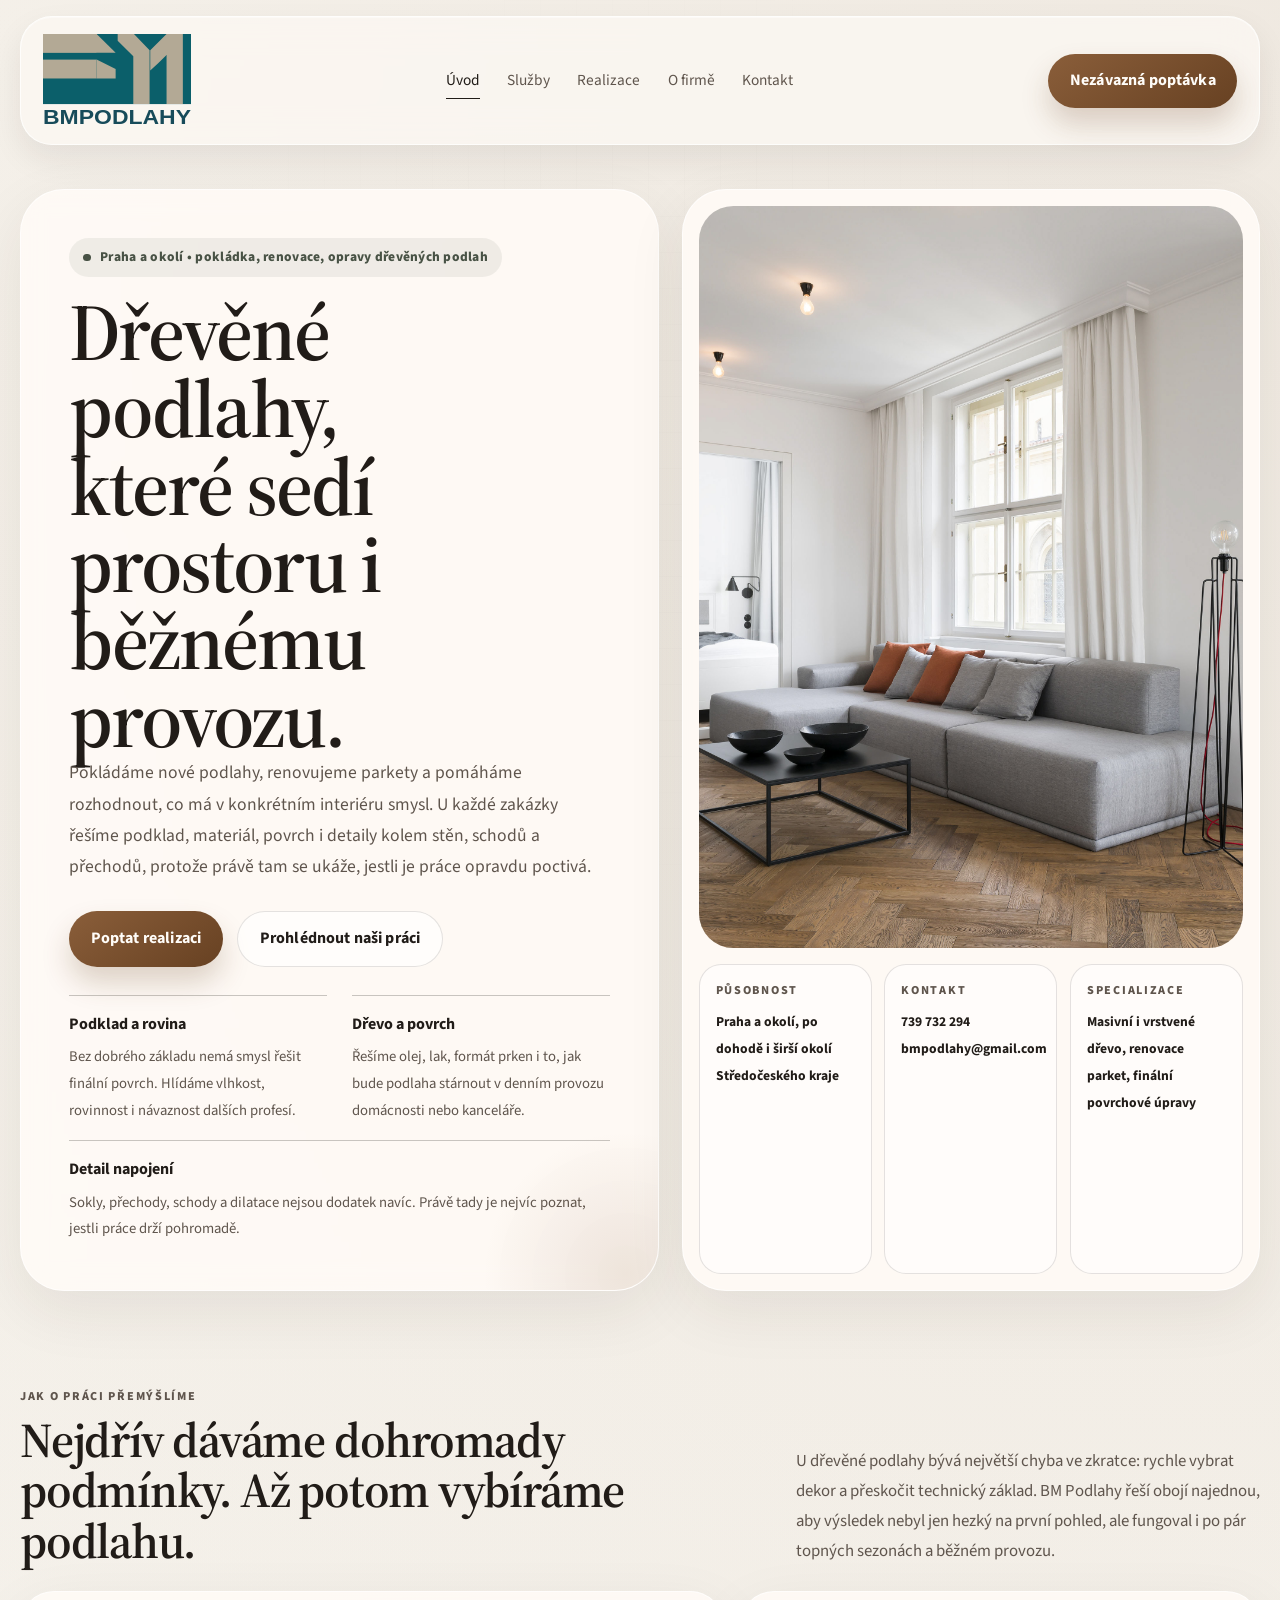
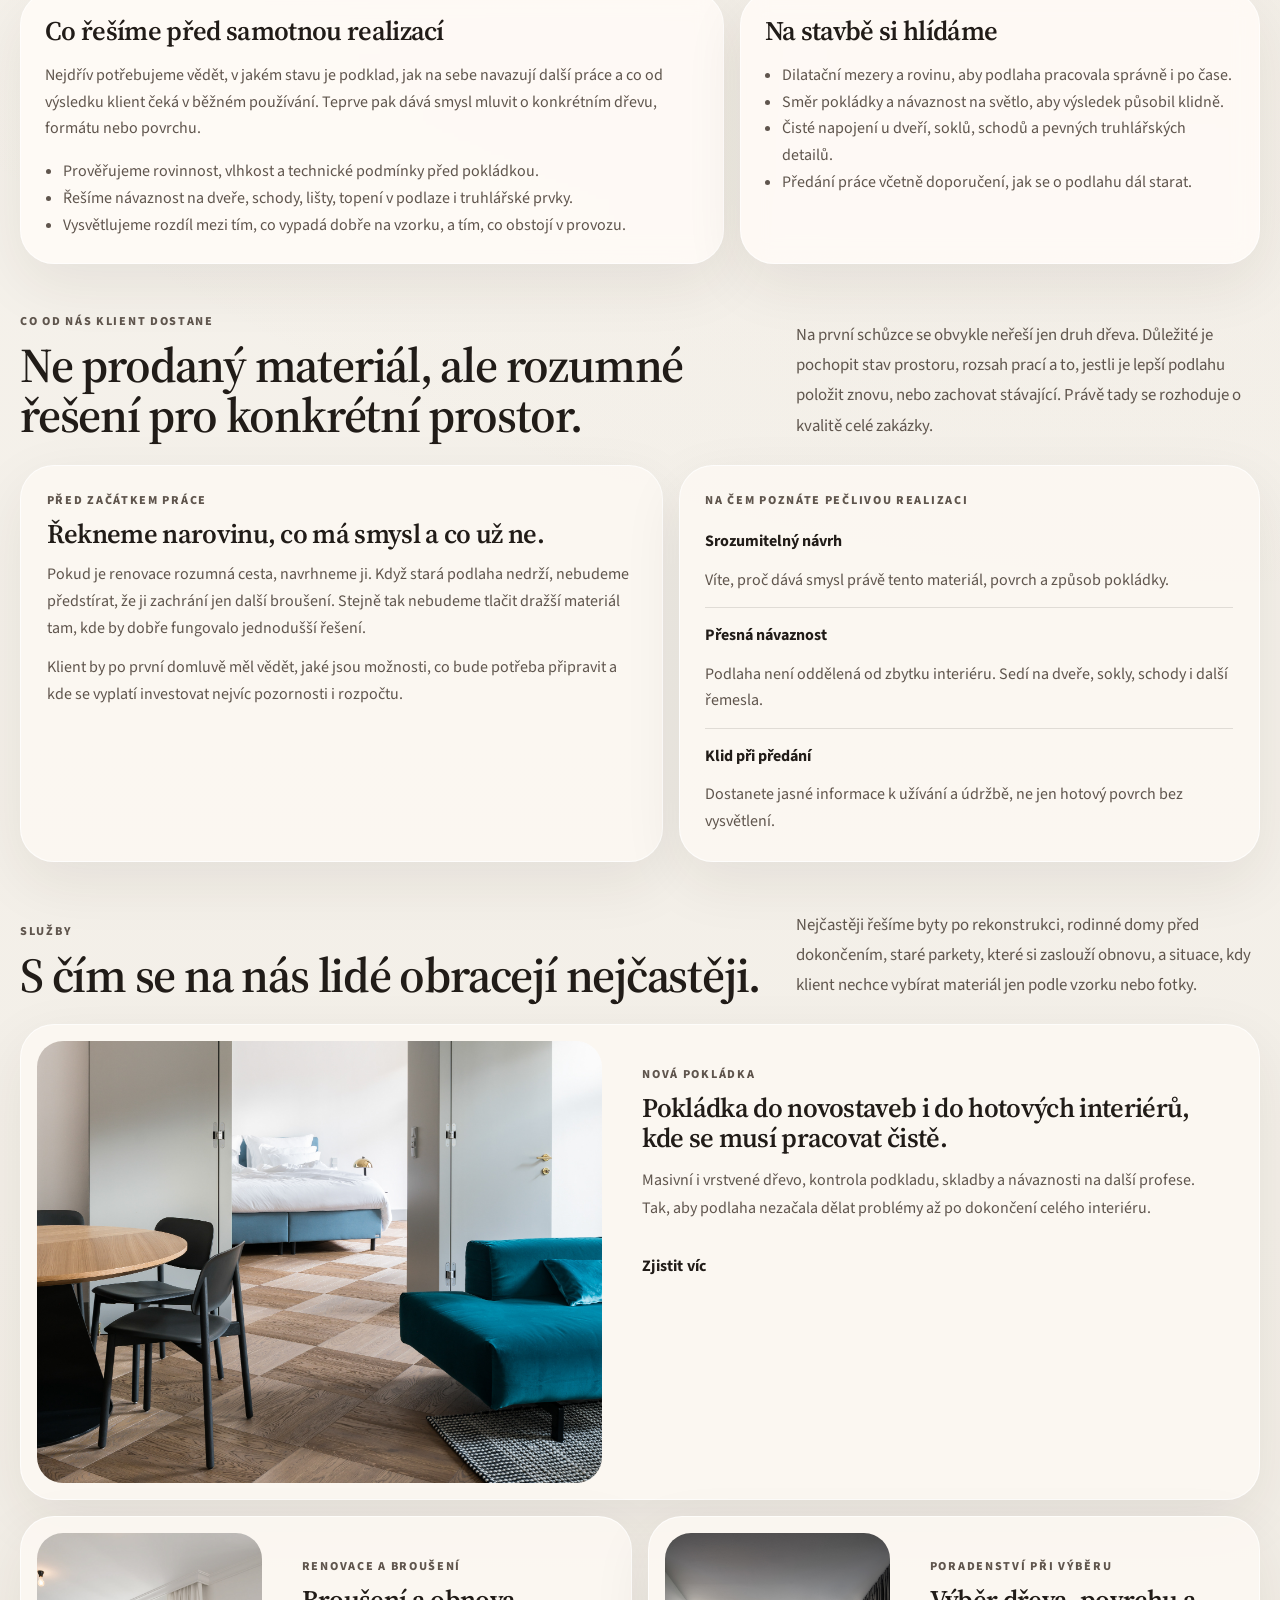
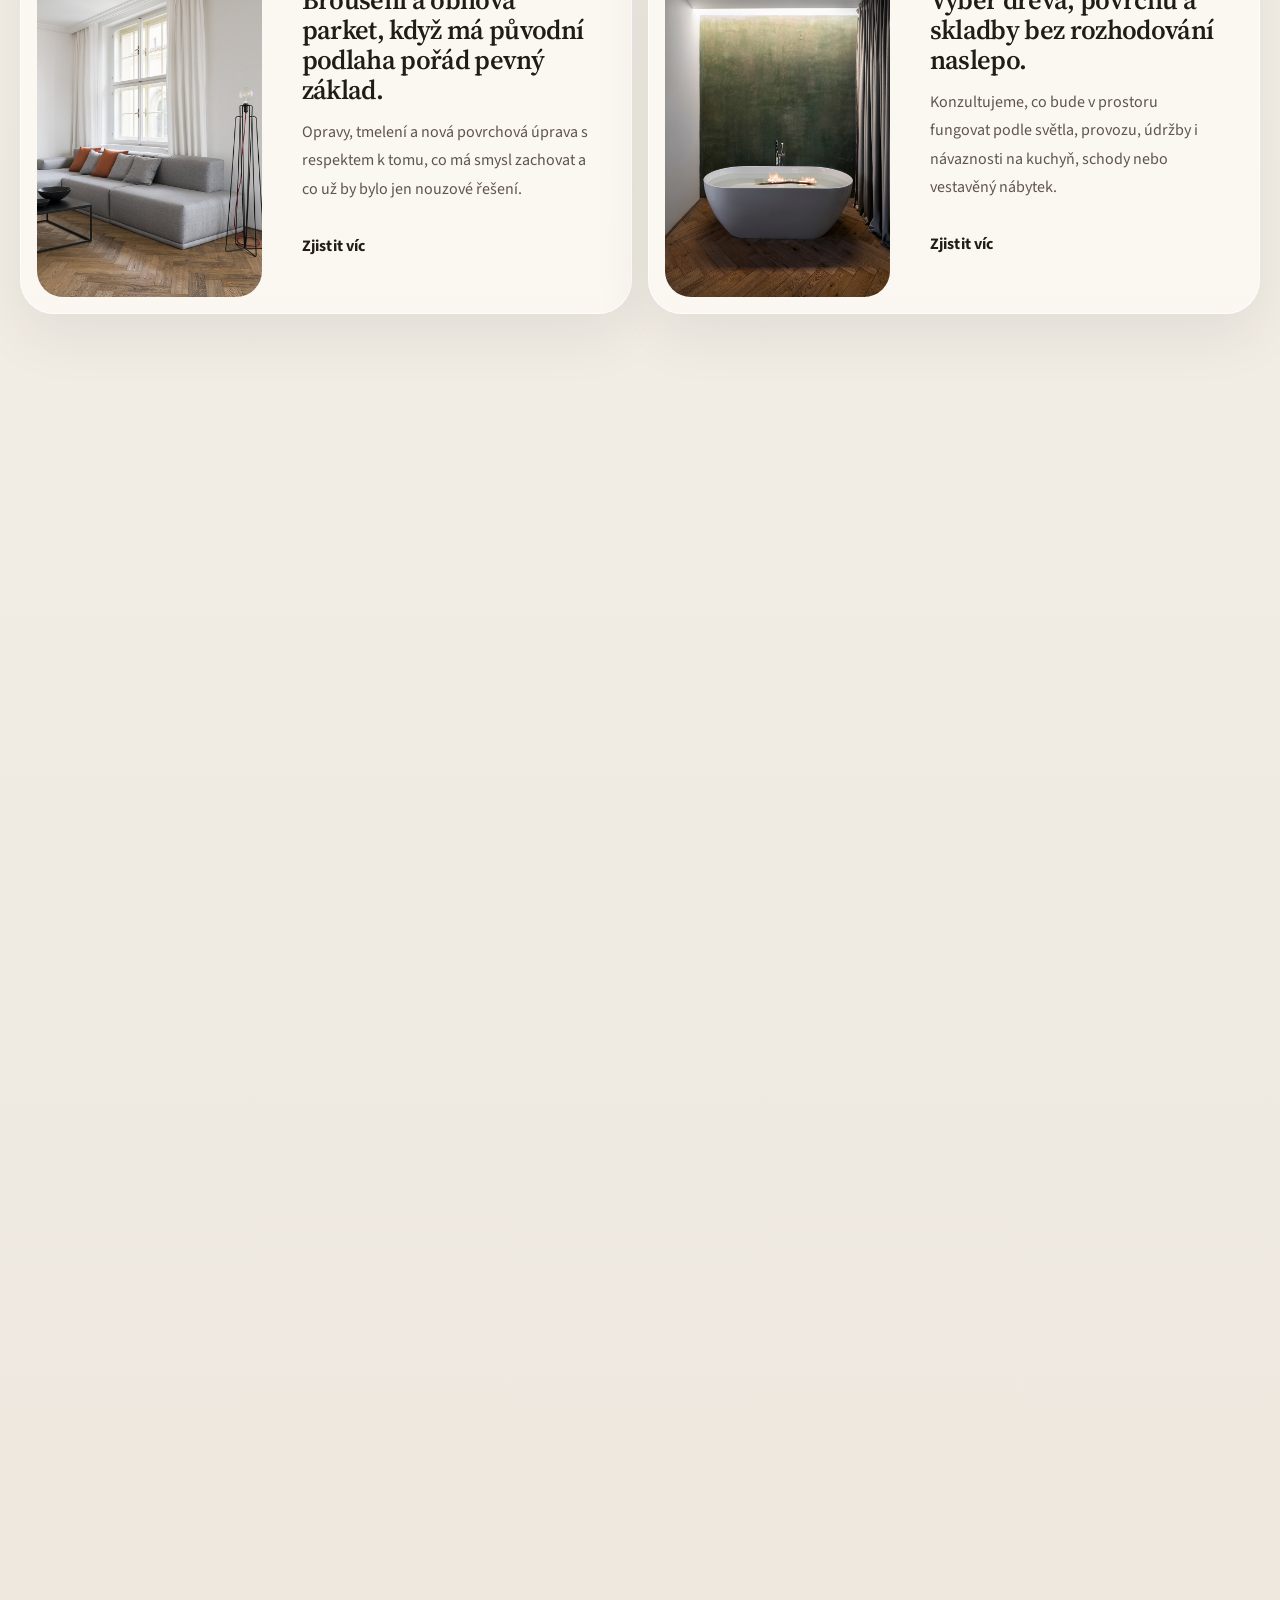
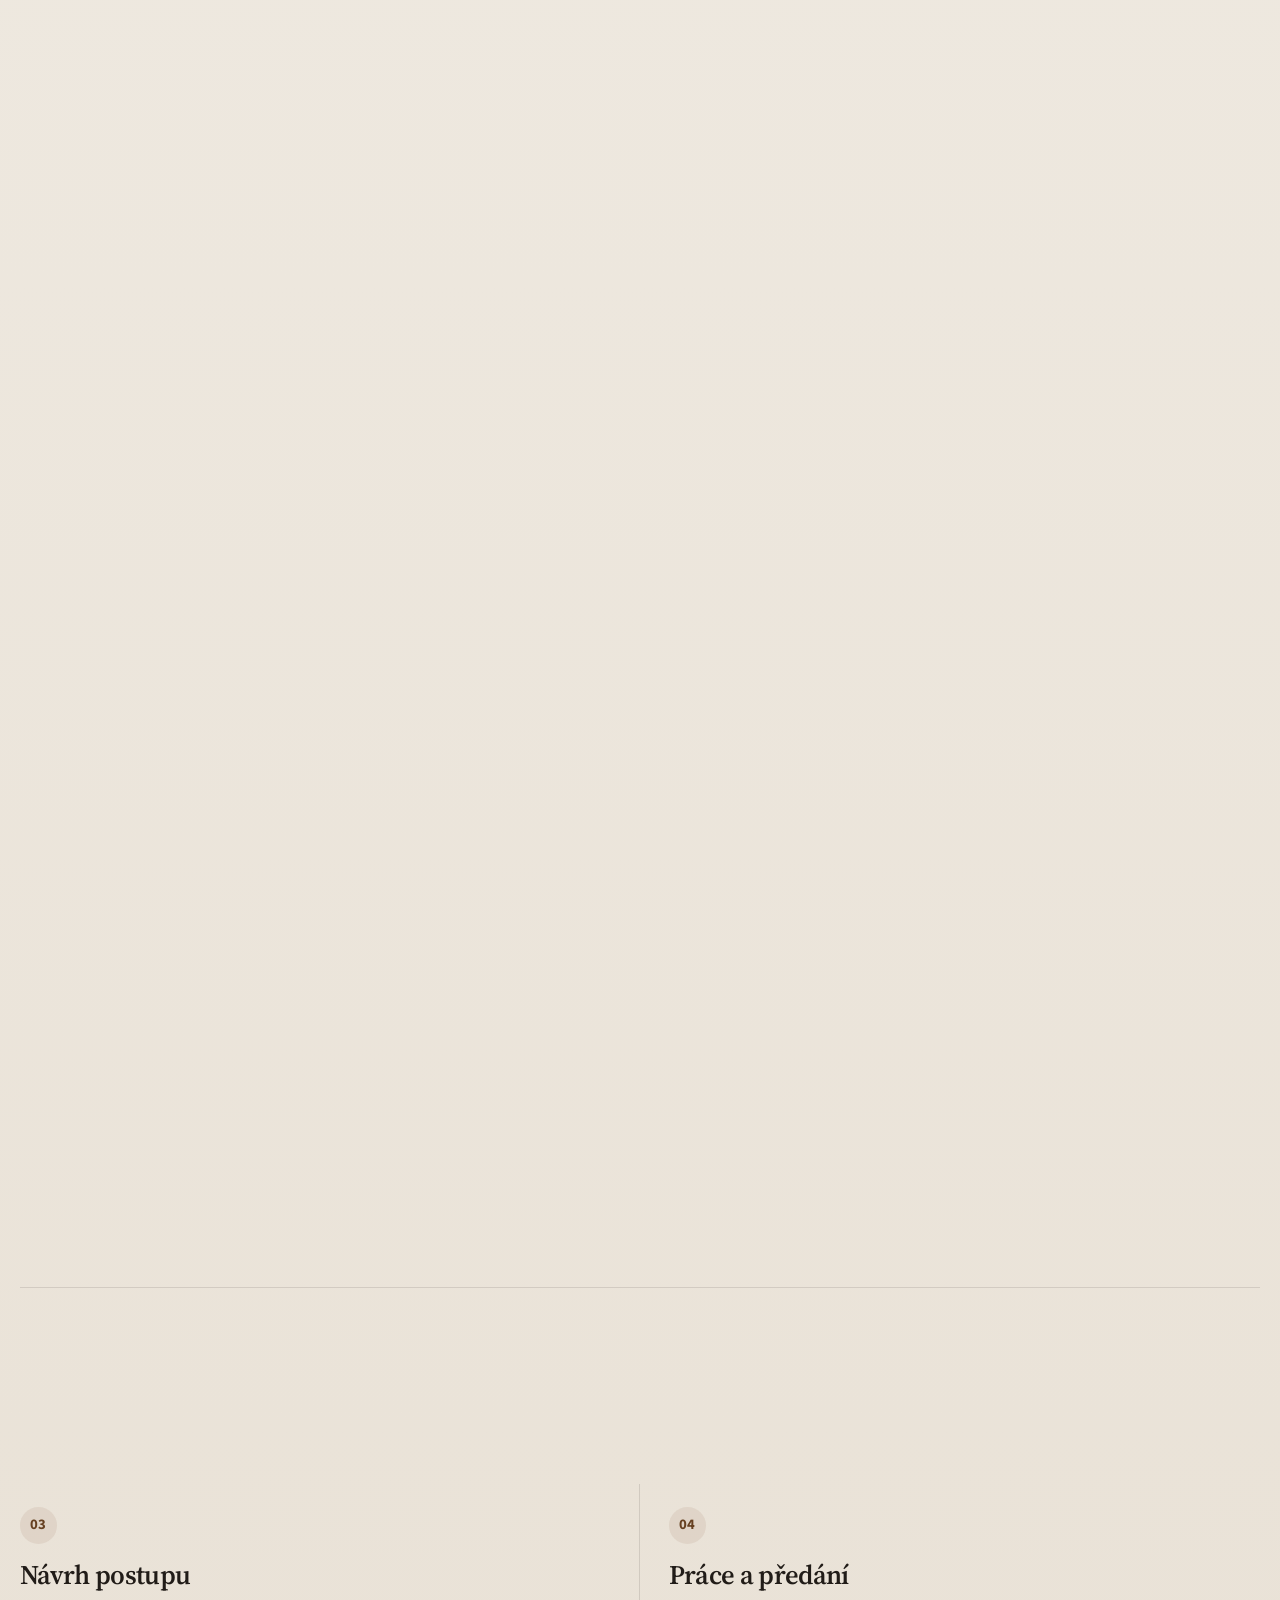
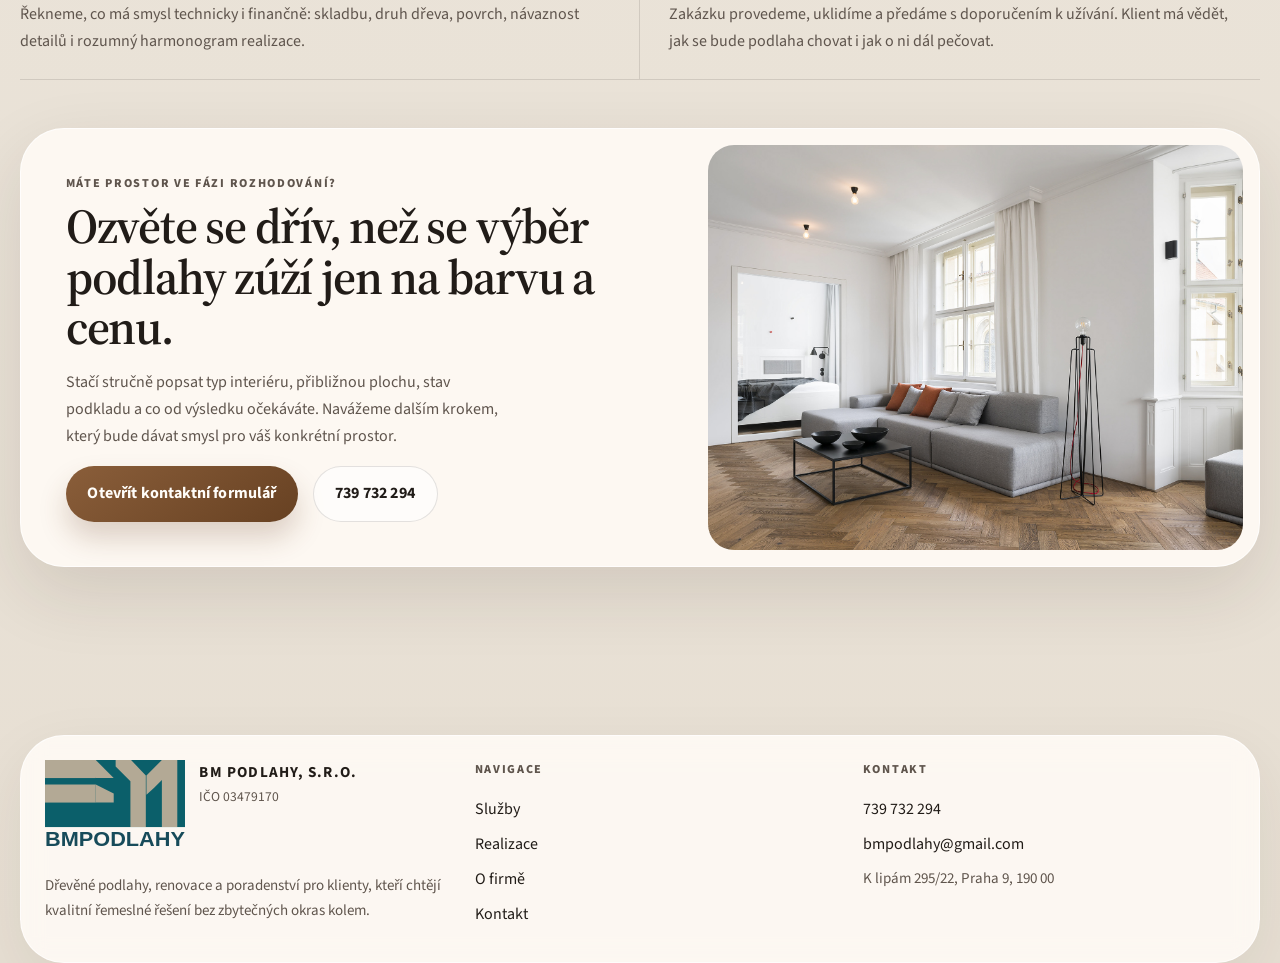
==== index.html @ aa2203f4 "Refine mobile homepage header layout" ====
<!DOCTYPE html>
<html lang="cs">
<head>
  <meta charset="UTF-8">
  <meta name="viewport" content="width=device-width, initial-scale=1.0">
  <title>BM Podlahy, s.r.o. | Dřevěné podlahy, pokládka a renovace v Praze</title>
  <meta name="description" content="BM Podlahy, s.r.o. zajišťují pokládku dřevěných podlah, renovace, broušení i poradenství při výběru materiálu pro byty, domy a komerční interiéry v Praze a okolí.">
  <link rel="preconnect" href="https://fonts.googleapis.com">
  <link rel="preconnect" href="https://fonts.gstatic.com" crossorigin>
  <link href="https://fonts.googleapis.com/css2?family=Source+Sans+3:wght@400;500;600;700;800&amp;family=Source+Serif+4:opsz,wght@8..60,400;8..60,500;8..60,600;8..60,700&amp;display=swap" rel="stylesheet">
  <link rel="stylesheet" href="styles.css">
</head>
<body data-page="home">
  <a class="skip-link" href="#main">Přeskočit na obsah</a>

  <header class="site-header">
    <div class="shell">
      <nav class="nav" aria-label="Hlavní navigace">
        <a class="brand" href="index.html" aria-label="BM Podlahy, domovská stránka">
          <span class="brand-mark"><img src="assets/bm-podlahy-logo.svg" alt=""></span>
          <span class="brand-copy">
            <strong>BM Podlahy</strong>
            <span>Poctivá práce se dřevem a detailem</span>
          </span>
        </a>

        <div class="nav-quick-actions" aria-label="Rychlé akce">
          <a class="button" href="kontakt.html">Poptat realizaci</a>
          <a class="button-secondary" href="realizace.html">Naše práce</a>
        </div>

        <div class="nav-links" id="site-menu">
          <a href="index.html" data-page="home">Úvod</a>
          <a href="sluzby.html" data-page="sluzby">Služby</a>
          <a href="realizace.html" data-page="realizace">Realizace</a>
          <a href="o-firme.html" data-page="o-firme">O firmě</a>
          <a href="kontakt.html" data-page="kontakt">Kontakt</a>
        </div>

        <div class="nav-tools">
          <button class="nav-toggle" type="button" aria-expanded="false" aria-controls="site-menu" aria-label="Otevřít navigaci">
            <svg viewBox="0 0 24 24" fill="none" aria-hidden="true">
              <path d="M4 7H20M4 12H20M4 17H20" stroke="currentColor" stroke-width="1.8" stroke-linecap="round"/>
            </svg>
          </button>
          <a class="button" href="kontakt.html">Nezávazná poptávka</a>
        </div>
      </nav>
    </div>
  </header>

  <main class="page" id="main">
    <section class="hero">
      <div class="shell hero-grid">
        <section class="hero-copy reveal">
          <div>
            <span class="eyebrow">Praha a okolí • pokládka, renovace, opravy dřevěných podlah</span>
            <!-- Snadná výměna hlavního textu značky -->
            <h1>Dřevěné podlahy, které sedí prostoru i běžnému provozu.</h1>
            <p class="lede">
              Pokládáme nové podlahy, renovujeme parkety a pomáháme rozhodnout, co má v konkrétním interiéru smysl. U každé zakázky řešíme podklad, materiál, povrch i detaily kolem stěn, schodů a přechodů, protože právě tam se ukáže, jestli je práce opravdu poctivá.
            </p>
          </div>

          <div class="hero-actions">
            <a class="button" href="kontakt.html">Poptat realizaci</a>
            <a class="button-secondary" href="realizace.html">Prohlédnout naši práci</a>
          </div>

          <div class="hero-facts">
            <div class="fact">
              <strong>Podklad a rovina</strong>
              <span>Bez dobrého základu nemá smysl řešit finální povrch. Hlídáme vlhkost, rovinnost i návaznost dalších profesí.</span>
            </div>
            <div class="fact">
              <strong>Dřevo a povrch</strong>
              <span>Řešíme olej, lak, formát prken i to, jak bude podlaha stárnout v denním provozu domácnosti nebo kanceláře.</span>
            </div>
            <div class="fact">
              <strong>Detail napojení</strong>
              <span>Sokly, přechody, schody a dilatace nejsou dodatek navíc. Právě tady je nejvíc poznat, jestli práce drží pohromadě.</span>
            </div>
          </div>
        </section>

        <aside class="hero-media reveal" aria-label="Ukázka interiéru s dřevěnou podlahou">
          <div class="media-frame">
            <!-- Vyměňte za skutečnou fotografii dominantní realizace -->
            <img src="assets/hero-interier.jpg" alt="Hlavní fotografie realizace dřevěné podlahy BM Podlahy">

          </div>
          <div class="hero-meta">
            <div class="meta-card">
              <small>Působnost</small>
              <strong>Praha a okolí, po dohodě i širší okolí Středočeského kraje</strong>
            </div>
            <div class="meta-card">
              <small>Kontakt</small>
              <strong><a href="tel:+420739732294">739 732 294</a><br><a href="mailto:bmpodlahy@gmail.com">bmpodlahy@gmail.com</a></strong>
            </div>
            <div class="meta-card">
              <small>Specializace</small>
              <strong>Masivní i vrstvené dřevo, renovace parket, finální povrchové úpravy</strong>
            </div>
          </div>
        </aside>
      </div>
    </section>

    <section class="section">
      <div class="shell">
        <div class="section-header reveal">
          <div>
            <span class="section-label">Jak o práci přemýšlíme</span>
            <h2>Nejdřív dáváme dohromady podmínky. Až potom vybíráme podlahu.</h2>
          </div>
          <p class="section-intro">
            U dřevěné podlahy bývá největší chyba ve zkratce: rychle vybrat dekor a přeskočit technický základ. BM Podlahy řeší obojí najednou, aby výsledek nebyl jen hezký na první pohled, ale fungoval i po pár topných sezonách a běžném provozu.
          </p>
        </div>

        <div class="intro-grid">
          <article class="surface-card reveal">
            <h3>Co řešíme před samotnou realizací</h3>
            <p class="body-copy">
              Nejdřív potřebujeme vědět, v jakém stavu je podklad, jak na sebe navazují další práce a co od výsledku klient čeká v běžném používání. Teprve pak dává smysl mluvit o konkrétním dřevu, formátu nebo povrchu.
            </p>
            <ul>
              <li>Prověřujeme rovinnost, vlhkost a technické podmínky před pokládkou.</li>
              <li>Řešíme návaznost na dveře, schody, lišty, topení v podlaze i truhlářské prvky.</li>
              <li>Vysvětlujeme rozdíl mezi tím, co vypadá dobře na vzorku, a tím, co obstojí v provozu.</li>
            </ul>
          </article>

          <aside class="list-panel reveal">
            <h3>Na stavbě si hlídáme</h3>
            <ul>
              <li>Dilatační mezery a rovinu, aby podlaha pracovala správně i po čase.</li>
              <li>Směr pokládky a návaznost na světlo, aby výsledek působil klidně.</li>
              <li>Čisté napojení u dveří, soklů, schodů a pevných truhlářských detailů.</li>
              <li>Předání práce včetně doporučení, jak se o podlahu dál starat.</li>
            </ul>
          </aside>
        </div>
      </div>
    </section>

    <section class="section">
      <div class="shell">
        <div class="section-header reveal">
          <div>
            <span class="section-label">Co od nás klient dostane</span>
            <h2>Ne prodaný materiál, ale rozumné řešení pro konkrétní prostor.</h2>
          </div>
          <p class="section-intro">
            Na první schůzce se obvykle neřeší jen druh dřeva. Důležité je pochopit stav prostoru, rozsah prací a to, jestli je lepší podlahu položit znovu, nebo zachovat stávající. Právě tady se rozhoduje o kvalitě celé zakázky.
          </p>
        </div>

        <div class="detail-grid">
          <article class="detail-panel reveal">
            <span class="section-label">Před začátkem práce</span>
            <h3>Řekneme narovinu, co má smysl a co už ne.</h3>
            <p>
              Pokud je renovace rozumná cesta, navrhneme ji. Když stará podlaha nedrží, nebudeme předstírat, že ji zachrání jen další broušení. Stejně tak nebudeme tlačit dražší materiál tam, kde by dobře fungovalo jednodušší řešení.
            </p>
            <p>
              Klient by po první domluvě měl vědět, jaké jsou možnosti, co bude potřeba připravit a kde se vyplatí investovat nejvíc pozornosti i rozpočtu.
            </p>
          </article>
          <aside class="detail-panel reveal">
            <span class="section-label">Na čem poznáte pečlivou realizaci</span>
            <div class="detail-list">
              <div class="detail-item">
                <strong>Srozumitelný návrh</strong>
                <p>Víte, proč dává smysl právě tento materiál, povrch a způsob pokládky.</p>
              </div>
              <div class="detail-item">
                <strong>Přesná návaznost</strong>
                <p>Podlaha není oddělená od zbytku interiéru. Sedí na dveře, sokly, schody i další řemesla.</p>
              </div>
              <div class="detail-item">
                <strong>Klid při předání</strong>
                <p>Dostanete jasné informace k užívání a údržbě, ne jen hotový povrch bez vysvětlení.</p>
              </div>
            </div>
          </aside>
        </div>
      </div>
    </section>

    <section class="section">
      <div class="shell">
        <div class="section-header reveal">
          <div>
            <span class="section-label">Služby</span>
            <h2>S čím se na nás lidé obracejí nejčastěji.</h2>
          </div>
          <p class="section-intro">
            Nejčastěji řešíme byty po rekonstrukci, rodinné domy před dokončením, staré parkety, které si zaslouží obnovu, a situace, kdy klient nechce vybírat materiál jen podle vzorku nebo fotky.
          </p>
        </div>

        <div class="services-overview">
          <article class="service-preview featured reveal">
            <div class="gallery-photo">
              <!-- Vyměňte za fotografii pokládky nové podlahy -->
              <img src="assets/realizace-dobrichovice-1.jpg" alt="Fotografie realizace dřevěné podlahy BM Podlahy">
            </div>
            <div class="project-copy">
              <span class="detail-label">Nová pokládka</span>
              <h3>Pokládka do novostaveb i do hotových interiérů, kde se musí pracovat čistě.</h3>
              <p>Masivní i vrstvené dřevo, kontrola podkladu, skladby a návaznosti na další profese. Tak, aby podlaha nezačala dělat problémy až po dokončení celého interiéru.</p>
              <a class="button-text" href="sluzby.html">Zjistit víc</a>
            </div>
          </article>

          <article class="service-preview reveal">
            <div class="gallery-photo">
              <!-- Vyměňte za fotografii broušení nebo renovace -->
              <img src="assets/realizace-vinohrady-2.jpg" alt="Fotografie detailu renovované dřevěné podlahy BM Podlahy">
            </div>
            <div class="project-copy">
              <span class="detail-label">Renovace a broušení</span>
              <h3>Broušení a obnova parket, když má původní podlaha pořád pevný základ.</h3>
              <p>Opravy, tmelení a nová povrchová úprava s respektem k tomu, co má smysl zachovat a co už by bylo jen nouzové řešení.</p>
              <a class="button-text" href="sluzby.html">Zjistit víc</a>
            </div>
          </article>

          <article class="service-preview reveal">
            <div class="gallery-photo">
              <!-- Vyměňte za fotografii vzorků nebo konzultace -->
              <img src="assets/realizace-karlin-1.jpg" alt="Fotografie interiéru s dřevěnou podlahou BM Podlahy">
            </div>
            <div class="project-copy">
              <span class="detail-label">Poradenství při výběru</span>
              <h3>Výběr dřeva, povrchu a skladby bez rozhodování naslepo.</h3>
              <p>Konzultujeme, co bude v prostoru fungovat podle světla, provozu, údržby i návaznosti na kuchyň, schody nebo vestavěný nábytek.</p>
              <a class="button-text" href="sluzby.html">Zjistit víc</a>
            </div>
          </article>

          <article class="service-preview reveal">
            <div class="gallery-photo">
              <!-- Vyměňte za fotografii komerčního nebo většího interiéru -->
              <img src="assets/realizace-kancelar-1.jpg" alt="Fotografie realizace dřevěné podlahy v interiéru BM Podlahy">
            </div>
            <div class="project-copy">
              <span class="detail-label">Byty, domy i komerční interiéry</span>
              <h3>Jiný postup pro byt po rekonstrukci, jiný pro dům a jiný pro komerční prostor.</h3>
              <p>Upravujeme doporučení i harmonogram podle toho, jestli jde o zabydlený byt, větší rodinný dům nebo interiér s vyšší zátěží.</p>
              <a class="button-text" href="sluzby.html">Zjistit víc</a>
            </div>
          </article>
        </div>
      </div>
    </section>

    <section class="section">
      <div class="shell">
        <div class="section-header reveal">
          <div>
            <span class="section-label">Vybrané realizace</span>
            <h2>Zakázky, na kterých je vidět rozdíl v přípravě i detailu.</h2>
          </div>
          <p class="section-intro">
            Každá realizace vznikala v jiných podmínkách. Jinou logiku má městský byt po rekonstrukci, jinou otevřený rodinný dům a jinou prostor s vyšším provozem. Právě proto mají ukázky na webu své pevné místo.
          </p>
        </div>

        <div class="project-grid">
          <article class="project-panel reveal">
            <a class="card-link-media" href="hastalska.html" aria-label="Otevřít detail realizace Haštalská">
              <div class="project-photo">
                <img src="assets/hastalska/hastalska-02.jpg" alt="Fotografie realizace BM Podlahy Haštalská">
              </div>
            </a>
            <div class="project-copy">
              <span class="detail-label">Rekonstrukce městského bytu</span>
              <h3><a class="project-title-link" href="hastalska.html">Rekonstrukce Haštalská</a></h3>
              <p>Kompletní rekonstrukce interiéru s dubovou podlahou do stromečku a s čistým napojením mezi obytnou částí, chodbou, ložnicí i koupelnou.</p>
              <div class="project-meta">
                <span class="tag">Kompletní rekonstrukce</span>
                <span class="tag">Městský byt</span>
              </div>
              <a class="button-text" href="hastalska.html">Otevřít detail realizace</a>
            </div>
          </article>

          <article class="project-panel reveal">
            <a class="card-link-media" href="orechovka.html" aria-label="Otevřít detail realizace Ořechovka">
              <div class="project-photo">
                <img src="assets/orechovka/orechovka-05.jpg" alt="Fotografie interiéru realizace BM Podlahy Ořechovka">
              </div>
            </a>
            <div class="project-copy">
              <span class="detail-label">Klidný bytový interiér</span>
              <h3><a class="project-title-link" href="orechovka.html">Interiér Ořechovka</a></h3>
              <p>Realizace dřevěné podlahy v interiéru, kde bylo důležité udržet čistý výraz prostoru, přirozený tón dřeva a přesné návaznosti na ostatní prvky.</p>
              <div class="project-meta">
                <span class="tag">Interiér</span>
                <span class="tag">Dřevěná podlaha</span>
              </div>
              <a class="button-text" href="orechovka.html">Otevřít detail realizace</a>
            </div>
          </article>

          <article class="project-panel reveal">
            <a class="card-link-media" href="dlouha.html" aria-label="Otevřít detail realizace Dlouhá">
              <div class="project-photo">
                <img src="assets/dlouha/dlouha-22.jpg" alt="Fotografie interiéru realizace BM Podlahy Dlouhá">
              </div>
            </a>
            <div class="project-copy">
              <span class="detail-label">Rekonstrukce interiéru</span>
              <h3><a class="project-title-link" href="dlouha.html">Rekonstrukce Dlouhá</a></h3>
              <p>Ukázka realizace, kde bylo potřeba sladit novou podlahu s charakterem prostoru a vyřešit detail tak, aby celek působil klidně a přirozeně.</p>
              <div class="project-meta">
                <span class="tag">Rekonstrukce</span>
                <span class="tag">Detail provedení</span>
              </div>
              <a class="button-text" href="dlouha.html">Otevřít detail realizace</a>
            </div>
          </article>
        </div>

        <p class="section-intro reveal" style="margin-top: 1.2rem;">
          Další projekty a detailnější fotografie najdete na stránce <a href="realizace.html"><strong>Realizace</strong></a>.
        </p>
      </div>
    </section>

    <section class="section">
      <div class="shell">
        <div class="section-header reveal">
          <div>
            <span class="section-label">Jak probíhá zakázka</span>
            <h2>Od prvního telefonu po předání bez zbytečných překvapení.</h2>
          </div>
          <p class="section-intro">
            Pořadí kroků je důležité. Když se přeskočí posouzení prostoru nebo příprava podkladu, problémy se většinou jen odsouvají. Tohle je běžný průběh zakázky, jak ho vedeme my.
          </p>
        </div>

        <div class="process-grid">
          <article class="process-step reveal">
            <strong>01</strong>
            <h3>Krátká domluva</h3>
            <p>Po telefonu nebo e-mailem si upřesníme, jestli jde o novou pokládku, renovaci nebo nejdřív o pomoc s výběrem řešení.</p>
          </article>
          <article class="process-step reveal">
            <strong>02</strong>
            <h3>Prohlídka nebo podklady</h3>
            <p>Zajímá nás stav podkladu, výšky, návaznost na další práce a celkový rozsah. Bez toho se nedá dobře doporučit materiál ani postup.</p>
          </article>
          <article class="process-step reveal">
            <strong>03</strong>
            <h3>Návrh postupu</h3>
            <p>Řekneme, co má smysl technicky i finančně: skladbu, druh dřeva, povrch, návaznost detailů i rozumný harmonogram realizace.</p>
          </article>
          <article class="process-step reveal">
            <strong>04</strong>
            <h3>Práce a předání</h3>
            <p>Zakázku provedeme, uklidíme a předáme s doporučením k užívání. Klient má vědět, jak se bude podlaha chovat i jak o ni dál pečovat.</p>
          </article>
        </div>
      </div>
    </section>

    <section class="cta-band">
      <div class="shell cta-shell reveal">
        <div class="cta-copy">
          <span class="section-label">Máte prostor ve fázi rozhodování?</span>
          <h2>Ozvěte se dřív, než se výběr podlahy zúží jen na barvu a cenu.</h2>
          <p>
            Stačí stručně popsat typ interiéru, přibližnou plochu, stav podkladu a co od výsledku očekáváte. Navážeme dalším krokem, který bude dávat smysl pro váš konkrétní prostor.
          </p>
          <div class="hero-actions">
            <a class="button" href="kontakt.html">Otevřít kontaktní formulář</a>
            <a class="button-secondary" href="tel:+420739732294">739 732 294</a>
          </div>
        </div>
        <div class="cta-photo">
          <!-- Vyměňte za fotografii detailu materiálu nebo hotové podlahy -->
          <img src="assets/realizace-vinohrady-2.jpg" alt="Fotografie detailu dřevěné podlahy BM Podlahy">
        </div>
      </div>
    </section>
  </main>

  <footer class="footer">
    <div class="shell">
      <div class="footer-panel reveal">
        <div class="footer-grid">
          <div>
            <a class="brand" href="index.html">
              <span class="brand-mark"><img src="assets/bm-podlahy-logo.svg" alt=""></span>
              <span class="brand-copy">
                <strong>BM Podlahy, s.r.o.</strong>
                <span>IČO 03479170</span>
              </span>
            </a>
            <p class="footer-copy">
              Dřevěné podlahy, renovace a poradenství pro klienty, kteří chtějí kvalitní řemeslné řešení bez zbytečných okras kolem.
            </p>
          </div>
          <div class="footer-links">
            <span class="section-label">Navigace</span>
            <a href="sluzby.html">Služby</a>
            <a href="realizace.html">Realizace</a>
            <a href="o-firme.html">O firmě</a>
            <a href="kontakt.html">Kontakt</a>
          </div>
          <div class="footer-links">
            <span class="section-label">Kontakt</span>
            <a href="tel:+420739732294">739 732 294</a>
            <a href="mailto:bmpodlahy@gmail.com">bmpodlahy@gmail.com</a>
            <span class="footer-copy">K lipám 295/22, Praha 9, 190 00</span>
          </div>
        </div>
      </div>
    </div>
  </footer>

  <script src="script.js"></script>
</body>
</html>
---- styles.css ----
:root {
  --bg: #f3efe8;
  --bg-deep: #e7dfd3;
  --surface: rgba(255, 251, 246, 0.88);
  --surface-strong: #fcf8f2;
  --surface-dark: #221d19;
  --ink: #211c18;
  --ink-soft: #5f554d;
  --line: rgba(33, 28, 24, 0.12);
  --line-strong: rgba(33, 28, 24, 0.24);
  --wood: #8a5e3a;
  --wood-deep: #674122;
  --moss: #485245;
  --sand: #d9c8b4;
  --white: #fffdf9;
  --shadow-soft: 0 20px 60px rgba(52, 36, 24, 0.08);
  --shadow-strong: 0 26px 70px rgba(52, 36, 24, 0.12);
  --radius-sm: 14px;
  --radius-md: 22px;
  --radius-lg: 34px;
  --radius-xl: 44px;
  --space-1: 0.5rem;
  --space-2: 0.75rem;
  --space-3: 1rem;
  --space-4: 1.5rem;
  --space-5: 2rem;
  --space-6: 3rem;
  --space-7: 4.5rem;
  --space-8: 6rem;
  --max-width: 1240px;
  --text-sm: 0.95rem;
  --text-base: 1rem;
  --text-md: 1.125rem;
  --text-lg: 1.25rem;
  --text-xl: clamp(1.75rem, 3.5vw, 2.8rem);
  --text-hero: clamp(3rem, 7vw, 6rem);
}

*,
*::before,
*::after {
  box-sizing: border-box;
}

html {
  scroll-behavior: smooth;
  overflow-x: hidden;
}

body {
  margin: 0;
  color: var(--ink);
  font-family: "Source Sans 3", sans-serif;
  font-size: var(--text-base);
  line-height: 1.68;
  background:
    radial-gradient(circle at top right, rgba(138, 94, 58, 0.08), transparent 30%),
    linear-gradient(180deg, #f8f5ef 0%, var(--bg) 38%, var(--bg-deep) 100%);
  -webkit-font-smoothing: antialiased;
  text-rendering: optimizeLegibility;
}

body::before {
  content: "";
  position: fixed;
  inset: 0;
  pointer-events: none;
  background:
    linear-gradient(rgba(33, 28, 24, 0.018) 1px, transparent 1px),
    linear-gradient(90deg, rgba(33, 28, 24, 0.018) 1px, transparent 1px);
  background-size: 36px 36px;
  mask-image: radial-gradient(circle at center, black 38%, transparent 82%);
  opacity: 0.45;
}

img {
  display: block;
  max-width: 100%;
}

a {
  color: inherit;
  text-decoration: none;
}

button,
input,
select,
textarea {
  font: inherit;
}

button {
  border: 0;
  background: none;
}

.skip-link {
  position: absolute;
  left: 1rem;
  top: -4rem;
  z-index: 100;
  padding: 0.85rem 1.1rem;
  border-radius: 999px;
  color: var(--white);
  background: var(--surface-dark);
}

.skip-link:focus {
  top: 1rem;
}

.shell {
  width: min(calc(100% - 2rem), var(--max-width));
  margin: 0 auto;
}

.site-header {
  position: sticky;
  top: 0;
  z-index: 30;
  padding: 1rem 0;
  transition: padding 0.3s ease;
}

.site-header.is-scrolled {
  padding: 0.55rem 0;
}

.nav {
  display: flex;
  align-items: center;
  justify-content: space-between;
  gap: 1.25rem;
  padding: 1.05rem 1.35rem;
  border: 1px solid rgba(255, 255, 255, 0.72);
  border-radius: 2rem;
  background: rgba(252, 248, 242, 0.78);
  backdrop-filter: blur(16px);
  box-shadow:
    0 14px 32px rgba(36, 28, 20, 0.08),
    inset 0 1px 0 rgba(255, 255, 255, 0.4);
}

.brand {
  display: inline-flex;
  align-items: center;
  gap: 0.9rem;
  min-width: 0;
}

.brand-mark {
  flex: 0 0 auto;
  width: clamp(112px, 14vw, 148px);
}

.brand-mark img {
  display: block;
  width: 100%;
  height: auto;
}

.brand-copy {
  min-width: 0;
}

.site-header .brand-copy {
  display: none;
}

.footer .brand {
  align-items: flex-start;
}

.footer .brand-mark {
  width: clamp(118px, 14vw, 140px);
}

.brand-copy strong,
.brand-copy span {
  display: block;
}

.brand-copy strong {
  font-size: 0.95rem;
  letter-spacing: 0.08em;
  text-transform: uppercase;
}

.brand-copy span {
  color: var(--ink-soft);
  font-size: 0.85rem;
}

.nav-links {
  display: flex;
  align-items: center;
  gap: 1.7rem;
}

.nav-links a {
  position: relative;
  color: var(--ink-soft);
  font-size: 0.96rem;
}

.nav-links a::after {
  content: "";
  position: absolute;
  left: 0;
  bottom: -0.35rem;
  width: 100%;
  height: 1px;
  background: var(--ink);
  transform: scaleX(0);
  transform-origin: left;
  transition: transform 0.25s ease;
}

.nav-links a:hover::after,
.nav-links a[aria-current="page"]::after {
  transform: scaleX(1);
}

.nav-links a[aria-current="page"] {
  color: var(--ink);
}

.nav-quick-actions {
  display: none;
}

.nav-tools {
  display: flex;
  align-items: center;
  gap: 0.85rem;
}

.nav-toggle {
  display: none;
  align-items: center;
  justify-content: center;
  width: 46px;
  height: 46px;
  border-radius: 50%;
  color: var(--ink);
  border: 1px solid var(--line);
  background: rgba(255, 255, 255, 0.52);
  cursor: pointer;
}

.nav-toggle svg {
  width: 22px;
  height: 22px;
}

.button,
.button-secondary,
.button-text {
  display: inline-flex;
  align-items: center;
  justify-content: center;
  gap: 0.65rem;
  min-height: 48px;
  padding: 0.85rem 1.35rem;
  border-radius: 999px;
  transition: transform 0.22s ease, background 0.22s ease, border-color 0.22s ease, box-shadow 0.22s ease;
}

.button {
  color: var(--white);
  font-weight: 700;
  letter-spacing: 0.01em;
  background: linear-gradient(145deg, var(--wood) 0%, var(--wood-deep) 100%);
  box-shadow: 0 16px 28px rgba(103, 65, 34, 0.22);
}

.button-secondary {
  color: var(--ink);
  font-weight: 700;
  letter-spacing: 0.01em;
  border: 1px solid var(--line);
  background: rgba(255, 255, 255, 0.58);
}

.button-text {
  padding-inline: 0;
  min-height: auto;
  color: var(--ink);
  font-weight: 700;
  letter-spacing: 0.01em;
}

.button:hover,
.button-secondary:hover,
.button-text:hover {
  transform: translateY(-2px);
}

.card-link-media {
  display: block;
  color: inherit;
}

.project-title-link,
.detail-backlink {
  color: inherit;
}

.project-title-link {
  text-decoration-thickness: 1px;
  text-underline-offset: 0.18em;
}

.detail-backlink {
  display: inline-flex;
  align-items: center;
  margin-bottom: 1rem;
  color: var(--ink-soft);
  font-weight: 700;
}

.detail-backlink:hover,
.project-title-link:hover {
  color: var(--wood-deep);
}

.page {
  padding-bottom: var(--space-8);
}

.hero {
  padding: 1.75rem 0 3rem;
}

.hero-grid {
  display: grid;
  grid-template-columns: minmax(0, 1.05fr) minmax(350px, 0.95fr);
  gap: 1.4rem;
  align-items: stretch;
}

.hero-copy,
.hero-media,
.surface-card,
.project-panel,
.quote-panel,
.contact-panel,
.footer-panel,
.list-panel,
.story-panel {
  border: 1px solid rgba(255, 255, 255, 0.7);
  background: var(--surface);
  backdrop-filter: blur(12px);
  box-shadow: var(--shadow-soft);
}

.hero-copy {
  position: relative;
  display: flex;
  flex-direction: column;
  justify-content: space-between;
  gap: 1.75rem;
  padding: clamp(1.8rem, 4vw, 3rem);
  border-radius: var(--radius-xl);
  overflow: hidden;
}

.hero-copy::after {
  content: "";
  position: absolute;
  right: -7rem;
  bottom: -8rem;
  width: 18rem;
  height: 18rem;
  border-radius: 50%;
  background: radial-gradient(circle, rgba(138, 94, 58, 0.14), transparent 70%);
}

.eyebrow {
  display: inline-flex;
  align-items: center;
  gap: 0.6rem;
  width: fit-content;
  padding: 0.5rem 0.9rem;
  border-radius: 999px;
  color: var(--moss);
  font-size: 0.84rem;
  font-weight: 800;
  letter-spacing: 0.02em;
  background: rgba(72, 82, 69, 0.08);
}

.eyebrow::before {
  content: "";
  width: 0.45rem;
  height: 0.45rem;
  border-radius: 50%;
  background: currentColor;
}

h1,
h2,
h3,
h4 {
  margin: 0;
  font-family: "Source Serif 4", serif;
  font-weight: 600;
  letter-spacing: -0.025em;
}

h1 {
  margin-top: 1rem;
  max-width: 11ch;
  font-size: clamp(2.9rem, 6.3vw, 5.4rem);
  line-height: 0.96;
}

h2 {
  font-size: clamp(2rem, 3.8vw, 3.6rem);
  line-height: 1.04;
}

h3 {
  font-size: clamp(1.35rem, 2.1vw, 1.9rem);
  line-height: 1.12;
}

.lede,
.section-intro,
.body-copy,
.card-copy,
.detail-copy,
.footer-copy {
  color: var(--ink-soft);
}

.lede {
  max-width: 60ch;
  margin: 0;
  font-size: 1.1rem;
  line-height: 1.78;
}

.hero-actions {
  display: flex;
  flex-wrap: wrap;
  gap: 0.9rem;
}

.hero-facts {
  display: grid;
  grid-template-columns: repeat(2, minmax(0, 1fr));
  gap: 1rem 1.6rem;
}

.fact {
  padding-top: 0.95rem;
  border-top: 1px solid var(--line-strong);
}

.fact strong {
  display: block;
  margin-bottom: 0.35rem;
  font-size: 1rem;
}

.fact:nth-child(3) {
  grid-column: span 2;
}

.fact span {
  color: var(--ink-soft);
  font-size: 0.92rem;
  line-height: 1.6;
}

.hero-media {
  display: grid;
  gap: 1rem;
  padding: 1rem;
  border-radius: var(--radius-xl);
}

.media-frame {
  position: relative;
  min-height: 600px;
  overflow: hidden;
  border-radius: calc(var(--radius-xl) - 0.6rem);
}

.media-frame img,
.gallery-photo img,
.project-photo img,
.story-photo img,
.cta-photo img {
  width: 100%;
  height: 100%;
  object-fit: cover;
}

.hero-note {
  position: absolute;
  left: 1rem;
  right: 1rem;
  bottom: 1rem;
  padding: 1rem 1.15rem;
  border-radius: 1.25rem;
  color: var(--white);
  background: rgba(30, 24, 20, 0.72);
  backdrop-filter: blur(10px);
}

.hero-note strong {
  display: block;
  margin-bottom: 0.35rem;
  font-size: 1rem;
}

.hero-note span {
  display: block;
  color: rgba(255, 255, 255, 0.82);
  font-size: 0.94rem;
  line-height: 1.55;
}

.hero-meta {
  display: grid;
  grid-template-columns: repeat(3, minmax(0, 1fr));
  gap: 0.8rem;
}

.meta-card {
  padding: 1rem;
  border-radius: var(--radius-md);
  background: rgba(255, 255, 255, 0.52);
  border: 1px solid var(--line);
}

.meta-card small,
.section-label,
.detail-label,
.kicker {
  display: block;
  margin-bottom: 0.45rem;
  color: var(--ink-soft);
  font-size: 0.76rem;
  font-weight: 800;
  letter-spacing: 0.14em;
  text-transform: uppercase;
}

.meta-card strong {
  font-size: 0.85rem;
  line-height: 1.4;
}

.section {
  padding: var(--space-6) 0 0;
}

.section-header {
  display: flex;
  align-items: end;
  justify-content: space-between;
  gap: 1.5rem;
  margin-bottom: 1.5rem;
}

.section-intro {
  max-width: 58ch;
  margin: 0;
  font-size: 1.05rem;
  line-height: 1.8;
}

.intro-grid,
.services-overview,
.process-grid,
.footer-grid,
.contact-grid,
.detail-grid,
.story-grid,
.stat-grid,
.gallery-grid,
.project-grid,
.service-sections {
  display: grid;
  gap: 1rem;
}

.intro-grid {
  grid-template-columns: minmax(0, 1.15fr) minmax(280px, 0.85fr);
}

.surface-card,
.list-panel,
.quote-panel,
.story-panel {
  padding: 1.5rem;
  border-radius: var(--radius-lg);
}

.surface-card h3,
.list-panel h3,
.quote-panel h3,
.story-panel h3 {
  margin-bottom: 0.85rem;
}

.surface-card p,
.surface-card li,
.list-panel p,
.list-panel li,
.quote-panel p,
.story-panel p,
.story-panel li,
.contact-panel p,
.project-copy p {
  color: var(--ink-soft);
}

.surface-card ul,
.story-panel ul,
.list-panel ul {
  margin: 1rem 0 0;
  padding-left: 1.1rem;
}

.quote-panel {
  display: flex;
  flex-direction: column;
  justify-content: space-between;
  background:
    linear-gradient(180deg, rgba(138, 94, 58, 0.08), rgba(138, 94, 58, 0.02)),
    var(--surface);
}

.quote-panel blockquote {
  margin: 0;
  font-family: "Source Serif 4", serif;
  font-size: clamp(1.45rem, 2.4vw, 2.1rem);
  line-height: 1.26;
}

.quote-panel cite {
  display: block;
  margin-top: 1rem;
  font-style: normal;
  color: var(--ink-soft);
}

.services-overview {
  grid-template-columns: repeat(2, minmax(0, 1fr));
}

.service-preview {
  display: grid;
  grid-template-columns: minmax(0, 0.8fr) minmax(0, 1.2fr);
  gap: 1rem;
  padding: 1rem;
  border-radius: var(--radius-lg);
  border: 1px solid rgba(255, 255, 255, 0.72);
  background: rgba(252, 248, 242, 0.9);
  box-shadow: var(--shadow-soft);
}

.service-preview.featured {
  grid-column: span 2;
  grid-template-columns: minmax(0, 0.95fr) minmax(0, 1.05fr);
}

.service-preview.featured .gallery-photo {
  min-height: 320px;
}

.service-preview .gallery-photo {
  min-height: 260px;
}

.gallery-photo,
.project-photo,
.story-photo,
.cta-photo {
  overflow: hidden;
  border-radius: calc(var(--radius-lg) - 0.5rem);
  background: #ddd2c6;
}

.project-grid {
  grid-template-columns: repeat(2, minmax(0, 1fr));
}

.project-panel {
  overflow: hidden;
  border-radius: var(--radius-lg);
}

.project-copy {
  padding: 1.5rem;
}

.project-copy p {
  margin: 0.8rem 0 1rem;
  line-height: 1.78;
}

.project-meta {
  display: flex;
  flex-wrap: wrap;
  gap: 0.6rem;
}

.tag {
  display: inline-flex;
  align-items: center;
  min-height: 32px;
  padding: 0.35rem 0.7rem;
  border-radius: 999px;
  color: var(--moss);
  font-size: 0.82rem;
  font-weight: 700;
  background: rgba(72, 82, 69, 0.08);
}

.project-photo {
  aspect-ratio: 1.08 / 1;
}

.process-grid {
  grid-template-columns: repeat(2, minmax(0, 1fr));
  gap: 0;
  border-top: 1px solid var(--line);
}

.process-step {
  padding: 1.45rem 1.2rem 1.5rem 0;
  border-radius: 0;
  border: 0;
  border-bottom: 1px solid var(--line);
  background: transparent;
  box-shadow: none;
}

.process-step:nth-child(odd) {
  padding-right: 1.8rem;
  border-right: 1px solid var(--line);
}

.process-step:nth-child(even) {
  padding-left: 1.8rem;
}

.process-step strong {
  display: inline-flex;
  align-items: center;
  justify-content: center;
  width: 2.3rem;
  height: 2.3rem;
  margin-bottom: 1rem;
  border-radius: 50%;
  color: var(--wood-deep);
  font-size: 0.92rem;
  background: rgba(138, 94, 58, 0.1);
}

.process-step p {
  margin: 0.7rem 0 0;
  color: var(--ink-soft);
}

.cta-band {
  margin-top: var(--space-6);
}

.cta-shell {
  display: grid;
  grid-template-columns: minmax(0, 1.1fr) minmax(280px, 0.9fr);
  gap: 1rem;
  padding: 1rem;
  border-radius: var(--radius-xl);
  border: 1px solid rgba(255, 255, 255, 0.72);
  background: var(--surface);
  box-shadow: var(--shadow-strong);
}

.cta-copy {
  padding: 1.8rem;
}

.cta-copy p {
  max-width: 56ch;
  color: var(--ink-soft);
}

.cta-photo {
  min-height: 100%;
}

.page-hero {
  padding: 1.6rem 0 2.2rem;
}

.page-hero-shell {
  display: grid;
  grid-template-columns: minmax(0, 1.1fr) minmax(260px, 0.9fr);
  gap: 1rem;
  padding: 1rem;
  border-radius: var(--radius-xl);
  border: 1px solid rgba(255, 255, 255, 0.7);
  background: var(--surface);
  box-shadow: var(--shadow-soft);
}

.page-hero-copy {
  padding: 1.7rem;
}

.page-hero-copy h1 {
  max-width: 12ch;
}

.page-hero-aside {
  display: grid;
  gap: 1rem;
}

.aside-note {
  padding: 1.25rem;
  border-radius: var(--radius-lg);
  background: rgba(255, 255, 255, 0.55);
  border: 1px solid var(--line);
}

.aside-note p {
  margin: 0.55rem 0 0;
  color: var(--ink-soft);
}

.detail-grid {
  grid-template-columns: minmax(0, 1.05fr) minmax(280px, 0.95fr);
}

.project-detail-hero .page-hero-copy h1 {
  max-width: 10ch;
}

.detail-panel {
  padding: 1.6rem;
  border-radius: var(--radius-lg);
  border: 1px solid rgba(255, 255, 255, 0.72);
  background: rgba(252, 248, 242, 0.88);
  box-shadow: var(--shadow-soft);
}

.detail-panel p {
  margin: 0.75rem 0 0;
  color: var(--ink-soft);
}

.detail-list {
  display: grid;
  gap: 0.85rem;
  margin-top: 1rem;
}

.detail-item {
  padding-top: 0.85rem;
  border-top: 1px solid var(--line);
}

.detail-item:first-child {
  padding-top: 0;
  border-top: 0;
}

.gallery-grid {
  grid-template-columns: repeat(12, minmax(0, 1fr));
}

.gallery-card {
  grid-column: span 6;
  overflow: hidden;
  border-radius: var(--radius-lg);
  border: 1px solid rgba(255, 255, 255, 0.72);
  background: rgba(252, 248, 242, 0.9);
  box-shadow: var(--shadow-soft);
}

.gallery-card.large {
  grid-column: span 7;
}

.gallery-card.small {
  grid-column: span 5;
}

.gallery-card .gallery-photo {
  aspect-ratio: 1.25 / 1;
}

.gallery-card .project-copy {
  padding-top: 1.2rem;
}

.service-sections {
  grid-template-columns: 1fr;
}

.service-block {
  display: grid;
  grid-template-columns: minmax(0, 1.05fr) minmax(280px, 0.95fr);
  gap: 1rem;
  padding: 1rem;
  border-radius: var(--radius-xl);
  border: 1px solid rgba(255, 255, 255, 0.72);
  background: rgba(252, 248, 242, 0.88);
  box-shadow: var(--shadow-soft);
}

.service-block:nth-child(even) {
  grid-template-columns: minmax(280px, 0.95fr) minmax(0, 1.05fr);
}

.service-block:nth-child(even) .service-copy {
  order: 2;
}

.service-block:nth-child(even) .service-photo {
  order: 1;
}

.service-copy {
  padding: 1.4rem;
}

.service-copy p {
  color: var(--ink-soft);
}

.service-block .service-photo {
  display: block;
}

.service-block .gallery-photo {
  min-height: 320px;
}

.mobile-project-galleries {
  display: none;
}

.mobile-project-gallery-list {
  display: grid;
  gap: 1rem;
}

.mobile-project-gallery-group {
  padding: 1rem;
  border-radius: var(--radius-lg);
  border: 1px solid rgba(255, 255, 255, 0.72);
  background: rgba(252, 248, 242, 0.9);
  box-shadow: var(--shadow-soft);
}

.mobile-project-gallery-group h3 {
  margin-bottom: 0.35rem;
}

.mobile-project-gallery-group p {
  margin: 0 0 0.9rem;
  color: var(--ink-soft);
}

.mobile-project-gallery-grid {
  display: grid;
  grid-template-columns: repeat(2, minmax(0, 1fr));
  gap: 0.6rem;
}

.mobile-project-gallery-grid .gallery-lightbox-trigger {
  display: block;
  width: 100%;
  min-height: 8.5rem;
  height: auto;
  aspect-ratio: 1 / 1;
  border-radius: calc(var(--radius-md) - 0.35rem);
  overflow: hidden;
  background: #ddd2c6;
}

.mobile-project-gallery-grid .gallery-lightbox-trigger img {
  display: block;
  width: 100%;
  height: auto;
  min-height: 8.5rem;
  aspect-ratio: 1 / 1;
  object-fit: cover;
}

.hastalska-gallery {
  grid-column: 1 / -1;
  display: grid;
  gap: 0.9rem;
  padding: 0 1.4rem 1.4rem;
}

.project-gallery {
  display: grid;
  gap: 0.9rem;
}

.hastalska-hero-grid,
.hastalska-mosaic {
  display: grid;
  grid-template-columns: repeat(12, minmax(0, 1fr));
  gap: 0.9rem;
}

.hastalska-item {
  margin: 0;
}

.hastalska-item img {
  width: 100%;
  height: 100%;
  object-fit: cover;
  display: block;
}

.gallery-lightbox-trigger {
  width: 100%;
  height: 100%;
  padding: 0;
  border: 0;
  background: transparent;
  cursor: zoom-in;
}

.gallery-lightbox-trigger img {
  transition: transform 0.28s ease, filter 0.28s ease;
}

.gallery-lightbox-trigger:hover img {
  transform: scale(1.02);
  filter: saturate(1.02);
}

.lightbox {
  position: fixed;
  inset: 0;
  z-index: 80;
  display: grid;
  place-items: center;
  padding: 1.25rem;
}

.lightbox[hidden] {
  display: none;
}

.lightbox-backdrop {
  position: absolute;
  inset: 0;
  background: rgba(25, 22, 18, 0.82);
  backdrop-filter: blur(6px);
}

.lightbox-dialog {
  position: relative;
  z-index: 1;
  width: min(1100px, calc(100vw - 2rem));
  max-height: calc(100vh - 2rem);
  padding: 0.85rem 0.85rem 1rem;
  border-radius: 1.35rem;
  background: rgba(248, 243, 236, 0.98);
  box-shadow: 0 30px 60px rgba(20, 16, 12, 0.32);
}

.lightbox-image {
  display: block;
  width: 100%;
  max-height: calc(100vh - 7rem);
  object-fit: contain;
  border-radius: 1rem;
  background: #e5ddd2;
}

.lightbox-caption {
  margin: 0.8rem 0 0.1rem;
  color: var(--ink-soft);
  font-size: 0.96rem;
}

.lightbox-close {
  position: absolute;
  top: 0.45rem;
  right: 0.45rem;
  display: inline-flex;
  align-items: center;
  justify-content: center;
  width: 2.6rem;
  height: 2.6rem;
  padding: 0;
  border: 0;
  border-radius: 50%;
  color: var(--ink);
  font-size: 1.7rem;
  line-height: 1;
  background: rgba(255, 255, 255, 0.86);
  cursor: pointer;
}

.hastalska-hero-grid .hastalska-item.landscape {
  grid-column: span 5;
  aspect-ratio: 1.24 / 1;
}

.hastalska-hero-grid .hastalska-item.portrait {
  grid-column: span 2;
  aspect-ratio: 0.68 / 1;
}

.hastalska-mosaic .hastalska-item.landscape {
  grid-column: span 4;
  aspect-ratio: 1.14 / 1;
}

.hastalska-mosaic .hastalska-item.landscape.wide {
  grid-column: span 6;
  aspect-ratio: 1.48 / 1;
}

.hastalska-mosaic .hastalska-item.portrait {
  grid-column: span 4;
  aspect-ratio: 0.82 / 1;
}

.hastalska-mosaic .hastalska-item.portrait.narrow {
  grid-column: span 2;
  aspect-ratio: 0.68 / 1;
}

.service-points {
  display: grid;
  gap: 0.8rem;
  margin-top: 1rem;
}

.service-points div {
  padding-top: 0.8rem;
  border-top: 1px solid var(--line);
}

.service-points div:first-child {
  padding-top: 0;
  border-top: 0;
}

.service-photo {
  min-height: 100%;
}

.story-grid {
  grid-template-columns: minmax(0, 1fr) minmax(0, 1fr);
}

.story-photo {
  aspect-ratio: 1 / 1.05;
}

.stat-grid {
  grid-template-columns: repeat(3, minmax(0, 1fr));
}

.stat-card {
  padding: 1.35rem;
  border-radius: var(--radius-lg);
  border: 1px solid rgba(255, 255, 255, 0.72);
  background: rgba(252, 248, 242, 0.88);
  box-shadow: var(--shadow-soft);
}

.stat-card strong {
  display: block;
  font-size: clamp(1.8rem, 3vw, 2.6rem);
  line-height: 1;
}

.stat-card span {
  display: block;
  margin-top: 0.55rem;
  color: var(--ink-soft);
}

.contact-grid {
  grid-template-columns: minmax(0, 0.9fr) minmax(0, 1.1fr);
}

.contact-panel {
  padding: 1.5rem;
  border-radius: var(--radius-xl);
}

.contact-list {
  display: grid;
  gap: 0.85rem;
  margin-top: 1.2rem;
}

.contact-item {
  padding: 1rem 1.1rem;
  border-radius: var(--radius-md);
  background: rgba(255, 255, 255, 0.58);
  border: 1px solid var(--line);
}

.contact-item strong {
  display: block;
  margin-top: 0.25rem;
  font-size: 1rem;
}

.contact-form {
  display: grid;
  gap: 1rem;
  padding: 1.7rem;
  border-radius: var(--radius-xl);
  color: var(--white);
  background:
    linear-gradient(160deg, rgba(33, 28, 24, 0.98), rgba(47, 39, 31, 0.96)),
    var(--surface-dark);
  box-shadow: var(--shadow-strong);
}

.contact-form p {
  margin: 0;
  color: rgba(255, 255, 255, 0.76);
}

.field-grid {
  display: grid;
  grid-template-columns: repeat(2, minmax(0, 1fr));
  gap: 0.9rem;
}

.field {
  display: grid;
  gap: 0.45rem;
}

.field label {
  font-size: 0.92rem;
  color: rgba(255, 255, 255, 0.88);
}

.field input,
.field select,
.field textarea {
  width: 100%;
  padding: 0.95rem 1rem;
  border: 1px solid rgba(255, 255, 255, 0.15);
  border-radius: 1rem;
  color: var(--white);
  background: rgba(255, 255, 255, 0.07);
  transition: border-color 0.2s ease, background 0.2s ease;
}

.field input::placeholder,
.field textarea::placeholder {
  color: rgba(255, 255, 255, 0.42);
}

.field input:focus,
.field select:focus,
.field textarea:focus {
  outline: none;
  border-color: rgba(217, 200, 180, 0.7);
  background: rgba(255, 255, 255, 0.1);
}

.field textarea {
  min-height: 160px;
  resize: vertical;
}

.form-note,
.form-message {
  font-size: 0.9rem;
  line-height: 1.6;
}

.form-note {
  color: rgba(255, 255, 255, 0.64);
}

.form-message {
  display: none;
  padding: 0.9rem 1rem;
  border-radius: 1rem;
  color: rgba(255, 255, 255, 0.9);
  background: rgba(217, 200, 180, 0.14);
  border: 1px solid rgba(217, 200, 180, 0.2);
}

.form-message.visible {
  display: block;
}

.footer {
  padding-top: var(--space-7);
}

.footer-panel {
  padding: 1.5rem;
  border-radius: var(--radius-xl);
}

.footer-grid {
  grid-template-columns: minmax(0, 1fr) minmax(0, 0.9fr) minmax(0, 0.9fr);
  align-items: start;
}

.footer-copy {
  font-size: 0.94rem;
}

.footer-links {
  display: grid;
  gap: 0.5rem;
}

.reveal {
  opacity: 0;
  transform: translateY(28px);
  transition: opacity 0.65s ease, transform 0.65s ease;
}

@media (max-width: 900px) {
  .reveal {
    opacity: 1;
    transform: none;
    transition: none;
  }

  .nav {
    padding: 0.9rem 1rem;
    gap: 0.75rem;
    border-radius: 1.75rem;
  }

  .nav-links {
    flex-wrap: wrap;
    gap: 1rem;
    justify-content: center;
  }

  .hero {
    padding: 1.25rem 0 2.5rem;
  }

  .hero-grid,
  .intro-grid {
    grid-template-columns: 1fr;
  }

  .hero-meta,
  .hero-facts,
  .stat-grid,
  .project-grid,
  .field-grid {
    grid-template-columns: repeat(2, minmax(0, 1fr));
    gap: 0.8rem;
  }

  .footer-grid,
  .contact-grid,
  .detail-grid,
  .story-grid,
  .service-sections {
    grid-template-columns: 1fr;
  }

  .hero-copy {
    padding: 1.5rem;
  }

  .hero-media {
    padding: 0.9rem;
  }

  .media-frame {
    min-height: 420px;
  }

  .hero-note {
    left: 0.9rem;
    right: 0.9rem;
    bottom: 0.9rem;
    padding: 0.9rem 1rem;
  }

  .hero-note strong {
    font-size: 0.95rem;
  }

  .hero-note span,
  .meta-card strong,
  .feature-copy,
  .field label,
  .nav-links a {
    font-size: 0.92rem;
  }

  .section-header {
    flex-direction: column;
    align-items: flex-start;
    gap: 0.9rem;
  }

  .footer-grid {
    gap: 1rem;
  }
}

@media (max-width: 640px) {
  .nav {
    padding: 0.85rem 0.95rem;
  }

  .brand-mark {
    width: 108px;
  }

  .brand-copy strong {
    font-size: 0.9rem;
  }

  .brand-copy span,
  .footer-copy,
  .section-intro,
  .lede,
  .hero-note span {
    font-size: 0.95rem;
  }

  .hero {
    padding: 1rem 0 2rem;
  }

  .hero-copy {
    padding: 1.2rem;
  }

  .hero-meta,
  .hero-facts,
  .stat-grid,
  .project-grid,
  .field-grid {
    grid-template-columns: repeat(2, minmax(0, 1fr));
    gap: 0.7rem;
  }

  .footer-grid,
  .contact-grid,
  .detail-grid,
  .story-grid,
  .service-sections {
    grid-template-columns: 1fr;
  }

  .media-frame {
    min-height: 320px;
  }

  .hero-note {
    left: 0.75rem;
    right: 0.75rem;
    bottom: 0.75rem;
    padding: 0.85rem 0.95rem;
  }

  .meta-card {
    padding: 0.9rem;
  }

  .hero-actions {
    gap: 0.65rem;
  }

  .contact-form {
    padding: 1.2rem;
  }

  .contact-panel,
  .surface-card,
  .list-panel,
  .quote-panel,
  .story-panel,
  .footer-panel {
    padding: 1.2rem;
  }

  .field input,
  .field select,
  .field textarea {
    padding: 0.85rem 0.95rem;
  }
}

.reveal.is-visible {
  opacity: 1;
  transform: translateY(0);
}

@media (prefers-reduced-motion: reduce) {
  html {
    scroll-behavior: auto;
  }

  .reveal {
    opacity: 1;
    transform: none;
    transition: none;
  }

  .button,
  .button-secondary,
  .button-text,
  .gallery-lightbox-trigger img,
  .nav-links a::after,
  .site-header {
    transition: none;
  }
}

@media (max-width: 1100px) {
  .hero-grid,
  .cta-shell,
  .page-hero-shell,
  .detail-grid,
  .contact-grid,
  .story-grid,
  .service-block,
  .service-block:nth-child(even),
  .intro-grid,
  .services-overview,
  .project-grid,
  .process-grid,
  .footer-grid {
    grid-template-columns: 1fr;
  }

  .service-block:nth-child(even) .service-copy,
  .service-block:nth-child(even) .service-photo {
    order: initial;
  }

  .hero-facts,
  .hero-meta,
  .stat-grid {
    grid-template-columns: repeat(2, minmax(0, 1fr));
  }

  .gallery-card,
  .gallery-card.large,
  .gallery-card.small,
  .service-preview.featured {
    grid-column: span 12;
  }

  .hastalska-hero-grid,
  .hastalska-mosaic {
    grid-template-columns: repeat(6, minmax(0, 1fr));
  }

  .hastalska-hero-grid .hastalska-item.landscape,
  .hastalska-hero-grid .hastalska-item.portrait,
  .hastalska-mosaic .hastalska-item.landscape,
  .hastalska-mosaic .hastalska-item.landscape.wide,
  .hastalska-mosaic .hastalska-item.portrait,
  .hastalska-mosaic .hastalska-item.portrait.narrow {
    grid-column: span 3;
  }
}

@media (max-width: 780px) {
  .shell {
    width: min(calc(100% - 1rem), var(--max-width));
  }

  .nav {
    position: relative;
    display: grid;
    grid-template-columns: auto minmax(0, 1fr);
    align-items: start;
    border-radius: 1.45rem;
  }

  body[data-page="home"] .nav-quick-actions {
    display: grid;
    grid-column: 2;
    grid-row: 1;
    justify-self: end;
    width: min(100%, 10.75rem);
    gap: 0.45rem;
  }

  body[data-page="home"] .nav-quick-actions .button,
  body[data-page="home"] .nav-quick-actions .button-secondary {
    width: 100%;
    min-height: 2.8rem;
    padding: 0.72rem 0.9rem;
    font-size: 0.88rem;
    line-height: 1.15;
    text-align: center;
  }

  .nav-toggle {
    display: inline-flex;
  }

  .nav-links,
  .nav-tools .button {
    display: none;
  }

  .nav.is-open .nav-links {
    display: flex;
    flex-direction: column;
    align-items: flex-start;
    grid-column: 1 / -1;
    width: 100%;
    padding-top: 0.35rem;
    gap: 0.9rem;
  }

  .nav.is-open .nav-tools .button {
    display: inline-flex;
  }

  .nav-tools {
    grid-column: 1;
    grid-row: 2;
    width: auto;
    justify-content: flex-start;
  }

  body[data-page="home"] .hero-copy .hero-actions {
    display: none;
  }

  .hero,
  .page-hero {
    padding-top: 0.75rem;
  }

  .hero-copy,
  .hero-media,
  .surface-card,
  .list-panel,
  .quote-panel,
  .story-panel,
  .project-copy,
  .cta-copy,
  .page-hero-copy,
  .detail-panel,
  .contact-panel,
  .contact-form,
  .footer-panel,
  .service-copy {
    padding: 1.2rem;
  }

  .hero-copy,
  .hero-media,
  .page-hero-shell,
  .cta-shell,
  .service-block,
  .contact-form,
  .footer-panel {
    border-radius: 1.6rem;
  }

  .media-frame {
    min-height: 380px;
  }

  .hero-facts,
  .hero-meta,
  .field-grid,
  .stat-grid {
    grid-template-columns: 1fr;
  }

  .fact:nth-child(3) {
    grid-column: auto;
  }

  .service-preview {
    grid-template-columns: 1fr;
  }

  .process-grid {
    grid-template-columns: 1fr;
  }

  .process-step,
  .process-step:nth-child(odd),
  .process-step:nth-child(even) {
    padding: 1.15rem 0;
    border-right: 0;
  }

  .service-block .gallery-photo {
    min-height: 240px;
  }

  .hastalska-gallery {
    padding: 0 1.2rem 1.2rem;
  }

  .mobile-project-galleries {
    display: block;
  }

  .mobile-project-gallery-grid {
    grid-template-columns: 1fr;
    gap: 0.55rem;
  }

  .mobile-project-gallery-grid .gallery-lightbox-trigger,
  .mobile-project-gallery-grid .gallery-lightbox-trigger img {
    min-height: 12rem;
  }

  .hastalska-hero-grid,
  .hastalska-mosaic {
    grid-template-columns: 1fr;
    gap: 0.75rem;
  }

  .hastalska-hero-grid .hastalska-item.landscape,
  .hastalska-hero-grid .hastalska-item.portrait,
  .hastalska-mosaic .hastalska-item.landscape,
  .hastalska-mosaic .hastalska-item.landscape.wide,
  .hastalska-mosaic .hastalska-item.portrait,
  .hastalska-mosaic .hastalska-item.portrait.narrow {
    grid-column: span 1;
  }

  .project-gallery .hastalska-item {
    min-height: 14rem;
  }

  .lightbox {
    padding: 0.65rem;
  }

  .lightbox-dialog {
    width: calc(100vw - 1.3rem);
    padding: 0.65rem 0.65rem 0.85rem;
    border-radius: 1rem;
  }

  .lightbox-image {
    max-height: calc(100vh - 6rem);
  }

  .section-header {
    align-items: flex-start;
    flex-direction: column;
  }

  h1 {
    font-size: clamp(2.7rem, 16vw, 4.2rem);
  }
}
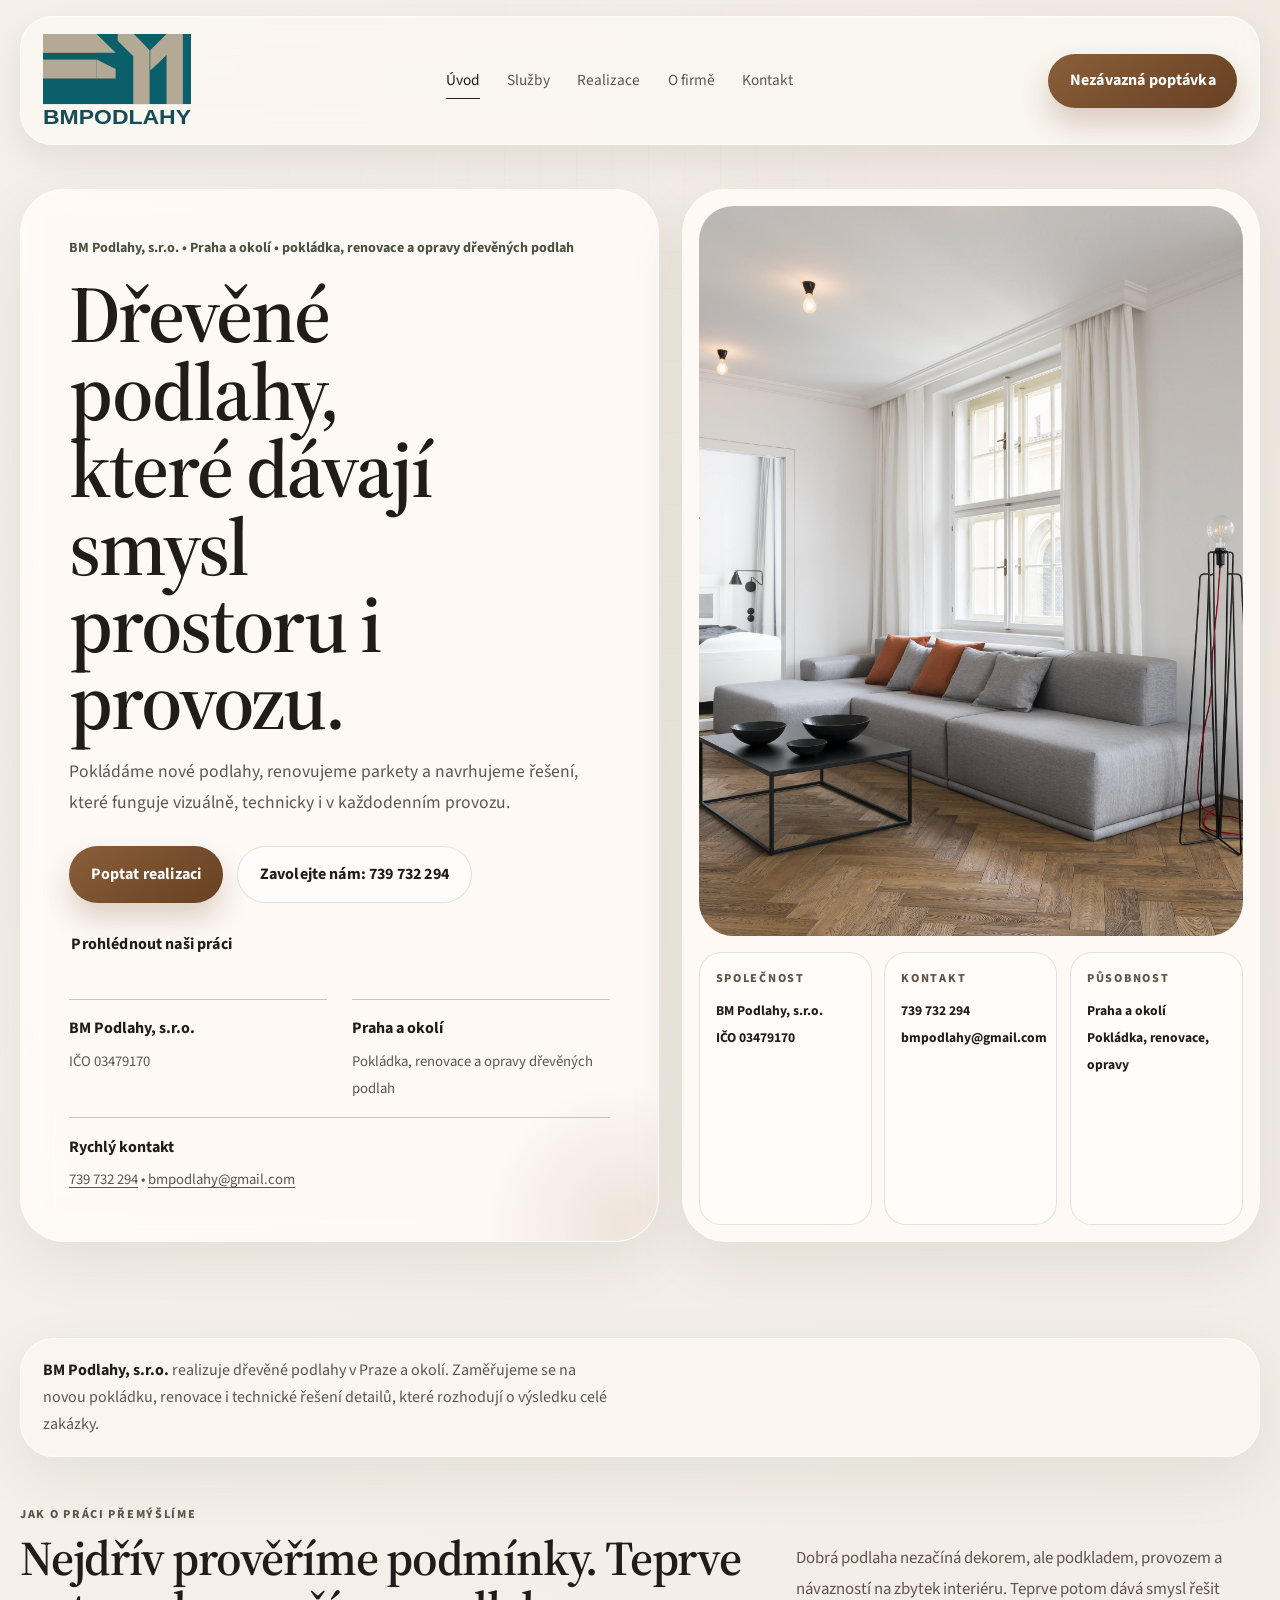
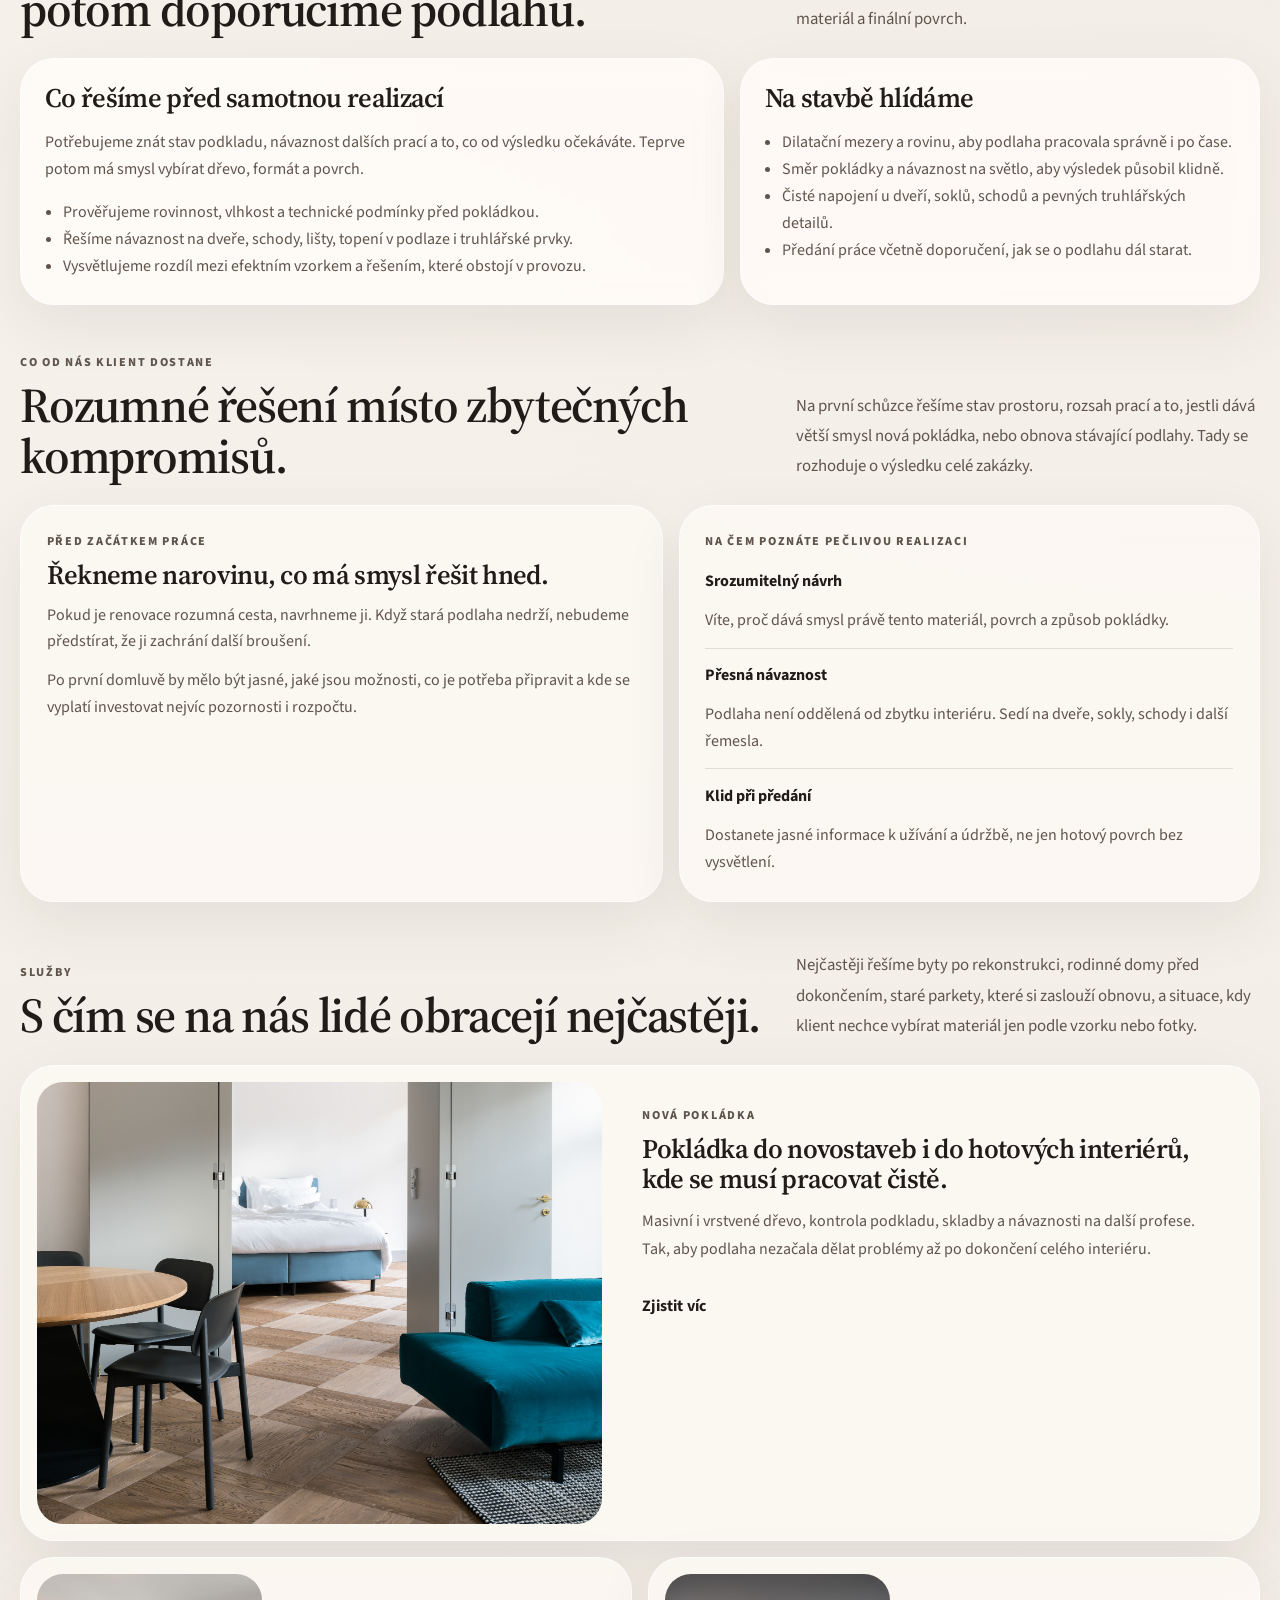
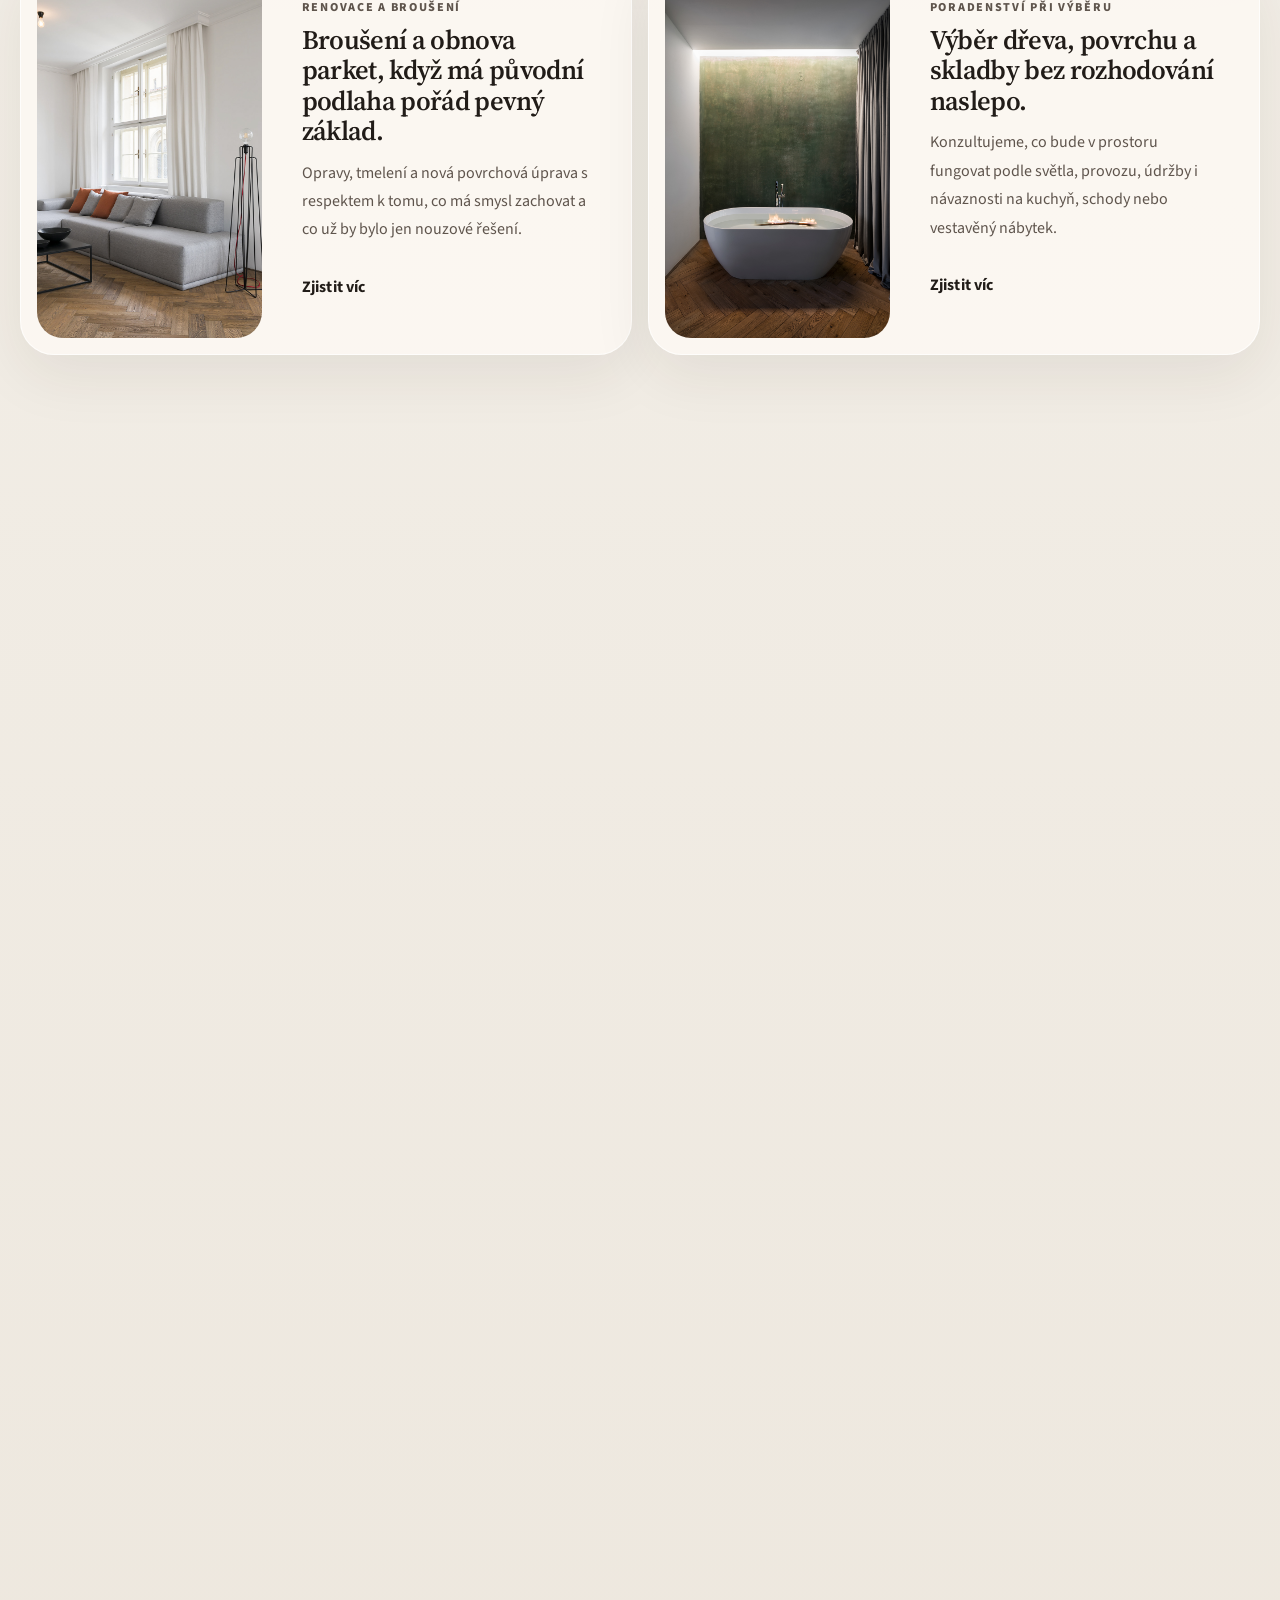
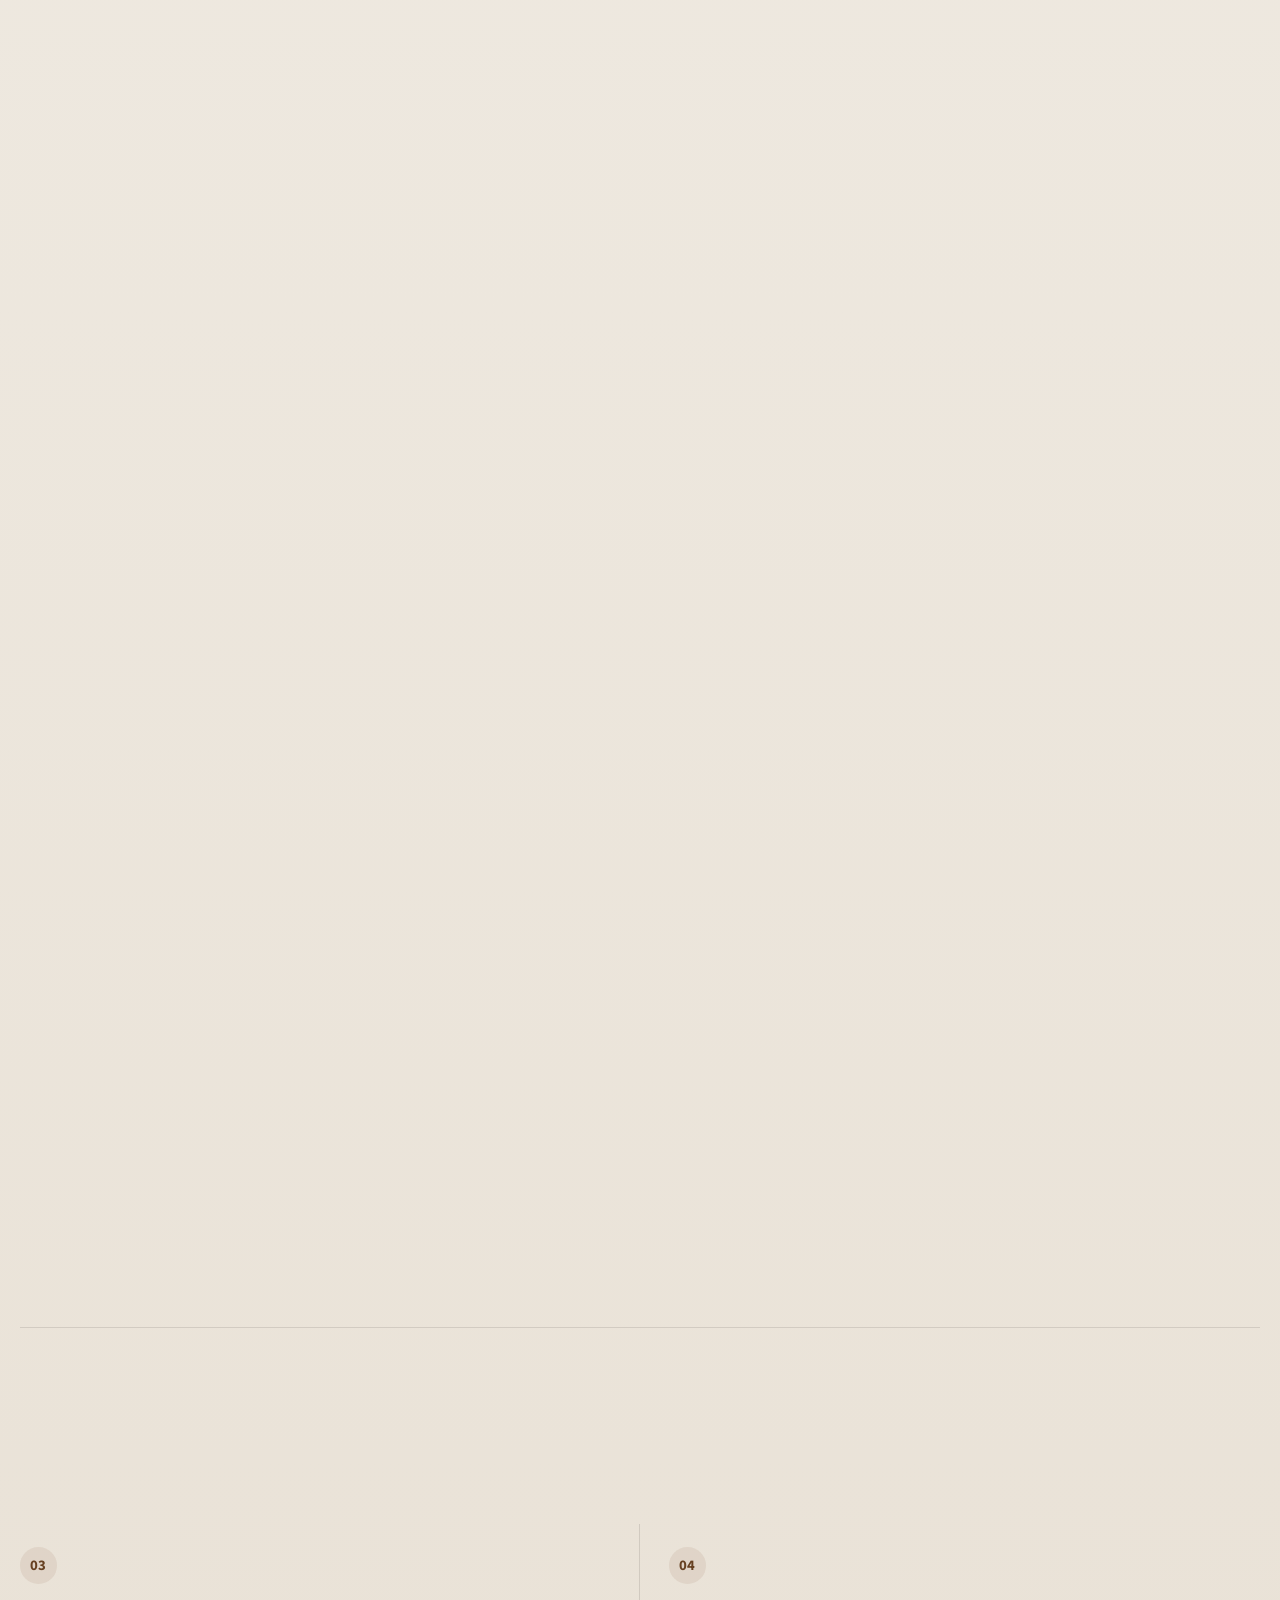
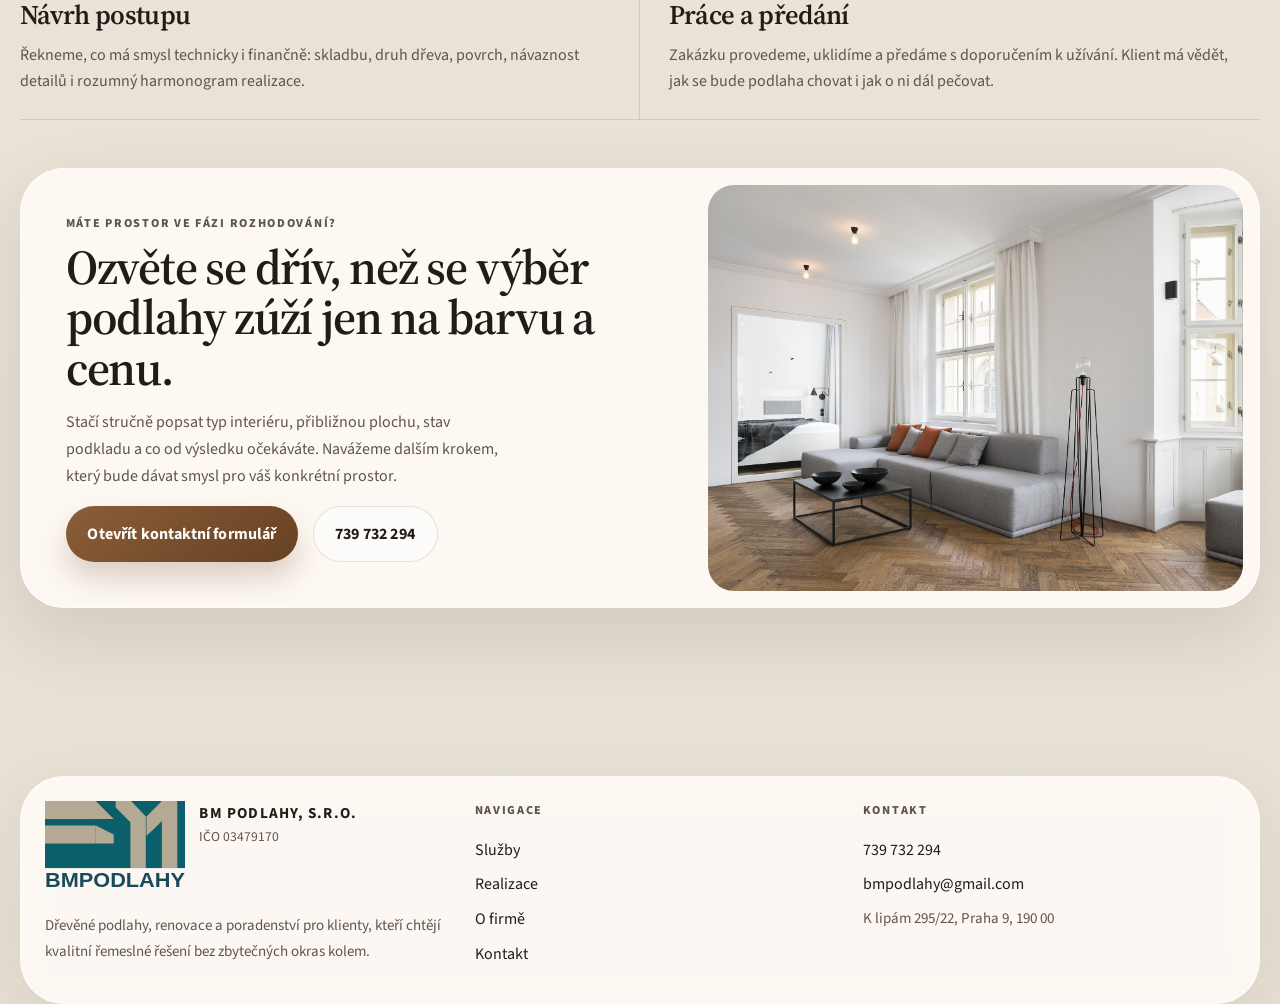
==== commit f93bdb3f: "Strengthen homepage trust signals" ====
--- a/index.html
+++ b/index.html
@@ -8,7 +8,7 @@
   <link rel="preconnect" href="https://fonts.googleapis.com">
   <link rel="preconnect" href="https://fonts.gstatic.com" crossorigin>
   <link href="https://fonts.googleapis.com/css2?family=Source+Sans+3:wght@400;500;600;700;800&amp;family=Source+Serif+4:opsz,wght@8..60,400;8..60,500;8..60,600;8..60,700&amp;display=swap" rel="stylesheet">
-  <link rel="stylesheet" href="styles.css">
+  <link rel="stylesheet" href="styles.css?v=20260423d">
 </head>
 <body data-page="home">
   <a class="skip-link" href="#main">Přeskočit na obsah</a>
@@ -24,11 +24,6 @@
           </span>
         </a>
 
-        <div class="nav-quick-actions" aria-label="Rychlé akce">
-          <a class="button" href="kontakt.html">Poptat realizaci</a>
-          <a class="button-secondary" href="realizace.html">Naše práce</a>
-        </div>
-
         <div class="nav-links" id="site-menu">
           <a href="index.html" data-page="home">Úvod</a>
           <a href="sluzby.html" data-page="sluzby">Služby</a>
@@ -53,32 +48,32 @@
     <section class="hero">
       <div class="shell hero-grid">
         <section class="hero-copy reveal">
-          <div>
-            <span class="eyebrow">Praha a okolí • pokládka, renovace, opravy dřevěných podlah</span>
-            <!-- Snadná výměna hlavního textu značky -->
-            <h1>Dřevěné podlahy, které sedí prostoru i běžnému provozu.</h1>
+          <div class="hero-intro">
+            <p class="trust-bar">BM Podlahy, s.r.o. • Praha a okolí • pokládka, renovace a opravy dřevěných podlah</p>
+            <h1>Dřevěné podlahy, které dávají smysl prostoru i provozu.</h1>
             <p class="lede">
-              Pokládáme nové podlahy, renovujeme parkety a pomáháme rozhodnout, co má v konkrétním interiéru smysl. U každé zakázky řešíme podklad, materiál, povrch i detaily kolem stěn, schodů a přechodů, protože právě tam se ukáže, jestli je práce opravdu poctivá.
+              Pokládáme nové podlahy, renovujeme parkety a navrhujeme řešení, které funguje vizuálně, technicky i v každodenním provozu.
             </p>
           </div>
 
           <div class="hero-actions">
             <a class="button" href="kontakt.html">Poptat realizaci</a>
-            <a class="button-secondary" href="realizace.html">Prohlédnout naši práci</a>
+            <a class="button-secondary hero-phone" href="tel:+420739732294" aria-label="Zavolejte nám na číslo 739 732 294">Zavolejte nám: 739 732 294</a>
+            <a class="button-text hero-link" href="realizace.html">Prohlédnout naši práci</a>
           </div>
 
           <div class="hero-facts">
             <div class="fact">
-              <strong>Podklad a rovina</strong>
-              <span>Bez dobrého základu nemá smysl řešit finální povrch. Hlídáme vlhkost, rovinnost i návaznost dalších profesí.</span>
+              <strong>BM Podlahy, s.r.o.</strong>
+              <span>IČO 03479170</span>
             </div>
             <div class="fact">
-              <strong>Dřevo a povrch</strong>
-              <span>Řešíme olej, lak, formát prken i to, jak bude podlaha stárnout v denním provozu domácnosti nebo kanceláře.</span>
+              <strong>Praha a okolí</strong>
+              <span>Pokládka, renovace a opravy dřevěných podlah</span>
             </div>
             <div class="fact">
-              <strong>Detail napojení</strong>
-              <span>Sokly, přechody, schody a dilatace nejsou dodatek navíc. Právě tady je nejvíc poznat, jestli práce drží pohromadě.</span>
+              <strong>Rychlý kontakt</strong>
+              <span><a href="tel:+420739732294">739 732 294</a> • <a href="mailto:bmpodlahy@gmail.com">bmpodlahy@gmail.com</a></span>
             </div>
           </div>
         </section>
@@ -91,31 +86,39 @@
           </div>
           <div class="hero-meta">
             <div class="meta-card">
-              <small>Působnost</small>
-              <strong>Praha a okolí, po dohodě i širší okolí Středočeského kraje</strong>
+              <small>Společnost</small>
+              <strong>BM Podlahy, s.r.o.<br>IČO 03479170</strong>
             </div>
             <div class="meta-card">
               <small>Kontakt</small>
               <strong><a href="tel:+420739732294">739 732 294</a><br><a href="mailto:bmpodlahy@gmail.com">bmpodlahy@gmail.com</a></strong>
             </div>
             <div class="meta-card">
-              <small>Specializace</small>
-              <strong>Masivní i vrstvené dřevo, renovace parket, finální povrchové úpravy</strong>
+              <small>Působnost</small>
+              <strong>Praha a okolí<br>Pokládka, renovace, opravy</strong>
             </div>
           </div>
         </aside>
       </div>
     </section>
 
+    <section class="section section-trust-intro">
+      <div class="shell">
+        <div class="trust-intro reveal">
+          <p><strong>BM Podlahy, s.r.o.</strong> realizuje dřevěné podlahy v Praze a okolí. Zaměřujeme se na novou pokládku, renovace i technické řešení detailů, které rozhodují o výsledku celé zakázky.</p>
+        </div>
+      </div>
+    </section>
+
     <section class="section">
       <div class="shell">
         <div class="section-header reveal">
           <div>
             <span class="section-label">Jak o práci přemýšlíme</span>
-            <h2>Nejdřív dáváme dohromady podmínky. Až potom vybíráme podlahu.</h2>
+            <h2>Nejdřív prověříme podmínky. Teprve potom doporučíme podlahu.</h2>
           </div>
           <p class="section-intro">
-            U dřevěné podlahy bývá největší chyba ve zkratce: rychle vybrat dekor a přeskočit technický základ. BM Podlahy řeší obojí najednou, aby výsledek nebyl jen hezký na první pohled, ale fungoval i po pár topných sezonách a běžném provozu.
+            Dobrá podlaha nezačíná dekorem, ale podkladem, provozem a návazností na zbytek interiéru. Teprve potom dává smysl řešit materiál a finální povrch.
           </p>
         </div>
 
@@ -123,17 +126,17 @@
           <article class="surface-card reveal">
             <h3>Co řešíme před samotnou realizací</h3>
             <p class="body-copy">
-              Nejdřív potřebujeme vědět, v jakém stavu je podklad, jak na sebe navazují další práce a co od výsledku klient čeká v běžném používání. Teprve pak dává smysl mluvit o konkrétním dřevu, formátu nebo povrchu.
+              Potřebujeme znát stav podkladu, návaznost dalších prací a to, co od výsledku očekáváte. Teprve potom má smysl vybírat dřevo, formát a povrch.
             </p>
             <ul>
               <li>Prověřujeme rovinnost, vlhkost a technické podmínky před pokládkou.</li>
               <li>Řešíme návaznost na dveře, schody, lišty, topení v podlaze i truhlářské prvky.</li>
-              <li>Vysvětlujeme rozdíl mezi tím, co vypadá dobře na vzorku, a tím, co obstojí v provozu.</li>
+              <li>Vysvětlujeme rozdíl mezi efektním vzorkem a řešením, které obstojí v provozu.</li>
             </ul>
           </article>
 
           <aside class="list-panel reveal">
-            <h3>Na stavbě si hlídáme</h3>
+            <h3>Na stavbě hlídáme</h3>
             <ul>
               <li>Dilatační mezery a rovinu, aby podlaha pracovala správně i po čase.</li>
               <li>Směr pokládky a návaznost na světlo, aby výsledek působil klidně.</li>
@@ -150,22 +153,22 @@
         <div class="section-header reveal">
           <div>
             <span class="section-label">Co od nás klient dostane</span>
-            <h2>Ne prodaný materiál, ale rozumné řešení pro konkrétní prostor.</h2>
+            <h2>Rozumné řešení místo zbytečných kompromisů.</h2>
           </div>
           <p class="section-intro">
-            Na první schůzce se obvykle neřeší jen druh dřeva. Důležité je pochopit stav prostoru, rozsah prací a to, jestli je lepší podlahu položit znovu, nebo zachovat stávající. Právě tady se rozhoduje o kvalitě celé zakázky.
+            Na první schůzce řešíme stav prostoru, rozsah prací a to, jestli dává větší smysl nová pokládka, nebo obnova stávající podlahy. Tady se rozhoduje o výsledku celé zakázky.
           </p>
         </div>
 
         <div class="detail-grid">
           <article class="detail-panel reveal">
             <span class="section-label">Před začátkem práce</span>
-            <h3>Řekneme narovinu, co má smysl a co už ne.</h3>
+            <h3>Řekneme narovinu, co má smysl řešit hned.</h3>
             <p>
-              Pokud je renovace rozumná cesta, navrhneme ji. Když stará podlaha nedrží, nebudeme předstírat, že ji zachrání jen další broušení. Stejně tak nebudeme tlačit dražší materiál tam, kde by dobře fungovalo jednodušší řešení.
+              Pokud je renovace rozumná cesta, navrhneme ji. Když stará podlaha nedrží, nebudeme předstírat, že ji zachrání další broušení.
             </p>
             <p>
-              Klient by po první domluvě měl vědět, jaké jsou možnosti, co bude potřeba připravit a kde se vyplatí investovat nejvíc pozornosti i rozpočtu.
+              Po první domluvě by mělo být jasné, jaké jsou možnosti, co je potřeba připravit a kde se vyplatí investovat nejvíc pozornosti i rozpočtu.
             </p>
           </article>
           <aside class="detail-panel reveal">
--- a/styles.css
+++ b/styles.css
@@ -226,10 +226,6 @@
   color: var(--ink);
 }
 
-.nav-quick-actions {
-  display: none;
-}
-
 .nav-tools {
   display: flex;
   align-items: center;
@@ -377,6 +373,22 @@
   background: radial-gradient(circle, rgba(138, 94, 58, 0.14), transparent 70%);
 }
 
+.hero-intro {
+  display: grid;
+  gap: 1rem;
+}
+
+.trust-bar {
+  display: inline-flex;
+  flex-wrap: wrap;
+  gap: 0.35rem;
+  margin: 0;
+  color: var(--moss);
+  font-size: 0.88rem;
+  font-weight: 700;
+  line-height: 1.5;
+}
+
 .eyebrow {
   display: inline-flex;
   align-items: center;
@@ -410,7 +422,7 @@
 }
 
 h1 {
-  margin-top: 1rem;
+  margin-top: 0;
   max-width: 11ch;
   font-size: clamp(2.9rem, 6.3vw, 5.4rem);
   line-height: 0.96;
@@ -448,6 +460,15 @@
   gap: 0.9rem;
 }
 
+.hero-phone {
+  white-space: nowrap;
+}
+
+.hero-link {
+  min-height: 48px;
+  padding-inline: 0.15rem;
+}
+
 .hero-facts {
   display: grid;
   grid-template-columns: repeat(2, minmax(0, 1fr));
@@ -473,6 +494,12 @@
   color: var(--ink-soft);
   font-size: 0.92rem;
   line-height: 1.6;
+}
+
+.fact span a {
+  text-decoration: underline;
+  text-decoration-thickness: 1px;
+  text-underline-offset: 0.18em;
 }
 
 .hero-media {
@@ -553,6 +580,29 @@
 .meta-card strong {
   font-size: 0.85rem;
   line-height: 1.4;
+}
+
+.section-trust-intro {
+  padding-top: 1rem;
+}
+
+.trust-intro {
+  padding: 1.15rem 1.4rem;
+  border: 1px solid rgba(255, 255, 255, 0.72);
+  border-radius: var(--radius-lg);
+  background: rgba(252, 248, 242, 0.72);
+  box-shadow: var(--shadow-soft);
+}
+
+.trust-intro p {
+  margin: 0;
+  max-width: 72ch;
+  color: var(--ink-soft);
+  font-size: 1rem;
+}
+
+.trust-intro strong {
+  color: var(--ink);
 }
 
 .section {
@@ -1385,6 +1435,10 @@
     padding: 1.5rem;
   }
 
+  .trust-bar {
+    font-size: 0.85rem;
+  }
+
   .hero-media {
     padding: 0.9rem;
   }
@@ -1450,6 +1504,10 @@
 
   .hero-copy {
     padding: 1.2rem;
+  }
+
+  .trust-bar {
+    font-size: 0.82rem;
   }
 
   .hero-meta,
@@ -1591,29 +1649,11 @@
 
   .nav {
     position: relative;
-    display: grid;
-    grid-template-columns: auto minmax(0, 1fr);
-    align-items: start;
+    display: flex;
+    align-items: center;
+    justify-content: space-between;
+    gap: 0.85rem;
     border-radius: 1.45rem;
-  }
-
-  body[data-page="home"] .nav-quick-actions {
-    display: grid;
-    grid-column: 2;
-    grid-row: 1;
-    justify-self: end;
-    width: min(100%, 10.75rem);
-    gap: 0.45rem;
-  }
-
-  body[data-page="home"] .nav-quick-actions .button,
-  body[data-page="home"] .nav-quick-actions .button-secondary {
-    width: 100%;
-    min-height: 2.8rem;
-    padding: 0.72rem 0.9rem;
-    font-size: 0.88rem;
-    line-height: 1.15;
-    text-align: center;
   }
 
   .nav-toggle {
@@ -1629,10 +1669,18 @@
     display: flex;
     flex-direction: column;
     align-items: flex-start;
-    grid-column: 1 / -1;
+    position: absolute;
+    top: calc(100% + 0.65rem);
+    left: 0;
+    right: 0;
     width: 100%;
-    padding-top: 0.35rem;
+    padding: 1rem 1.1rem;
     gap: 0.9rem;
+    border: 1px solid rgba(255, 255, 255, 0.72);
+    border-radius: 1.35rem;
+    background: rgba(252, 248, 242, 0.96);
+    backdrop-filter: blur(18px);
+    box-shadow: 0 18px 36px rgba(36, 28, 20, 0.12);
   }
 
   .nav.is-open .nav-tools .button {
@@ -1640,14 +1688,30 @@
   }
 
   .nav-tools {
-    grid-column: 1;
-    grid-row: 2;
     width: auto;
+    flex: 0 0 auto;
+    justify-content: flex-end;
+  }
+
+  body[data-page="home"] .hero-copy {
+    gap: 1.3rem;
+  }
+
+  body[data-page="home"] .hero-copy .hero-actions {
+    display: grid;
+    grid-template-columns: 1fr;
+    gap: 0.75rem;
+  }
+
+  body[data-page="home"] .hero-copy .hero-actions .button,
+  body[data-page="home"] .hero-copy .hero-actions .button-secondary {
+    width: 100%;
+  }
+
+  body[data-page="home"] .hero-copy .hero-actions .hero-link {
+    min-height: auto;
     justify-content: flex-start;
-  }
-
-  body[data-page="home"] .hero-copy .hero-actions {
-    display: none;
+    padding: 0.15rem 0;
   }
 
   .hero,
@@ -1686,6 +1750,17 @@
     min-height: 380px;
   }
 
+  body[data-page="home"] h1 {
+    max-width: 8ch;
+    font-size: clamp(3rem, 12.5vw, 4rem);
+    line-height: 0.92;
+  }
+
+  body[data-page="home"] .lede {
+    font-size: 1rem;
+    line-height: 1.68;
+  }
+
   .hero-facts,
   .hero-meta,
   .field-grid,
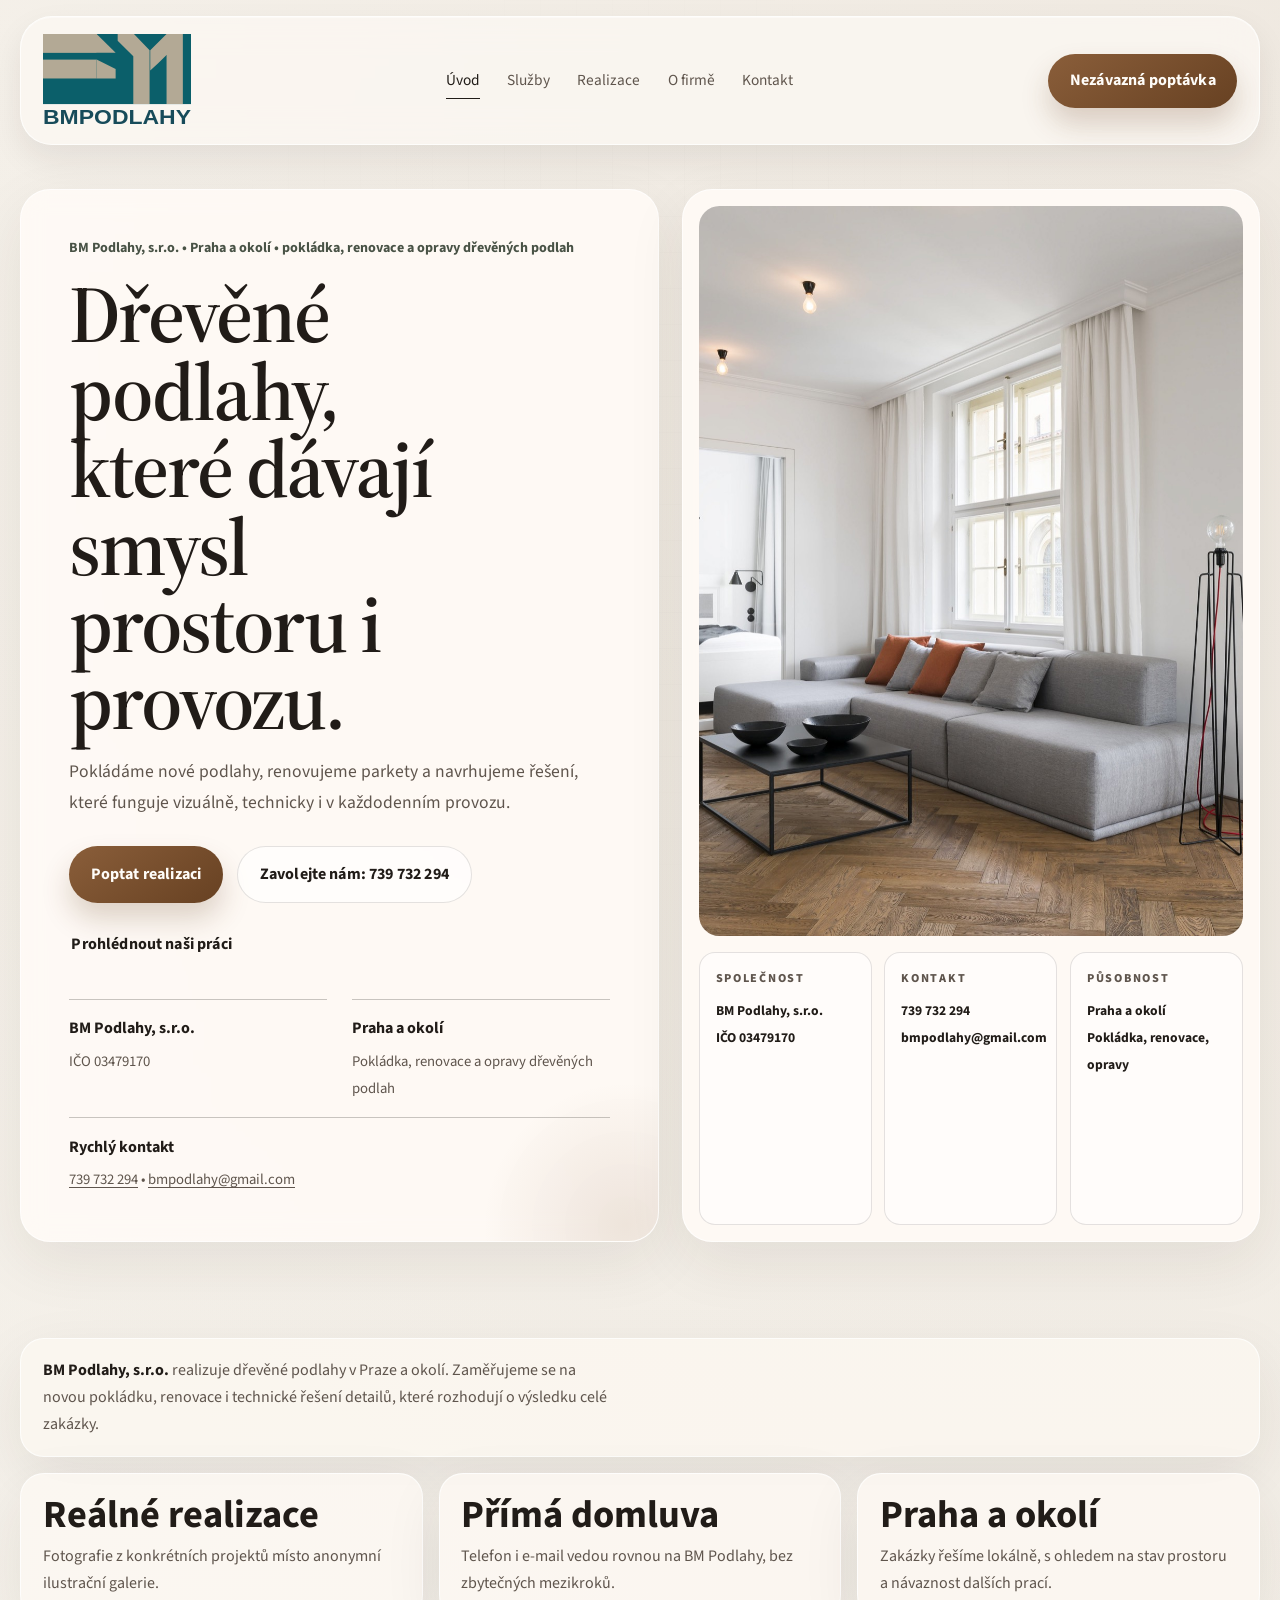
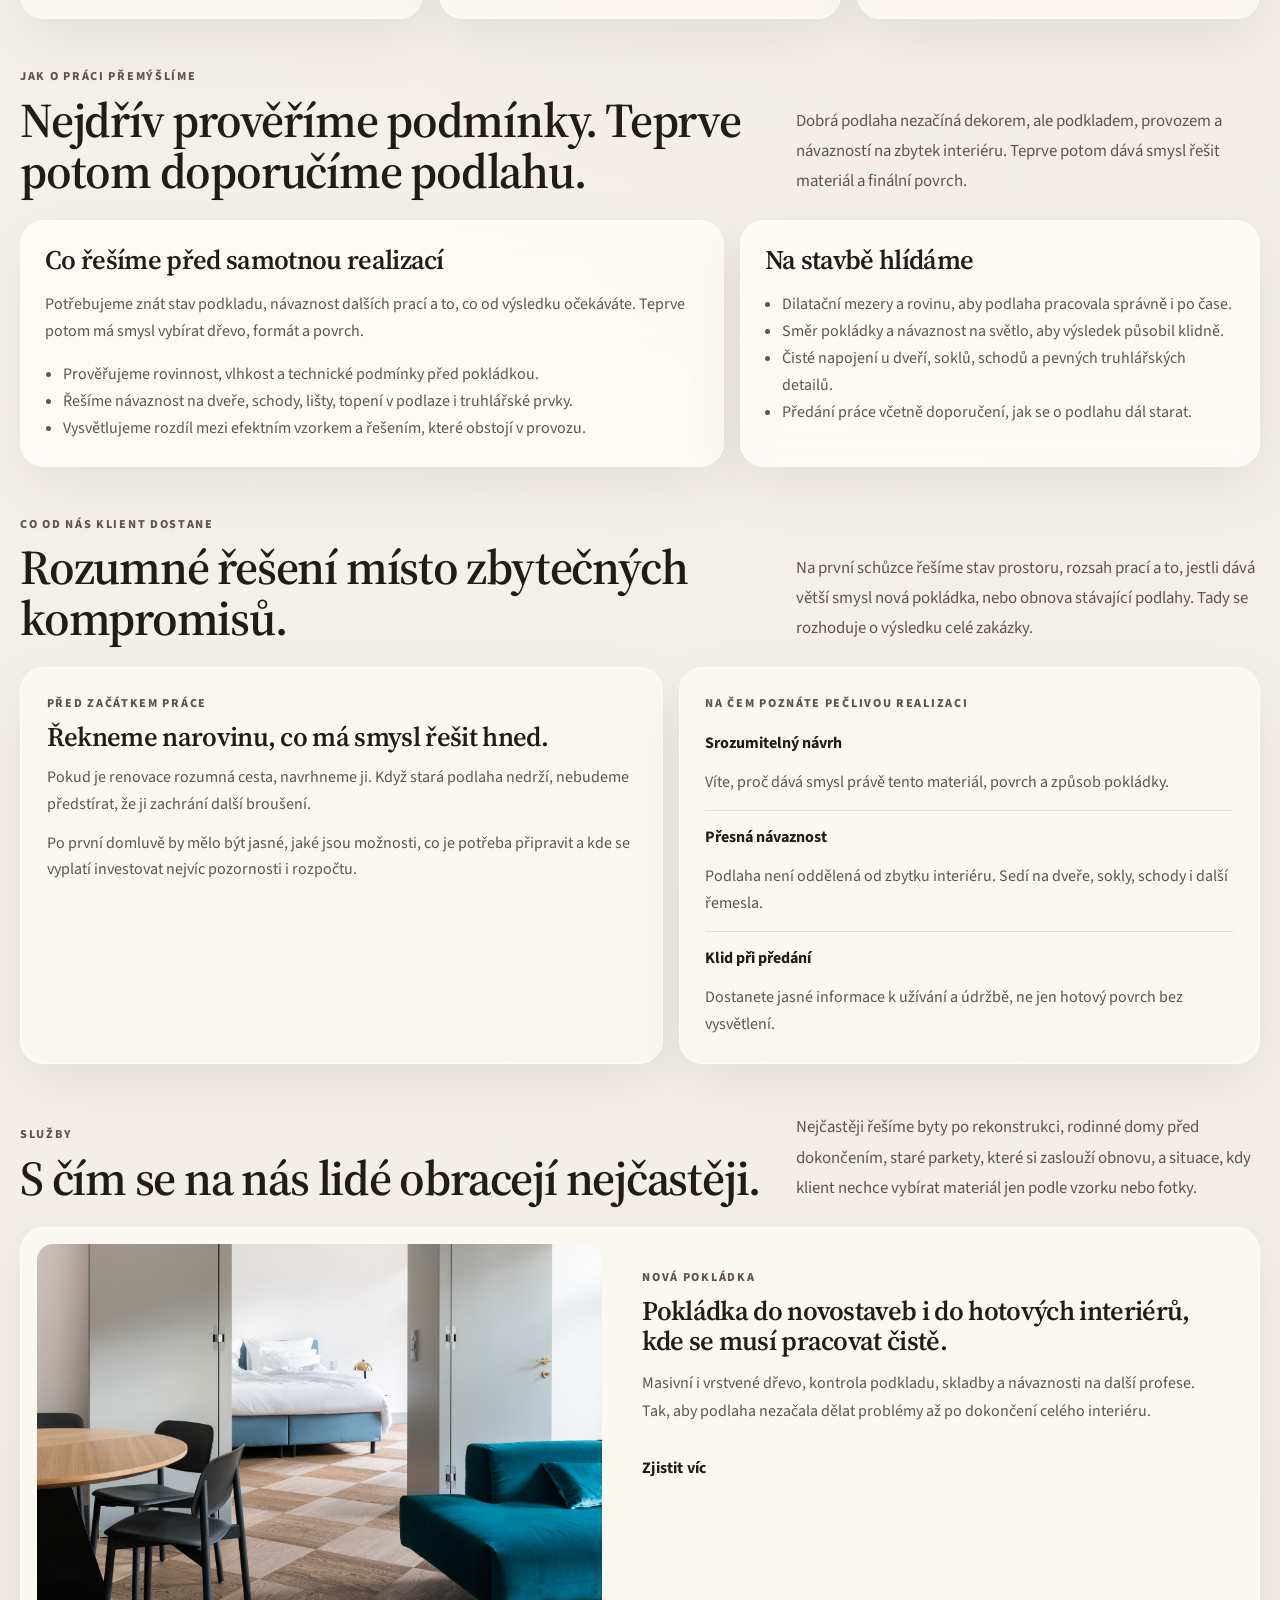
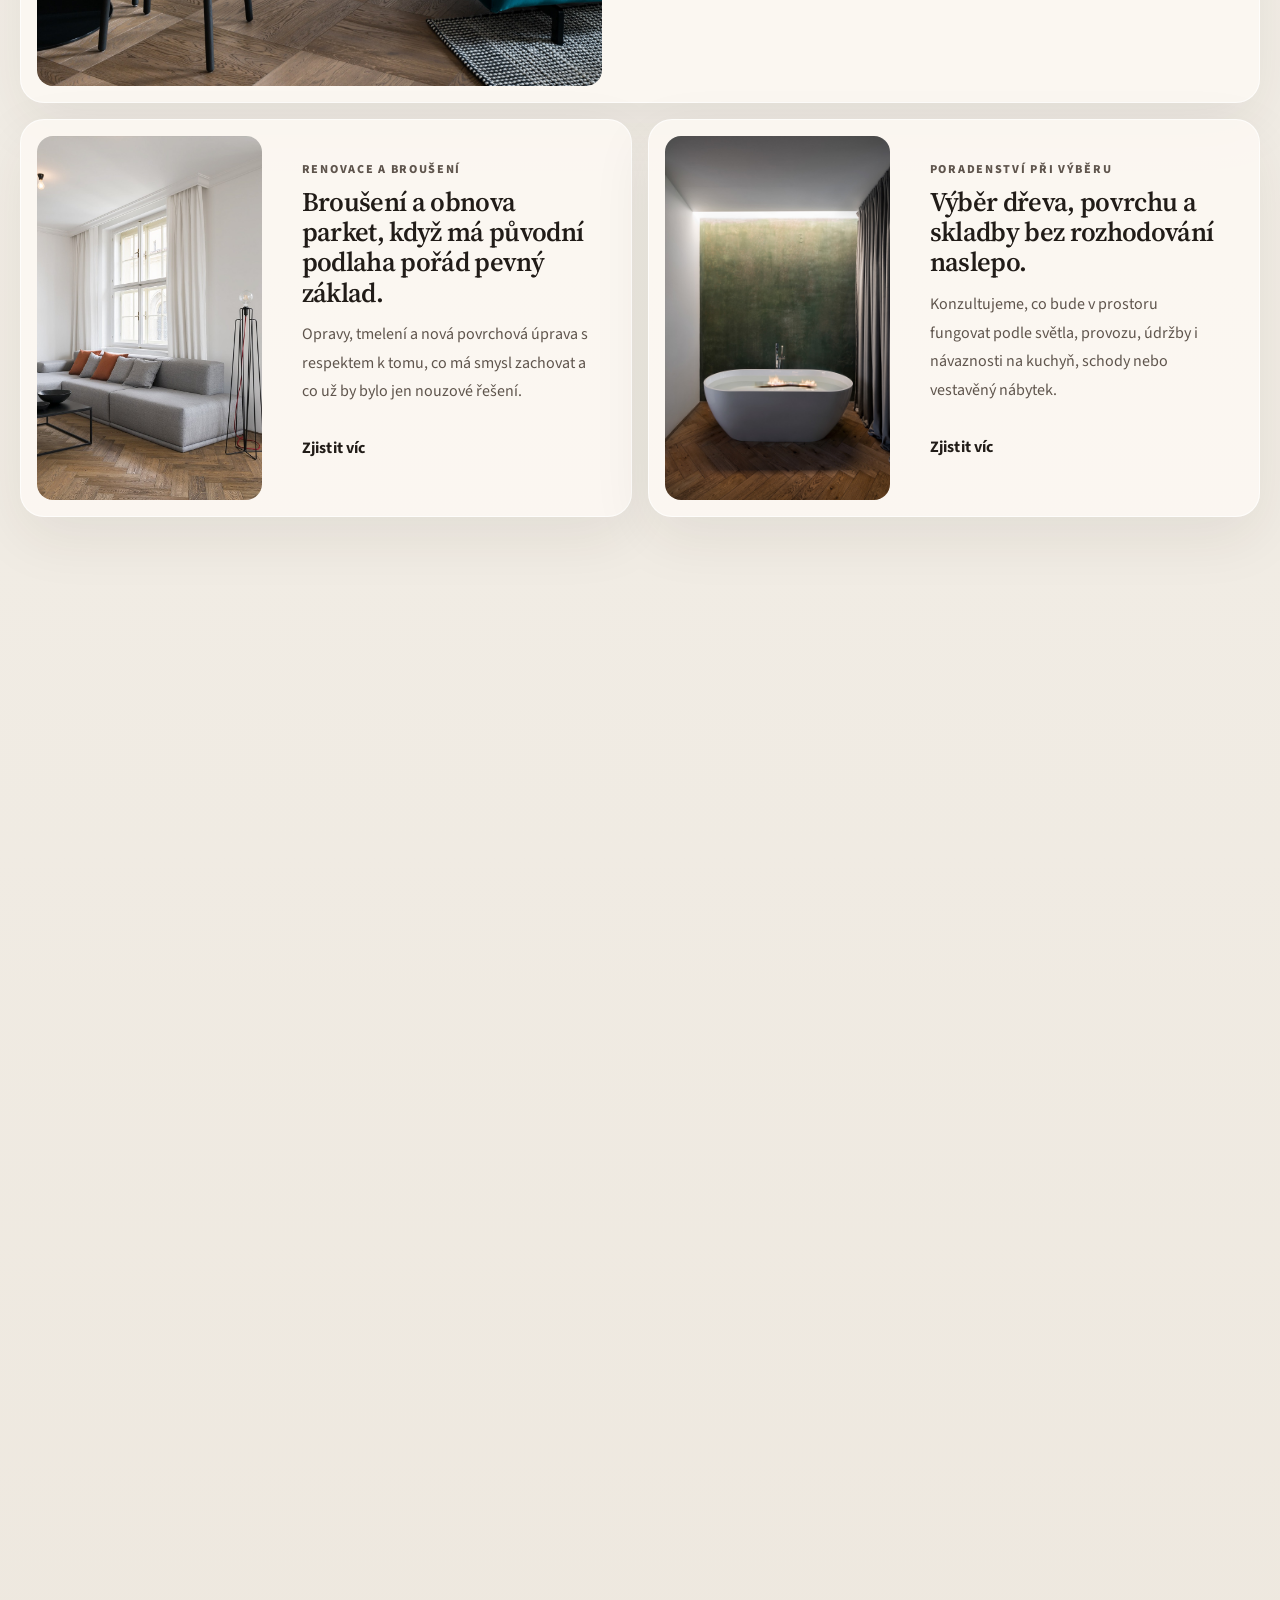
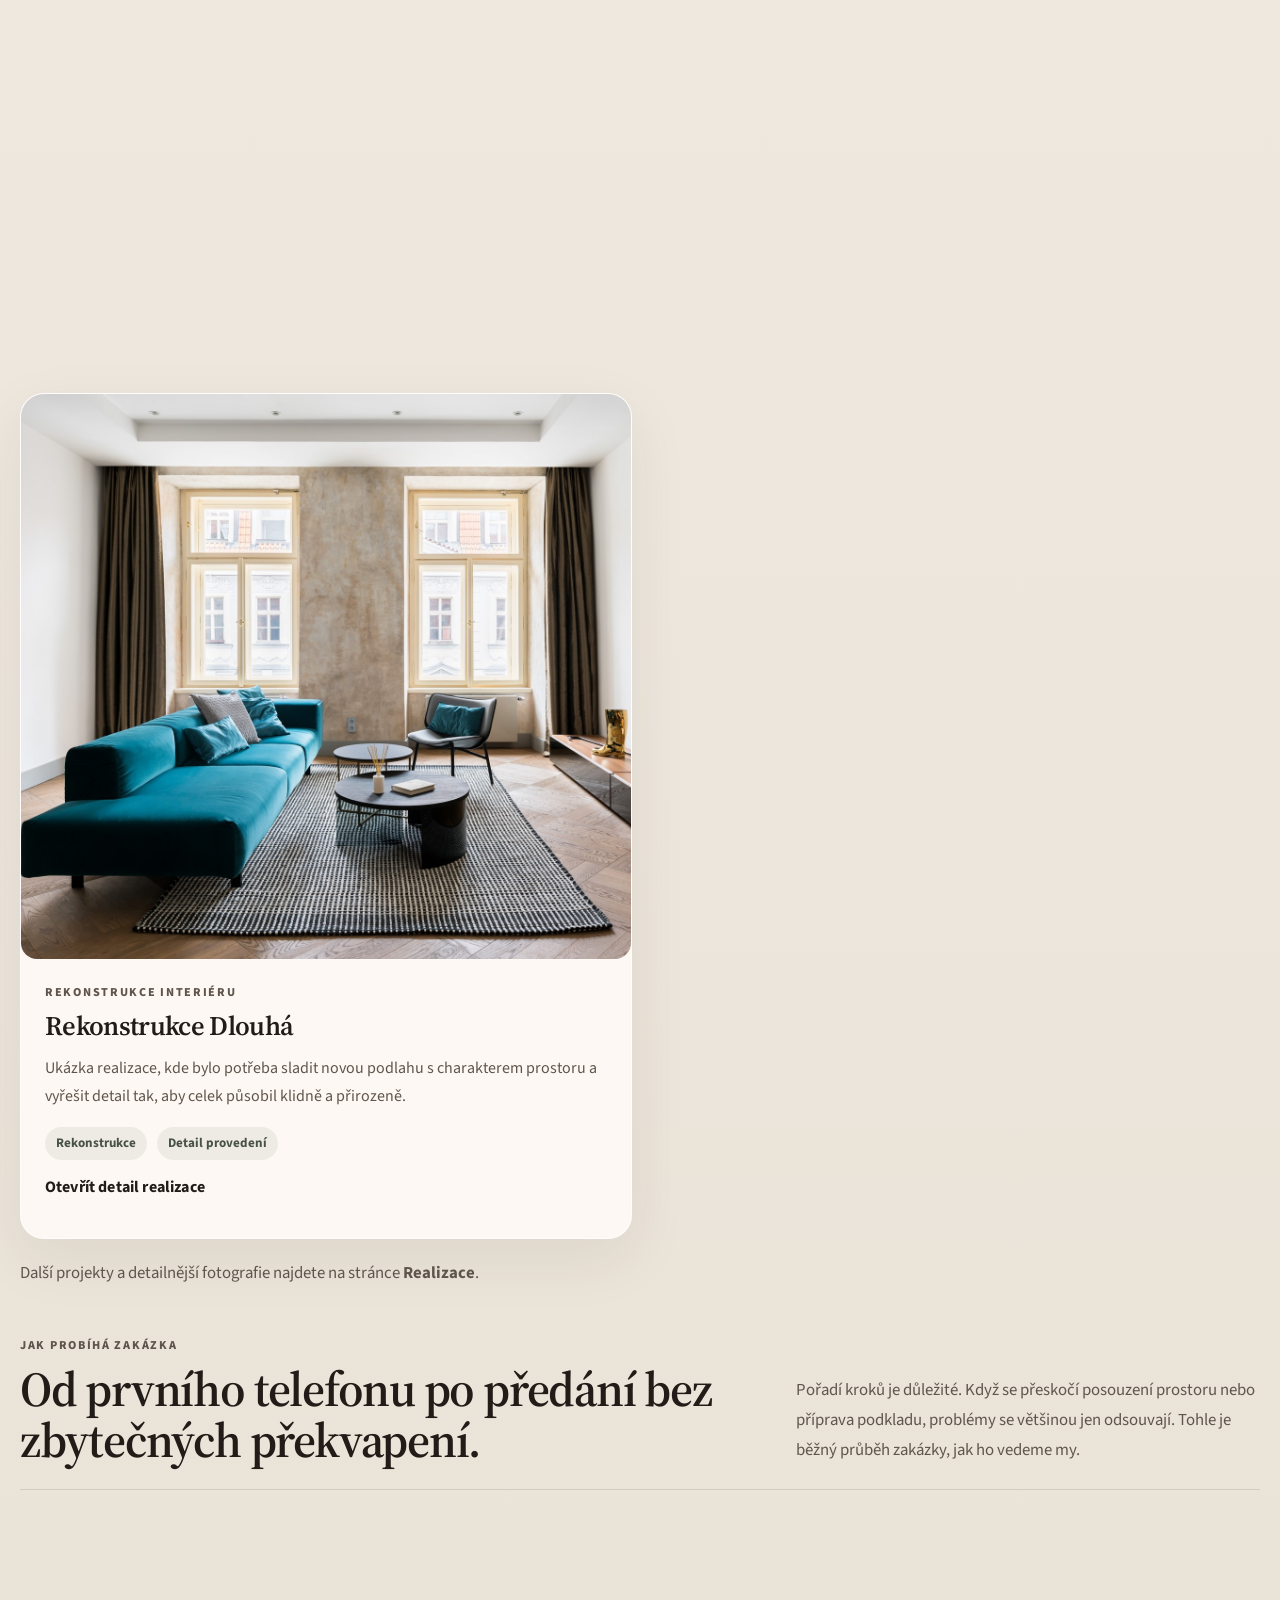
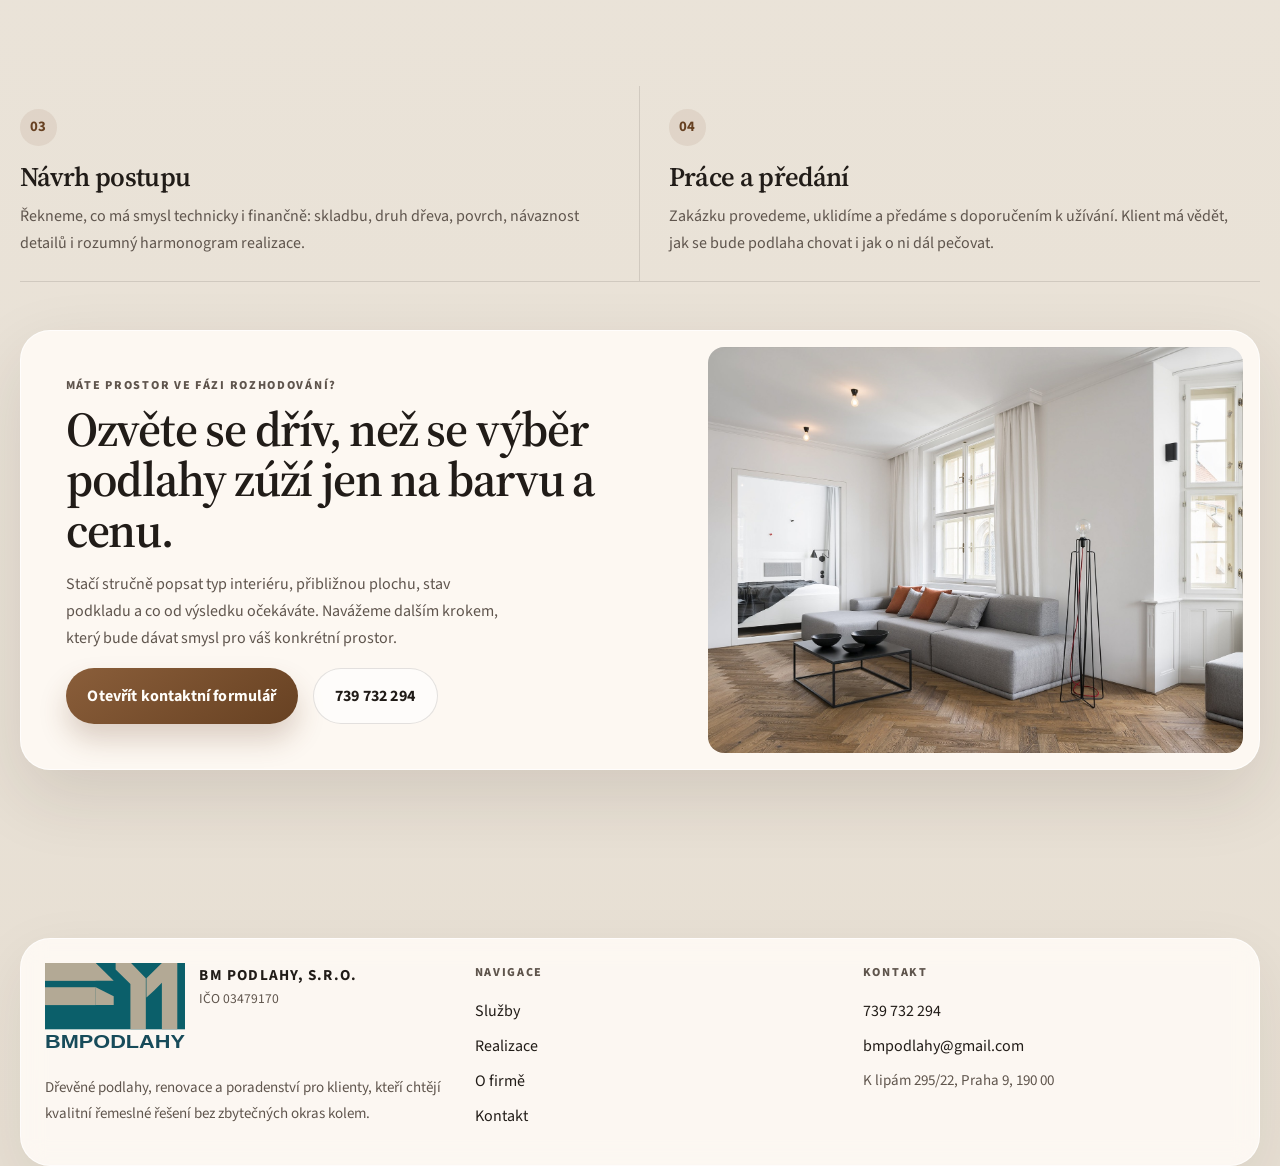
==== commit d96c7a1e: "Optimize website assets and SEO" ====
--- a/index.html
+++ b/index.html
@@ -5,6 +5,35 @@
   <meta name="viewport" content="width=device-width, initial-scale=1.0">
   <title>BM Podlahy, s.r.o. | Dřevěné podlahy, pokládka a renovace v Praze</title>
   <meta name="description" content="BM Podlahy, s.r.o. zajišťují pokládku dřevěných podlah, renovace, broušení i poradenství při výběru materiálu pro byty, domy a komerční interiéry v Praze a okolí.">
+  <link rel="canonical" href="https://bmpodlahy.cz/">
+  <meta property="og:type" content="website">
+  <meta property="og:locale" content="cs_CZ">
+  <meta property="og:site_name" content="BM Podlahy">
+  <meta property="og:title" content="BM Podlahy, s.r.o. | Dřevěné podlahy v Praze">
+  <meta property="og:description" content="Pokládka a renovace dřevěných podlah, broušení parket a poradenství při výběru materiálu pro Prahu a okolí.">
+  <meta property="og:url" content="https://bmpodlahy.cz/">
+  <meta property="og:image" content="https://bmpodlahy.cz/assets/optimized/hero-interier.jpg">
+  <meta name="twitter:card" content="summary_large_image">
+  <script type="application/ld+json">
+  {
+    "@context": "https://schema.org",
+    "@type": "HomeAndConstructionBusiness",
+    "name": "BM Podlahy, s.r.o.",
+    "image": "https://bmpodlahy.cz/assets/optimized/hero-interier.jpg",
+    "url": "https://bmpodlahy.cz/",
+    "telephone": "+420739732294",
+    "email": "bmpodlahy@gmail.com",
+    "address": {
+      "@type": "PostalAddress",
+      "streetAddress": "K lipám 295/22",
+      "addressLocality": "Praha 9",
+      "postalCode": "190 00",
+      "addressCountry": "CZ"
+    },
+    "areaServed": "Praha a okolí",
+    "description": "Pokládka, renovace a opravy dřevěných podlah v Praze a okolí."
+  }
+  </script>
   <link rel="preconnect" href="https://fonts.googleapis.com">
   <link rel="preconnect" href="https://fonts.gstatic.com" crossorigin>
   <link href="https://fonts.googleapis.com/css2?family=Source+Sans+3:wght@400;500;600;700;800&amp;family=Source+Serif+4:opsz,wght@8..60,400;8..60,500;8..60,600;8..60,700&amp;display=swap" rel="stylesheet">
@@ -81,7 +110,7 @@
         <aside class="hero-media reveal" aria-label="Ukázka interiéru s dřevěnou podlahou">
           <div class="media-frame">
             <!-- Vyměňte za skutečnou fotografii dominantní realizace -->
-            <img src="assets/hero-interier.jpg" alt="Hlavní fotografie realizace dřevěné podlahy BM Podlahy">
+            <img src="assets/optimized/hero-interier.jpg" alt="Hlavní fotografie realizace dřevěné podlahy BM Podlahy">
 
           </div>
           <div class="hero-meta">
@@ -106,6 +135,20 @@
       <div class="shell">
         <div class="trust-intro reveal">
           <p><strong>BM Podlahy, s.r.o.</strong> realizuje dřevěné podlahy v Praze a okolí. Zaměřujeme se na novou pokládku, renovace i technické řešení detailů, které rozhodují o výsledku celé zakázky.</p>
+        </div>
+        <div class="stat-grid trust-stats reveal">
+          <div class="stat-card">
+            <strong>Reálné realizace</strong>
+            <span>Fotografie z konkrétních projektů místo anonymní ilustrační galerie.</span>
+          </div>
+          <div class="stat-card">
+            <strong>Přímá domluva</strong>
+            <span>Telefon i e-mail vedou rovnou na BM Podlahy, bez zbytečných mezikroků.</span>
+          </div>
+          <div class="stat-card">
+            <strong>Praha a okolí</strong>
+            <span>Zakázky řešíme lokálně, s ohledem na stav prostoru a návaznost dalších prací.</span>
+          </div>
         </div>
       </div>
     </section>
@@ -208,7 +251,7 @@
           <article class="service-preview featured reveal">
             <div class="gallery-photo">
               <!-- Vyměňte za fotografii pokládky nové podlahy -->
-              <img src="assets/realizace-dobrichovice-1.jpg" alt="Fotografie realizace dřevěné podlahy BM Podlahy">
+              <img src="assets/optimized/realizace-dobrichovice-1.jpg" alt="Fotografie realizace dřevěné podlahy BM Podlahy">
             </div>
             <div class="project-copy">
               <span class="detail-label">Nová pokládka</span>
@@ -221,7 +264,7 @@
           <article class="service-preview reveal">
             <div class="gallery-photo">
               <!-- Vyměňte za fotografii broušení nebo renovace -->
-              <img src="assets/realizace-vinohrady-2.jpg" alt="Fotografie detailu renovované dřevěné podlahy BM Podlahy">
+              <img src="assets/optimized/realizace-vinohrady-2.jpg" alt="Fotografie detailu renovované dřevěné podlahy BM Podlahy">
             </div>
             <div class="project-copy">
               <span class="detail-label">Renovace a broušení</span>
@@ -234,7 +277,7 @@
           <article class="service-preview reveal">
             <div class="gallery-photo">
               <!-- Vyměňte za fotografii vzorků nebo konzultace -->
-              <img src="assets/realizace-karlin-1.jpg" alt="Fotografie interiéru s dřevěnou podlahou BM Podlahy">
+              <img src="assets/optimized/realizace-karlin-1.jpg" alt="Fotografie interiéru s dřevěnou podlahou BM Podlahy">
             </div>
             <div class="project-copy">
               <span class="detail-label">Poradenství při výběru</span>
@@ -247,7 +290,7 @@
           <article class="service-preview reveal">
             <div class="gallery-photo">
               <!-- Vyměňte za fotografii komerčního nebo většího interiéru -->
-              <img src="assets/realizace-kancelar-1.jpg" alt="Fotografie realizace dřevěné podlahy v interiéru BM Podlahy">
+              <img src="assets/optimized/realizace-kancelar-1.jpg" alt="Fotografie realizace dřevěné podlahy v interiéru BM Podlahy">
             </div>
             <div class="project-copy">
               <span class="detail-label">Byty, domy i komerční interiéry</span>
@@ -276,7 +319,7 @@
           <article class="project-panel reveal">
             <a class="card-link-media" href="hastalska.html" aria-label="Otevřít detail realizace Haštalská">
               <div class="project-photo">
-                <img src="assets/hastalska/hastalska-02.jpg" alt="Fotografie realizace BM Podlahy Haštalská">
+                <img src="assets/optimized/hastalska/hastalska-02.jpg" alt="Fotografie realizace BM Podlahy Haštalská">
               </div>
             </a>
             <div class="project-copy">
@@ -294,7 +337,7 @@
           <article class="project-panel reveal">
             <a class="card-link-media" href="orechovka.html" aria-label="Otevřít detail realizace Ořechovka">
               <div class="project-photo">
-                <img src="assets/orechovka/orechovka-05.jpg" alt="Fotografie interiéru realizace BM Podlahy Ořechovka">
+                <img src="assets/optimized/orechovka/orechovka-05.jpg" alt="Fotografie interiéru realizace BM Podlahy Ořechovka">
               </div>
             </a>
             <div class="project-copy">
@@ -312,7 +355,7 @@
           <article class="project-panel reveal">
             <a class="card-link-media" href="dlouha.html" aria-label="Otevřít detail realizace Dlouhá">
               <div class="project-photo">
-                <img src="assets/dlouha/dlouha-22.jpg" alt="Fotografie interiéru realizace BM Podlahy Dlouhá">
+                <img src="assets/optimized/dlouha/dlouha-22.jpg" alt="Fotografie interiéru realizace BM Podlahy Dlouhá">
               </div>
             </a>
             <div class="project-copy">
@@ -386,7 +429,7 @@
         </div>
         <div class="cta-photo">
           <!-- Vyměňte za fotografii detailu materiálu nebo hotové podlahy -->
-          <img src="assets/realizace-vinohrady-2.jpg" alt="Fotografie detailu dřevěné podlahy BM Podlahy">
+          <img src="assets/optimized/realizace-vinohrady-2.jpg" alt="Fotografie detailu dřevěné podlahy BM Podlahy">
         </div>
       </div>
     </section>
--- a/styles.css
+++ b/styles.css
@@ -15,10 +15,10 @@
   --white: #fffdf9;
   --shadow-soft: 0 20px 60px rgba(52, 36, 24, 0.08);
   --shadow-strong: 0 26px 70px rgba(52, 36, 24, 0.12);
-  --radius-sm: 14px;
-  --radius-md: 22px;
-  --radius-lg: 34px;
-  --radius-xl: 44px;
+  --radius-sm: 10px;
+  --radius-md: 16px;
+  --radius-lg: 24px;
+  --radius-xl: 30px;
   --space-1: 0.5rem;
   --space-2: 0.75rem;
   --space-3: 1rem;
@@ -1223,6 +1223,10 @@
   grid-template-columns: repeat(3, minmax(0, 1fr));
 }
 
+.trust-stats {
+  margin-top: 1rem;
+}
+
 .stat-card {
   padding: 1.35rem;
   border-radius: var(--radius-lg);
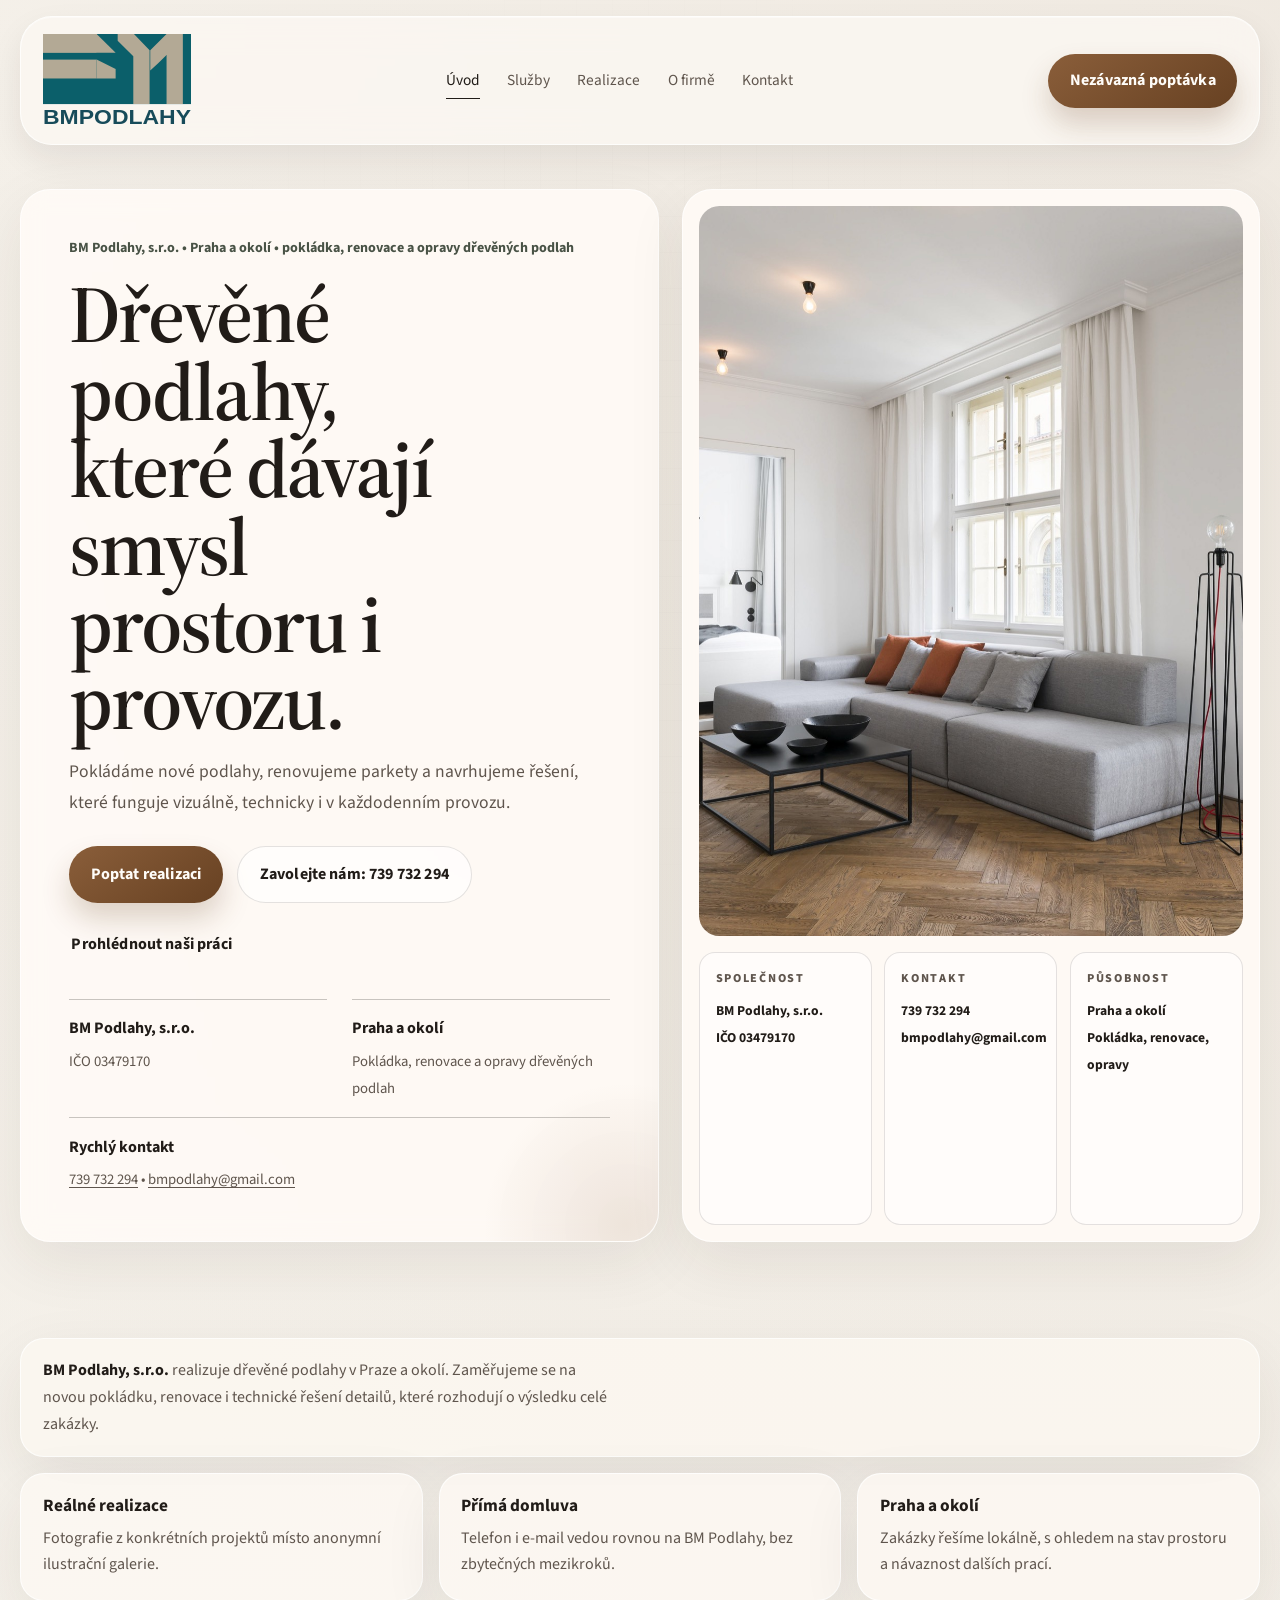
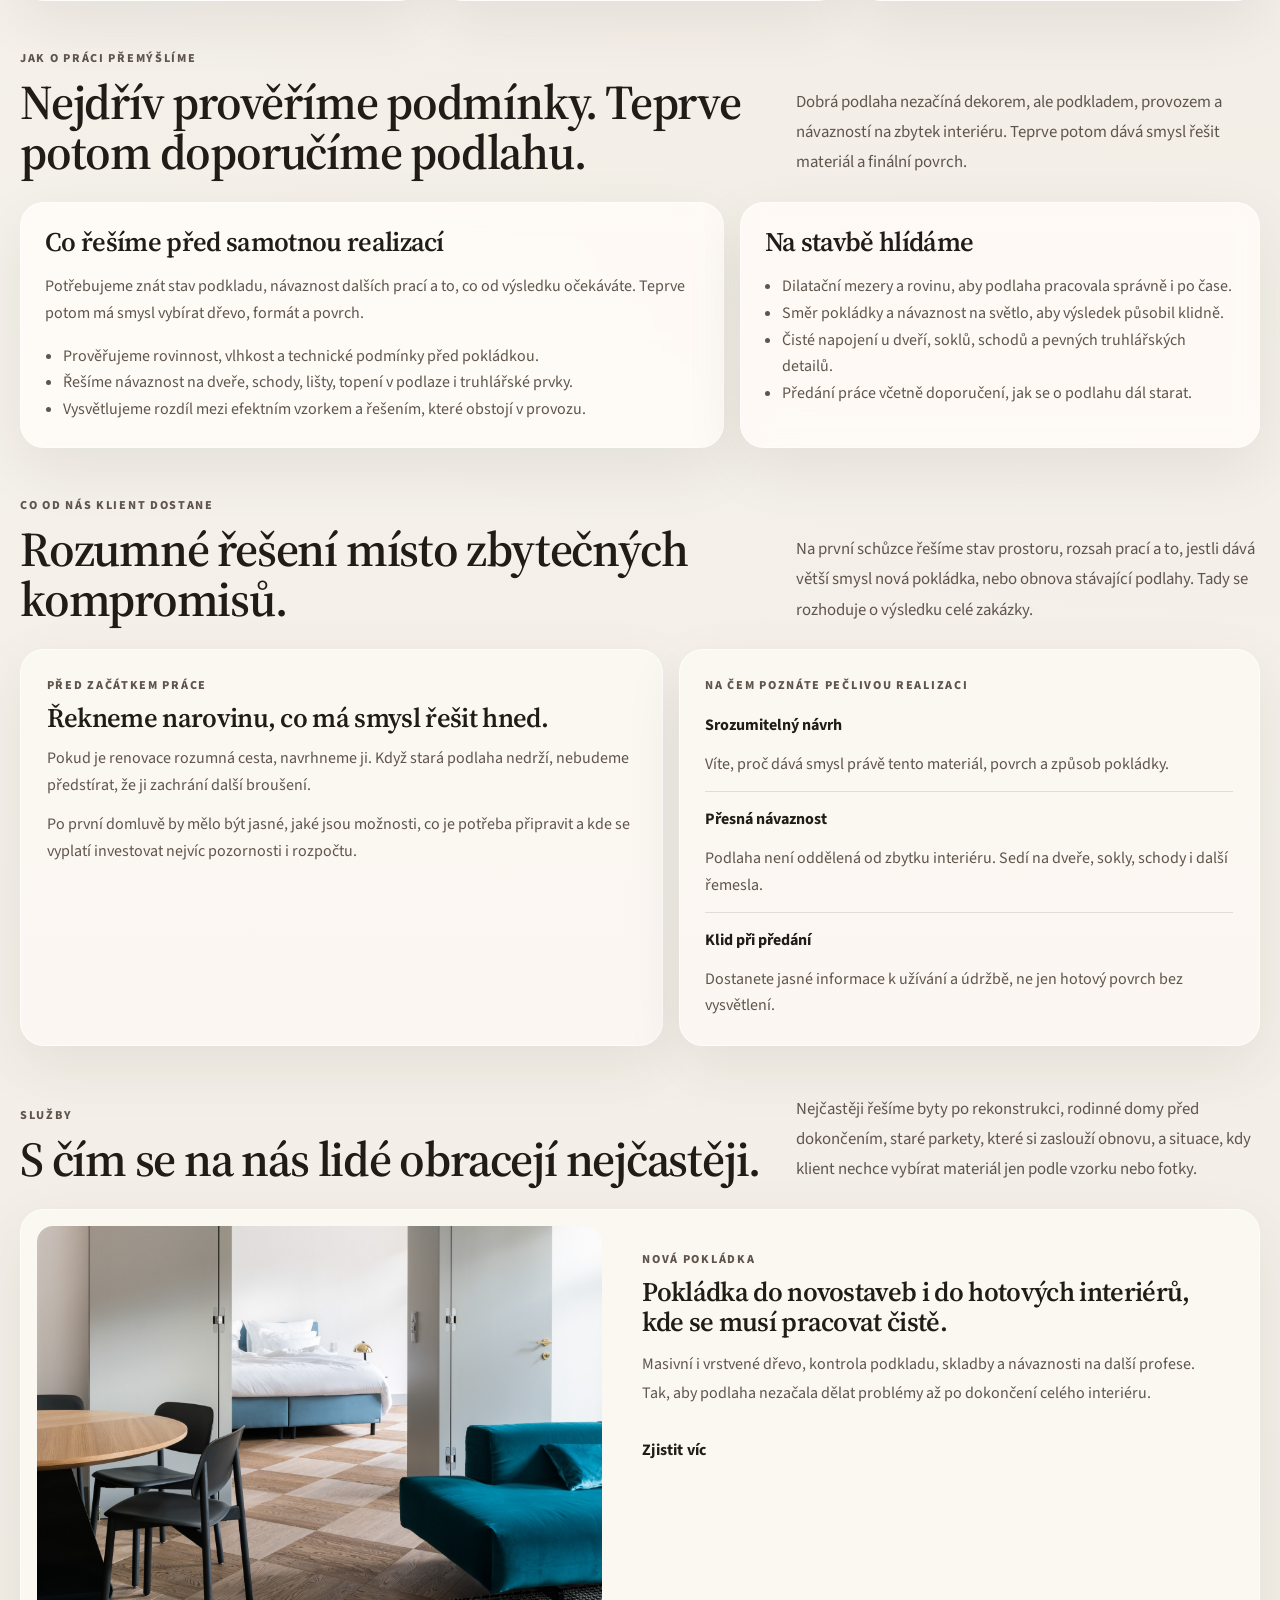
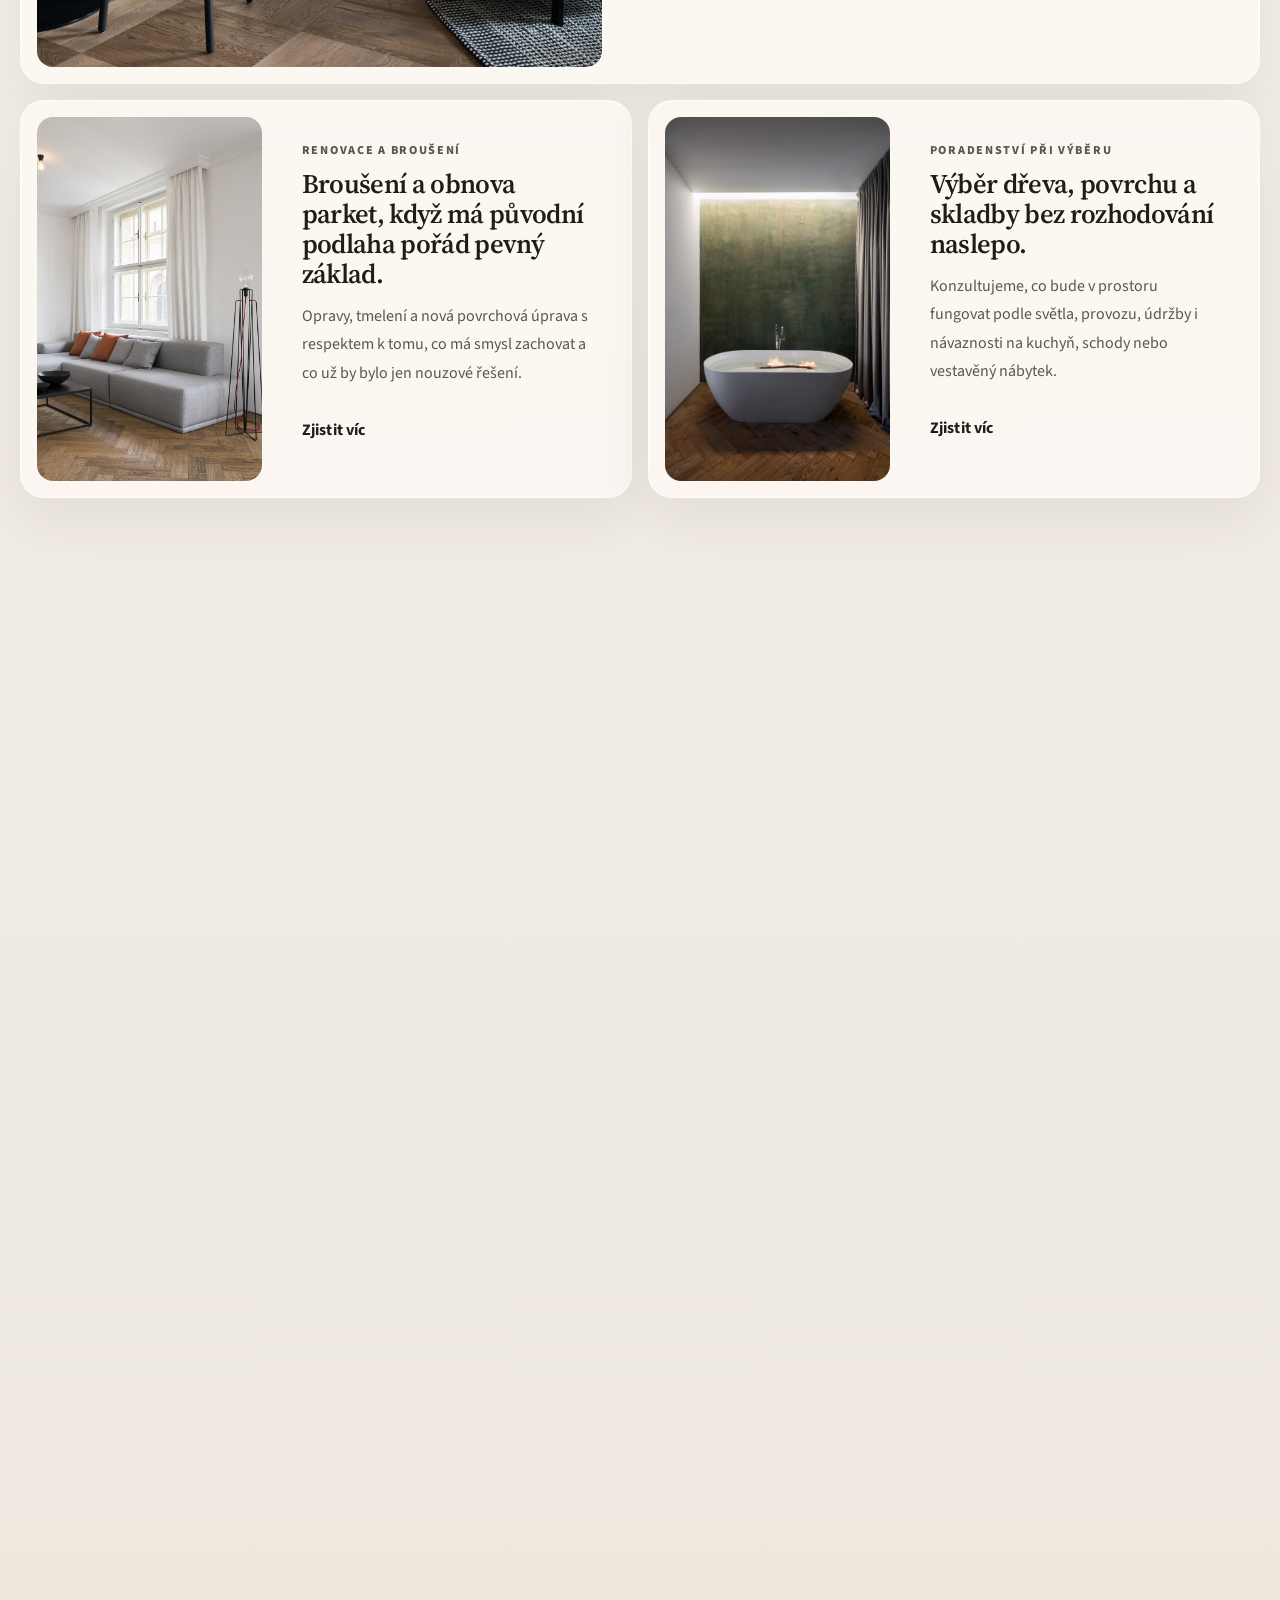
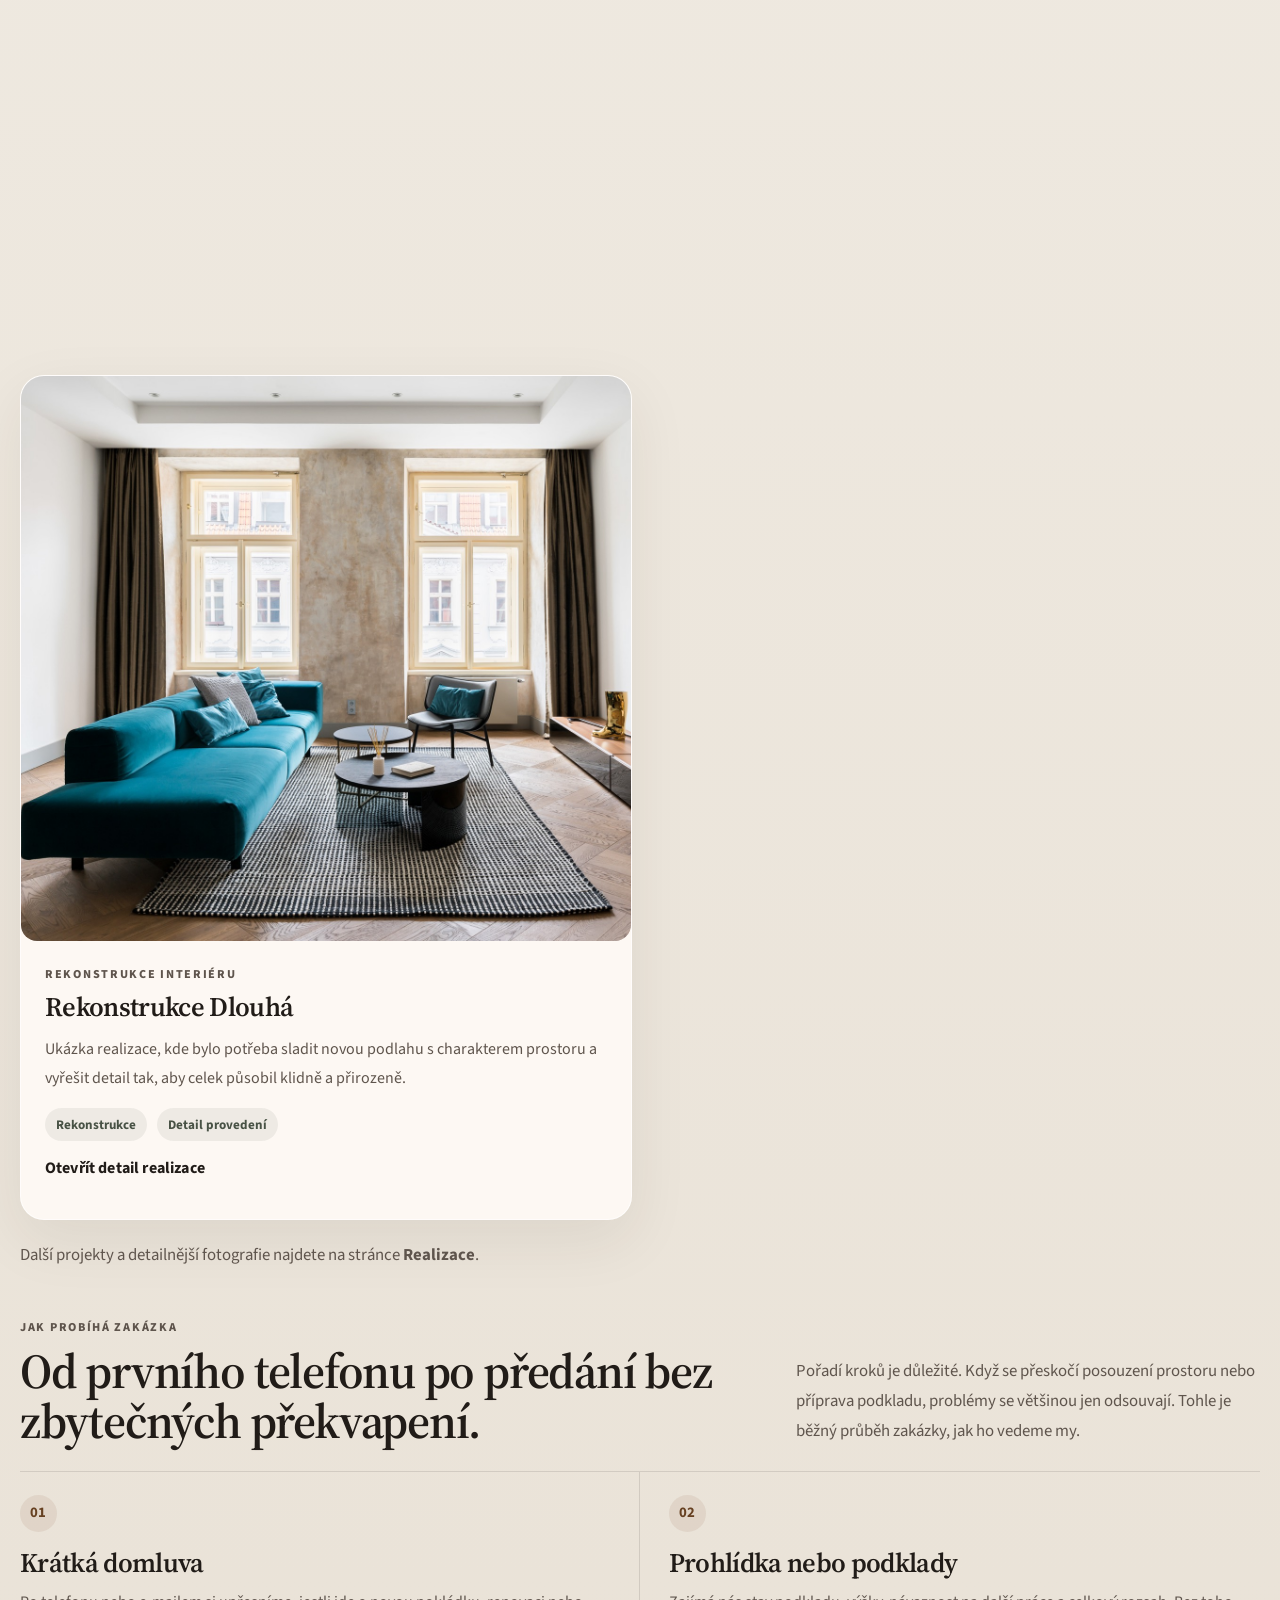
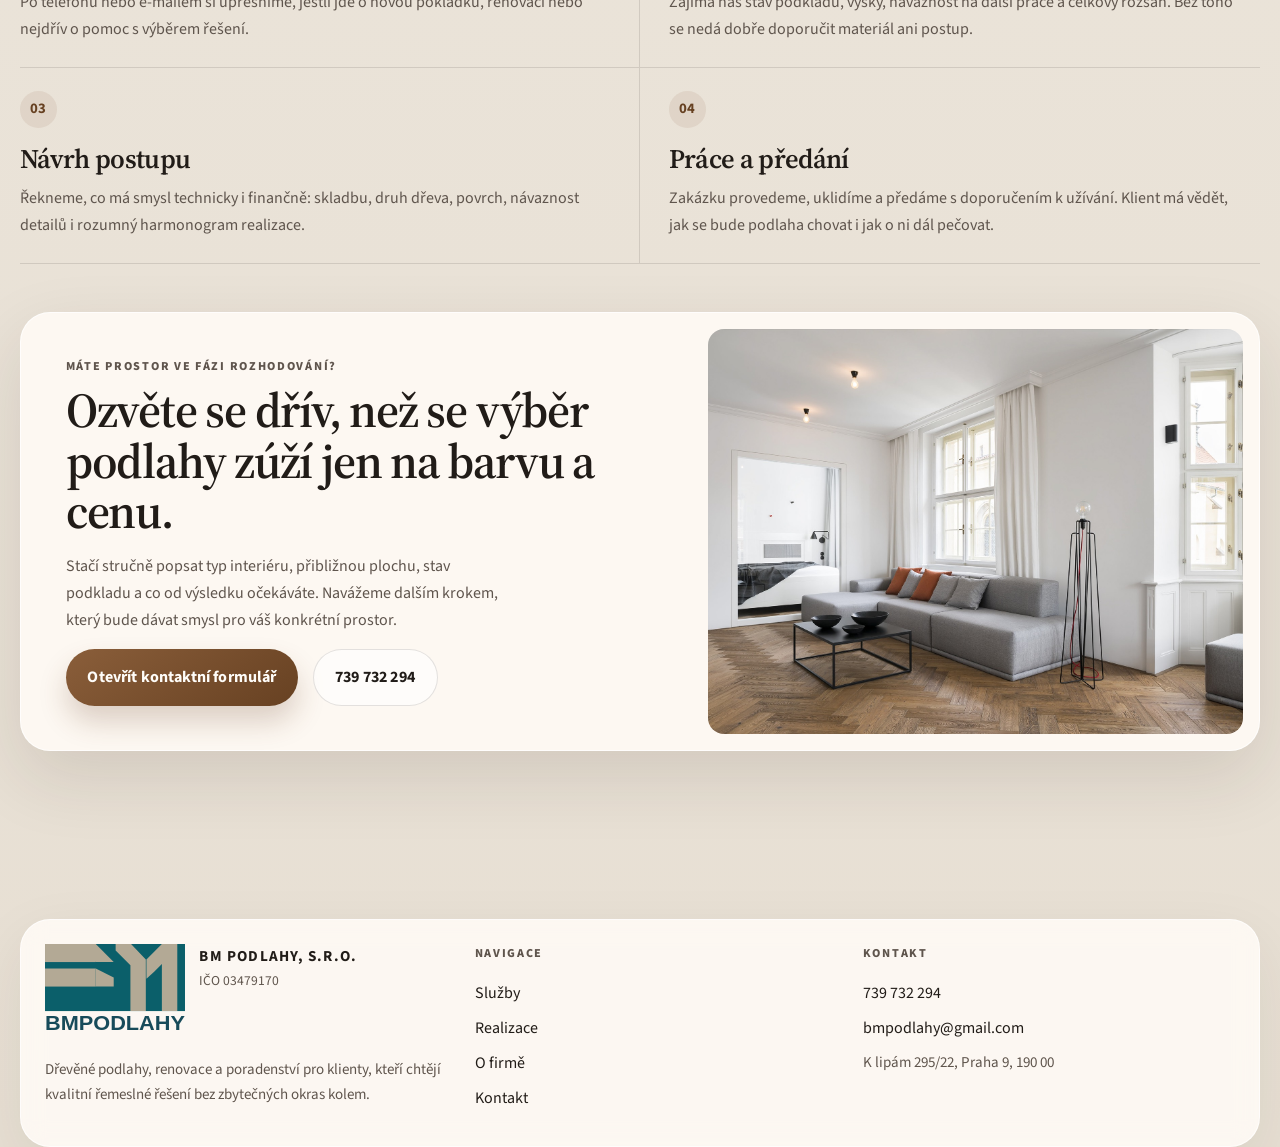
==== commit 8525ba47: "Bust CSS cache for trust heading update" ====
--- a/index.html
+++ b/index.html
@@ -37,7 +37,7 @@
   <link rel="preconnect" href="https://fonts.googleapis.com">
   <link rel="preconnect" href="https://fonts.gstatic.com" crossorigin>
   <link href="https://fonts.googleapis.com/css2?family=Source+Sans+3:wght@400;500;600;700;800&amp;family=Source+Serif+4:opsz,wght@8..60,400;8..60,500;8..60,600;8..60,700&amp;display=swap" rel="stylesheet">
-  <link rel="stylesheet" href="styles.css?v=20260423d">
+  <link rel="stylesheet" href="styles.css?v=20260428a">
 </head>
 <body data-page="home">
   <a class="skip-link" href="#main">Přeskočit na obsah</a>
--- a/styles.css
+++ b/styles.css
@@ -1237,8 +1237,9 @@
 
 .stat-card strong {
   display: block;
-  font-size: clamp(1.8rem, 3vw, 2.6rem);
-  line-height: 1;
+  font-size: clamp(1.05rem, 1.35vw, 1.28rem);
+  line-height: 1.15;
+  letter-spacing: 0;
 }
 
 .stat-card span {
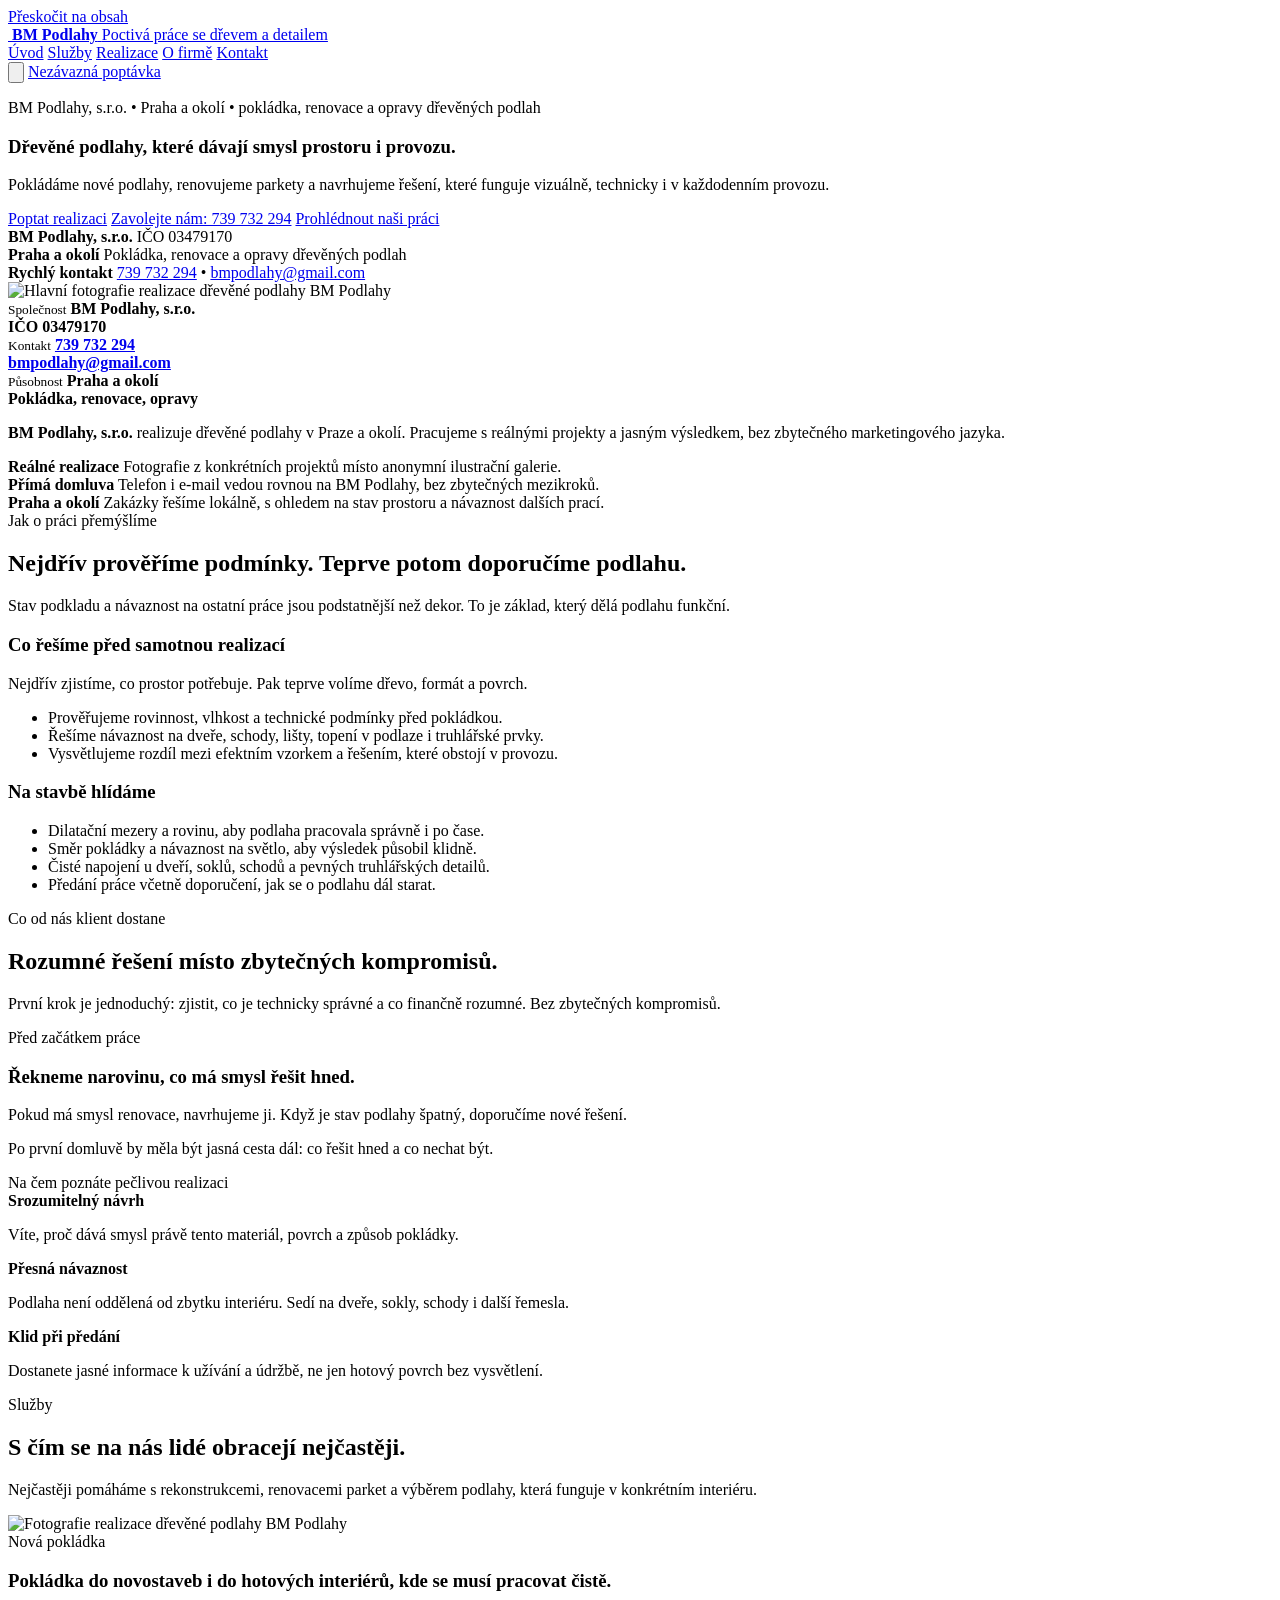
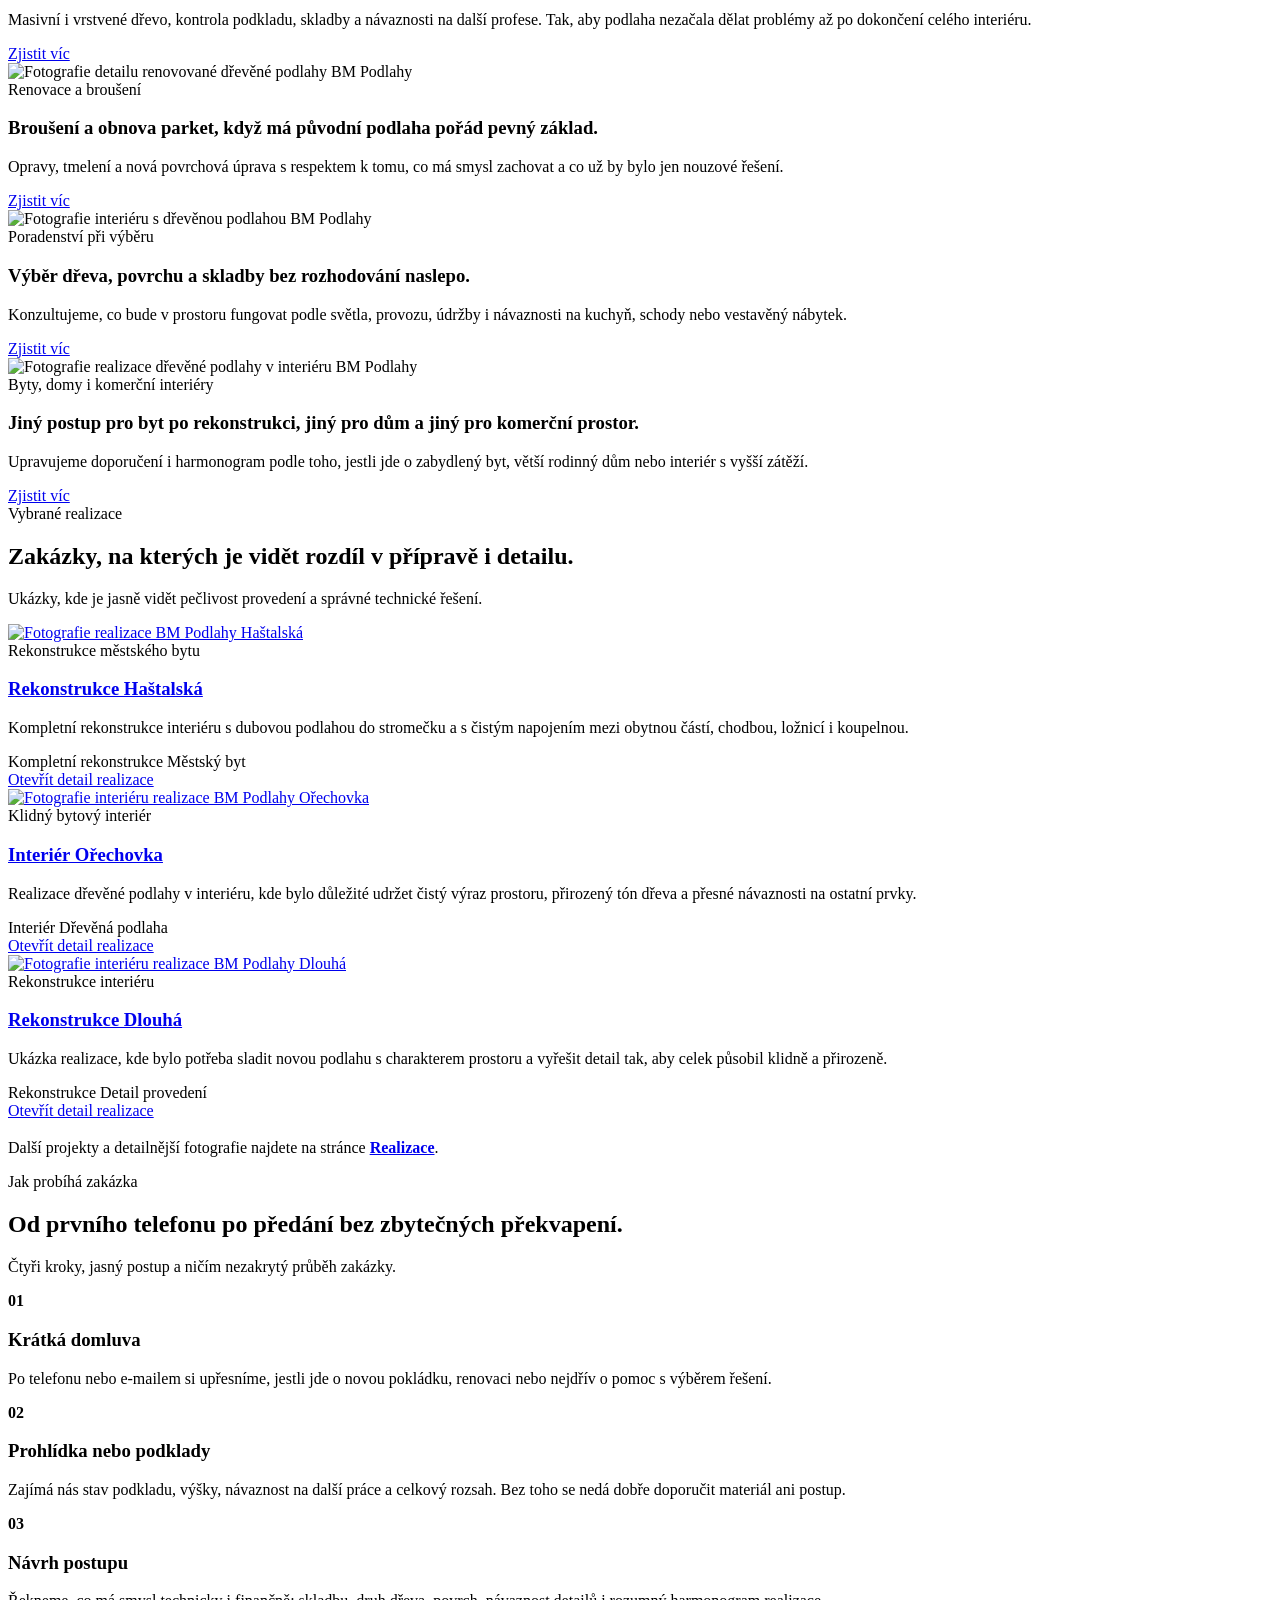
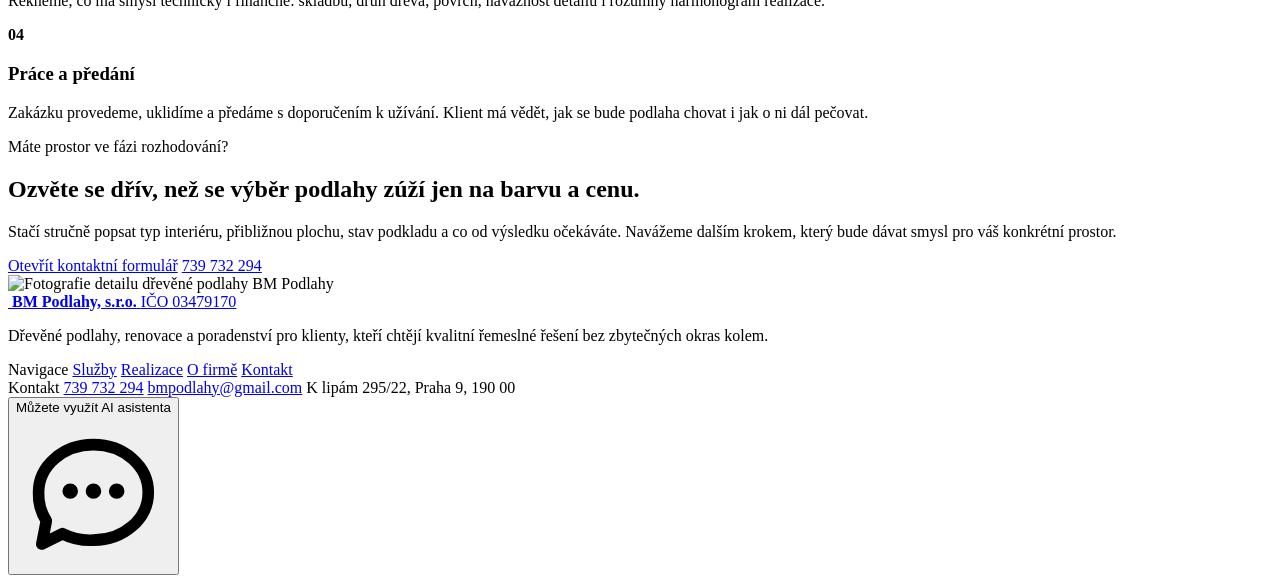
==== commit a0b7827b: "Deploy local Next version to Pages" ====
--- a/index.html
+++ b/index.html
@@ -1,52 +1,11 @@
-<!DOCTYPE html>
-<html lang="cs">
-<head>
-  <meta charset="UTF-8">
-  <meta name="viewport" content="width=device-width, initial-scale=1.0">
-  <title>BM Podlahy, s.r.o. | Dřevěné podlahy, pokládka a renovace v Praze</title>
-  <meta name="description" content="BM Podlahy, s.r.o. zajišťují pokládku dřevěných podlah, renovace, broušení i poradenství při výběru materiálu pro byty, domy a komerční interiéry v Praze a okolí.">
-  <link rel="canonical" href="https://bmpodlahy.cz/">
-  <meta property="og:type" content="website">
-  <meta property="og:locale" content="cs_CZ">
-  <meta property="og:site_name" content="BM Podlahy">
-  <meta property="og:title" content="BM Podlahy, s.r.o. | Dřevěné podlahy v Praze">
-  <meta property="og:description" content="Pokládka a renovace dřevěných podlah, broušení parket a poradenství při výběru materiálu pro Prahu a okolí.">
-  <meta property="og:url" content="https://bmpodlahy.cz/">
-  <meta property="og:image" content="https://bmpodlahy.cz/assets/optimized/hero-interier.jpg">
-  <meta name="twitter:card" content="summary_large_image">
-  <script type="application/ld+json">
-  {
-    "@context": "https://schema.org",
-    "@type": "HomeAndConstructionBusiness",
-    "name": "BM Podlahy, s.r.o.",
-    "image": "https://bmpodlahy.cz/assets/optimized/hero-interier.jpg",
-    "url": "https://bmpodlahy.cz/",
-    "telephone": "+420739732294",
-    "email": "bmpodlahy@gmail.com",
-    "address": {
-      "@type": "PostalAddress",
-      "streetAddress": "K lipám 295/22",
-      "addressLocality": "Praha 9",
-      "postalCode": "190 00",
-      "addressCountry": "CZ"
-    },
-    "areaServed": "Praha a okolí",
-    "description": "Pokládka, renovace a opravy dřevěných podlah v Praze a okolí."
-  }
-  </script>
-  <link rel="preconnect" href="https://fonts.googleapis.com">
-  <link rel="preconnect" href="https://fonts.gstatic.com" crossorigin>
-  <link href="https://fonts.googleapis.com/css2?family=Source+Sans+3:wght@400;500;600;700;800&amp;family=Source+Serif+4:opsz,wght@8..60,400;8..60,500;8..60,600;8..60,700&amp;display=swap" rel="stylesheet">
-  <link rel="stylesheet" href="styles.css?v=20260428a">
-</head>
-<body data-page="home">
+<!DOCTYPE html><!--hLVM0iVLAvZK_DgPac1hQ--><html lang="cs"><head><meta charSet="utf-8"/><meta name="viewport" content="width=device-width, initial-scale=1"/><link rel="stylesheet" href="/BM-Podlahy/_next/static/css/99d863580082570e.css" data-precedence="next"/><link rel="preload" as="script" fetchPriority="low" href="/BM-Podlahy/_next/static/chunks/webpack-6dc637ccfb0e0673.js"/><script src="/BM-Podlahy/_next/static/chunks/4bd1b696-c023c6e3521b1417.js" async=""></script><script src="/BM-Podlahy/_next/static/chunks/255-8ba879a3525e1621.js" async=""></script><script src="/BM-Podlahy/_next/static/chunks/main-app-2e6871dd59c9286b.js" async=""></script><script src="/BM-Podlahy/_next/static/chunks/app/page-6ed054cafce3f7e8.js" async=""></script><title>AI asistent BM Podlahy</title><meta name="description" content="Demo AI chatbota pro nezávazné poptávky BM Podlahy."/><script src="/BM-Podlahy/_next/static/chunks/polyfills-42372ed130431b0a.js" noModule=""></script></head><body><div hidden=""><!--$--><!--/$--></div><div>
   <a class="skip-link" href="#main">Přeskočit na obsah</a>
 
   <header class="site-header">
     <div class="shell">
       <nav class="nav" aria-label="Hlavní navigace">
-        <a class="brand" href="index.html" aria-label="BM Podlahy, domovská stránka">
-          <span class="brand-mark"><img src="assets/bm-podlahy-logo.svg" alt=""></span>
+        <a class="brand" href="/BM-Podlahy/" aria-label="BM Podlahy, domovská stránka">
+          <span class="brand-mark"><img src="/BM-Podlahy/assets/bm-podlahy-logo.svg" alt=""></span>
           <span class="brand-copy">
             <strong>BM Podlahy</strong>
             <span>Poctivá práce se dřevem a detailem</span>
@@ -54,11 +13,11 @@
         </a>
 
         <div class="nav-links" id="site-menu">
-          <a href="index.html" data-page="home">Úvod</a>
-          <a href="sluzby.html" data-page="sluzby">Služby</a>
-          <a href="realizace.html" data-page="realizace">Realizace</a>
-          <a href="o-firme.html" data-page="o-firme">O firmě</a>
-          <a href="kontakt.html" data-page="kontakt">Kontakt</a>
+          <a href="/BM-Podlahy/" data-page="home" aria-current="page">Úvod</a>
+          <a href="/BM-Podlahy/sluzby" data-page="sluzby">Služby</a>
+          <a href="/BM-Podlahy/realizace" data-page="realizace">Realizace</a>
+          <a href="/BM-Podlahy/o-firme" data-page="o-firme">O firmě</a>
+          <a href="/BM-Podlahy/kontakt" data-page="kontakt">Kontakt</a>
         </div>
 
         <div class="nav-tools">
@@ -67,7 +26,7 @@
               <path d="M4 7H20M4 12H20M4 17H20" stroke="currentColor" stroke-width="1.8" stroke-linecap="round"/>
             </svg>
           </button>
-          <a class="button" href="kontakt.html">Nezávazná poptávka</a>
+          <a class="button" href="/BM-Podlahy/kontakt">Nezávazná poptávka</a>
         </div>
       </nav>
     </div>
@@ -86,9 +45,9 @@
           </div>
 
           <div class="hero-actions">
-            <a class="button" href="kontakt.html">Poptat realizaci</a>
+            <a class="button" href="/BM-Podlahy/kontakt">Poptat realizaci</a>
             <a class="button-secondary hero-phone" href="tel:+420739732294" aria-label="Zavolejte nám na číslo 739 732 294">Zavolejte nám: 739 732 294</a>
-            <a class="button-text hero-link" href="realizace.html">Prohlédnout naši práci</a>
+            <a class="button-text hero-link" href="/BM-Podlahy/realizace">Prohlédnout naši práci</a>
           </div>
 
           <div class="hero-facts">
@@ -109,8 +68,8 @@
 
         <aside class="hero-media reveal" aria-label="Ukázka interiéru s dřevěnou podlahou">
           <div class="media-frame">
-            <!-- Vyměňte za skutečnou fotografii dominantní realizace -->
-            <img src="assets/optimized/hero-interier.jpg" alt="Hlavní fotografie realizace dřevěné podlahy BM Podlahy">
+            
+            <img src="/BM-Podlahy/assets/optimized/hero-interier.jpg" alt="Hlavní fotografie realizace dřevěné podlahy BM Podlahy">
 
           </div>
           <div class="hero-meta">
@@ -134,7 +93,7 @@
     <section class="section section-trust-intro">
       <div class="shell">
         <div class="trust-intro reveal">
-          <p><strong>BM Podlahy, s.r.o.</strong> realizuje dřevěné podlahy v Praze a okolí. Zaměřujeme se na novou pokládku, renovace i technické řešení detailů, které rozhodují o výsledku celé zakázky.</p>
+          <p><strong>BM Podlahy, s.r.o.</strong> realizuje dřevěné podlahy v Praze a okolí. Pracujeme s reálnými projekty a jasným výsledkem, bez zbytečného marketingového jazyka.</p>
         </div>
         <div class="stat-grid trust-stats reveal">
           <div class="stat-card">
@@ -161,7 +120,7 @@
             <h2>Nejdřív prověříme podmínky. Teprve potom doporučíme podlahu.</h2>
           </div>
           <p class="section-intro">
-            Dobrá podlaha nezačíná dekorem, ale podkladem, provozem a návazností na zbytek interiéru. Teprve potom dává smysl řešit materiál a finální povrch.
+            Stav podkladu a návaznost na ostatní práce jsou podstatnější než dekor. To je základ, který dělá podlahu funkční.
           </p>
         </div>
 
@@ -169,7 +128,7 @@
           <article class="surface-card reveal">
             <h3>Co řešíme před samotnou realizací</h3>
             <p class="body-copy">
-              Potřebujeme znát stav podkladu, návaznost dalších prací a to, co od výsledku očekáváte. Teprve potom má smysl vybírat dřevo, formát a povrch.
+              Nejdřív zjistíme, co prostor potřebuje. Pak teprve volíme dřevo, formát a povrch.
             </p>
             <ul>
               <li>Prověřujeme rovinnost, vlhkost a technické podmínky před pokládkou.</li>
@@ -199,7 +158,7 @@
             <h2>Rozumné řešení místo zbytečných kompromisů.</h2>
           </div>
           <p class="section-intro">
-            Na první schůzce řešíme stav prostoru, rozsah prací a to, jestli dává větší smysl nová pokládka, nebo obnova stávající podlahy. Tady se rozhoduje o výsledku celé zakázky.
+            První krok je jednoduchý: zjistit, co je technicky správné a co finančně rozumné. Bez zbytečných kompromisů.
           </p>
         </div>
 
@@ -208,10 +167,10 @@
             <span class="section-label">Před začátkem práce</span>
             <h3>Řekneme narovinu, co má smysl řešit hned.</h3>
             <p>
-              Pokud je renovace rozumná cesta, navrhneme ji. Když stará podlaha nedrží, nebudeme předstírat, že ji zachrání další broušení.
+              Pokud má smysl renovace, navrhujeme ji. Když je stav podlahy špatný, doporučíme nové řešení.
             </p>
             <p>
-              Po první domluvě by mělo být jasné, jaké jsou možnosti, co je potřeba připravit a kde se vyplatí investovat nejvíc pozornosti i rozpočtu.
+              Po první domluvě by měla být jasná cesta dál: co řešit hned a co nechat být.
             </p>
           </article>
           <aside class="detail-panel reveal">
@@ -243,60 +202,60 @@
             <h2>S čím se na nás lidé obracejí nejčastěji.</h2>
           </div>
           <p class="section-intro">
-            Nejčastěji řešíme byty po rekonstrukci, rodinné domy před dokončením, staré parkety, které si zaslouží obnovu, a situace, kdy klient nechce vybírat materiál jen podle vzorku nebo fotky.
+            Nejčastěji pomáháme s rekonstrukcemi, renovacemi parket a výběrem podlahy, která funguje v konkrétním interiéru.
           </p>
         </div>
 
         <div class="services-overview">
           <article class="service-preview featured reveal">
             <div class="gallery-photo">
-              <!-- Vyměňte za fotografii pokládky nové podlahy -->
-              <img src="assets/optimized/realizace-dobrichovice-1.jpg" alt="Fotografie realizace dřevěné podlahy BM Podlahy">
+              
+              <img src="/BM-Podlahy/assets/optimized/realizace-dobrichovice-2.jpg" alt="Fotografie realizace dřevěné podlahy BM Podlahy">
             </div>
             <div class="project-copy">
               <span class="detail-label">Nová pokládka</span>
               <h3>Pokládka do novostaveb i do hotových interiérů, kde se musí pracovat čistě.</h3>
               <p>Masivní i vrstvené dřevo, kontrola podkladu, skladby a návaznosti na další profese. Tak, aby podlaha nezačala dělat problémy až po dokončení celého interiéru.</p>
-              <a class="button-text" href="sluzby.html">Zjistit víc</a>
+              <a class="button-text" href="/BM-Podlahy/sluzby">Zjistit víc</a>
             </div>
           </article>
 
           <article class="service-preview reveal">
             <div class="gallery-photo">
-              <!-- Vyměňte za fotografii broušení nebo renovace -->
-              <img src="assets/optimized/realizace-vinohrady-2.jpg" alt="Fotografie detailu renovované dřevěné podlahy BM Podlahy">
+              
+              <img src="/BM-Podlahy/assets/optimized/realizace-vinohrady-1.jpg" alt="Fotografie detailu renovované dřevěné podlahy BM Podlahy">
             </div>
             <div class="project-copy">
               <span class="detail-label">Renovace a broušení</span>
               <h3>Broušení a obnova parket, když má původní podlaha pořád pevný základ.</h3>
               <p>Opravy, tmelení a nová povrchová úprava s respektem k tomu, co má smysl zachovat a co už by bylo jen nouzové řešení.</p>
-              <a class="button-text" href="sluzby.html">Zjistit víc</a>
+              <a class="button-text" href="/BM-Podlahy/sluzby">Zjistit víc</a>
             </div>
           </article>
 
           <article class="service-preview reveal">
             <div class="gallery-photo">
-              <!-- Vyměňte za fotografii vzorků nebo konzultace -->
-              <img src="assets/optimized/realizace-karlin-1.jpg" alt="Fotografie interiéru s dřevěnou podlahou BM Podlahy">
+              
+              <img src="/BM-Podlahy/assets/optimized/realizace-dejvice-1.jpg" alt="Fotografie interiéru s dřevěnou podlahou BM Podlahy">
             </div>
             <div class="project-copy">
               <span class="detail-label">Poradenství při výběru</span>
               <h3>Výběr dřeva, povrchu a skladby bez rozhodování naslepo.</h3>
               <p>Konzultujeme, co bude v prostoru fungovat podle světla, provozu, údržby i návaznosti na kuchyň, schody nebo vestavěný nábytek.</p>
-              <a class="button-text" href="sluzby.html">Zjistit víc</a>
+              <a class="button-text" href="/BM-Podlahy/sluzby">Zjistit víc</a>
             </div>
           </article>
 
           <article class="service-preview reveal">
             <div class="gallery-photo">
-              <!-- Vyměňte za fotografii komerčního nebo většího interiéru -->
-              <img src="assets/optimized/realizace-kancelar-1.jpg" alt="Fotografie realizace dřevěné podlahy v interiéru BM Podlahy">
+              
+              <img src="/BM-Podlahy/assets/optimized/realizace-karlin-1.jpg" alt="Fotografie realizace dřevěné podlahy v interiéru BM Podlahy">
             </div>
             <div class="project-copy">
               <span class="detail-label">Byty, domy i komerční interiéry</span>
               <h3>Jiný postup pro byt po rekonstrukci, jiný pro dům a jiný pro komerční prostor.</h3>
               <p>Upravujeme doporučení i harmonogram podle toho, jestli jde o zabydlený byt, větší rodinný dům nebo interiér s vyšší zátěží.</p>
-              <a class="button-text" href="sluzby.html">Zjistit víc</a>
+              <a class="button-text" href="/BM-Podlahy/sluzby">Zjistit víc</a>
             </div>
           </article>
         </div>
@@ -311,68 +270,68 @@
             <h2>Zakázky, na kterých je vidět rozdíl v přípravě i detailu.</h2>
           </div>
           <p class="section-intro">
-            Každá realizace vznikala v jiných podmínkách. Jinou logiku má městský byt po rekonstrukci, jinou otevřený rodinný dům a jinou prostor s vyšším provozem. Právě proto mají ukázky na webu své pevné místo.
+            Ukázky, kde je jasně vidět pečlivost provedení a správné technické řešení.
           </p>
         </div>
 
         <div class="project-grid">
           <article class="project-panel reveal">
-            <a class="card-link-media" href="hastalska.html" aria-label="Otevřít detail realizace Haštalská">
+            <a class="card-link-media" href="/BM-Podlahy/hastalska" aria-label="Otevřít detail realizace Haštalská">
               <div class="project-photo">
-                <img src="assets/optimized/hastalska/hastalska-02.jpg" alt="Fotografie realizace BM Podlahy Haštalská">
+                <img src="/BM-Podlahy/assets/optimized/hastalska/hastalska-08.jpg" alt="Fotografie realizace BM Podlahy Haštalská">
               </div>
             </a>
             <div class="project-copy">
               <span class="detail-label">Rekonstrukce městského bytu</span>
-              <h3><a class="project-title-link" href="hastalska.html">Rekonstrukce Haštalská</a></h3>
+              <h3><a class="project-title-link" href="/BM-Podlahy/hastalska">Rekonstrukce Haštalská</a></h3>
               <p>Kompletní rekonstrukce interiéru s dubovou podlahou do stromečku a s čistým napojením mezi obytnou částí, chodbou, ložnicí i koupelnou.</p>
               <div class="project-meta">
                 <span class="tag">Kompletní rekonstrukce</span>
                 <span class="tag">Městský byt</span>
               </div>
-              <a class="button-text" href="hastalska.html">Otevřít detail realizace</a>
+              <a class="button-text" href="/BM-Podlahy/hastalska">Otevřít detail realizace</a>
             </div>
           </article>
 
           <article class="project-panel reveal">
-            <a class="card-link-media" href="orechovka.html" aria-label="Otevřít detail realizace Ořechovka">
+            <a class="card-link-media" href="/BM-Podlahy/orechovka" aria-label="Otevřít detail realizace Ořechovka">
               <div class="project-photo">
-                <img src="assets/optimized/orechovka/orechovka-05.jpg" alt="Fotografie interiéru realizace BM Podlahy Ořechovka">
+                <img src="/BM-Podlahy/assets/optimized/orechovka/orechovka-05.jpg" alt="Fotografie interiéru realizace BM Podlahy Ořechovka">
               </div>
             </a>
             <div class="project-copy">
               <span class="detail-label">Klidný bytový interiér</span>
-              <h3><a class="project-title-link" href="orechovka.html">Interiér Ořechovka</a></h3>
+              <h3><a class="project-title-link" href="/BM-Podlahy/orechovka">Interiér Ořechovka</a></h3>
               <p>Realizace dřevěné podlahy v interiéru, kde bylo důležité udržet čistý výraz prostoru, přirozený tón dřeva a přesné návaznosti na ostatní prvky.</p>
               <div class="project-meta">
                 <span class="tag">Interiér</span>
                 <span class="tag">Dřevěná podlaha</span>
               </div>
-              <a class="button-text" href="orechovka.html">Otevřít detail realizace</a>
+              <a class="button-text" href="/BM-Podlahy/orechovka">Otevřít detail realizace</a>
             </div>
           </article>
 
           <article class="project-panel reveal">
-            <a class="card-link-media" href="dlouha.html" aria-label="Otevřít detail realizace Dlouhá">
+            <a class="card-link-media" href="/BM-Podlahy/dlouha" aria-label="Otevřít detail realizace Dlouhá">
               <div class="project-photo">
-                <img src="assets/optimized/dlouha/dlouha-22.jpg" alt="Fotografie interiéru realizace BM Podlahy Dlouhá">
+                <img src="/BM-Podlahy/assets/optimized/dlouha/dlouha-22.jpg" alt="Fotografie interiéru realizace BM Podlahy Dlouhá">
               </div>
             </a>
             <div class="project-copy">
               <span class="detail-label">Rekonstrukce interiéru</span>
-              <h3><a class="project-title-link" href="dlouha.html">Rekonstrukce Dlouhá</a></h3>
+              <h3><a class="project-title-link" href="/BM-Podlahy/dlouha">Rekonstrukce Dlouhá</a></h3>
               <p>Ukázka realizace, kde bylo potřeba sladit novou podlahu s charakterem prostoru a vyřešit detail tak, aby celek působil klidně a přirozeně.</p>
               <div class="project-meta">
                 <span class="tag">Rekonstrukce</span>
                 <span class="tag">Detail provedení</span>
               </div>
-              <a class="button-text" href="dlouha.html">Otevřít detail realizace</a>
+              <a class="button-text" href="/BM-Podlahy/dlouha">Otevřít detail realizace</a>
             </div>
           </article>
         </div>
 
         <p class="section-intro reveal" style="margin-top: 1.2rem;">
-          Další projekty a detailnější fotografie najdete na stránce <a href="realizace.html"><strong>Realizace</strong></a>.
+          Další projekty a detailnější fotografie najdete na stránce <a href="/BM-Podlahy/realizace"><strong>Realizace</strong></a>.
         </p>
       </div>
     </section>
@@ -385,7 +344,7 @@
             <h2>Od prvního telefonu po předání bez zbytečných překvapení.</h2>
           </div>
           <p class="section-intro">
-            Pořadí kroků je důležité. Když se přeskočí posouzení prostoru nebo příprava podkladu, problémy se většinou jen odsouvají. Tohle je běžný průběh zakázky, jak ho vedeme my.
+            Čtyři kroky, jasný postup a ničím nezakrytý průběh zakázky.
           </p>
         </div>
 
@@ -423,13 +382,13 @@
             Stačí stručně popsat typ interiéru, přibližnou plochu, stav podkladu a co od výsledku očekáváte. Navážeme dalším krokem, který bude dávat smysl pro váš konkrétní prostor.
           </p>
           <div class="hero-actions">
-            <a class="button" href="kontakt.html">Otevřít kontaktní formulář</a>
+            <a class="button" href="/BM-Podlahy/kontakt">Otevřít kontaktní formulář</a>
             <a class="button-secondary" href="tel:+420739732294">739 732 294</a>
           </div>
         </div>
         <div class="cta-photo">
-          <!-- Vyměňte za fotografii detailu materiálu nebo hotové podlahy -->
-          <img src="assets/optimized/realizace-vinohrady-2.jpg" alt="Fotografie detailu dřevěné podlahy BM Podlahy">
+          
+          <img src="/BM-Podlahy/assets/optimized/realizace-vinohrady-2.jpg" alt="Fotografie detailu dřevěné podlahy BM Podlahy">
         </div>
       </div>
     </section>
@@ -440,8 +399,8 @@
       <div class="footer-panel reveal">
         <div class="footer-grid">
           <div>
-            <a class="brand" href="index.html">
-              <span class="brand-mark"><img src="assets/bm-podlahy-logo.svg" alt=""></span>
+            <a class="brand" href="/BM-Podlahy/">
+              <span class="brand-mark"><img src="/BM-Podlahy/assets/bm-podlahy-logo.svg" alt=""></span>
               <span class="brand-copy">
                 <strong>BM Podlahy, s.r.o.</strong>
                 <span>IČO 03479170</span>
@@ -453,10 +412,10 @@
           </div>
           <div class="footer-links">
             <span class="section-label">Navigace</span>
-            <a href="sluzby.html">Služby</a>
-            <a href="realizace.html">Realizace</a>
-            <a href="o-firme.html">O firmě</a>
-            <a href="kontakt.html">Kontakt</a>
+            <a href="/BM-Podlahy/sluzby">Služby</a>
+            <a href="/BM-Podlahy/realizace">Realizace</a>
+            <a href="/BM-Podlahy/o-firme">O firmě</a>
+            <a href="/BM-Podlahy/kontakt">Kontakt</a>
           </div>
           <div class="footer-links">
             <span class="section-label">Kontakt</span>
@@ -469,6 +428,4 @@
     </div>
   </footer>
 
-  <script src="script.js"></script>
-</body>
-</html>
+  </div><aside class="ai-chat" aria-label="AI asistent BM Podlahy"><button class="ai-launcher" type="button"><span>Můžete využít AI asistenta</span><span class="ai-launcher-icon"><svg aria-hidden="true" fill="none" viewBox="0 0 24 24"><path d="M7.2 18.4 4 20l.7-3.6A7.7 7.7 0 0 1 3.5 12c0-4.1 3.8-7.4 8.5-7.4s8.5 3.3 8.5 7.4-3.8 7.4-8.5 7.4a9.6 9.6 0 0 1-4.8-1Z" stroke="currentColor" stroke-linecap="round" stroke-linejoin="round" stroke-width="1.8"></path><path d="M8.4 11.8h.01M12 11.8h.01M15.6 11.8h.01" stroke="currentColor" stroke-linecap="round" stroke-width="2.4"></path></svg></span></button></aside><!--$--><!--/$--><script src="/BM-Podlahy/_next/static/chunks/webpack-6dc637ccfb0e0673.js" id="_R_" async=""></script><script>(self.__next_f=self.__next_f||[]).push([0])</script><script>self.__next_f.push([1,"1:\"$Sreact.fragment\"\n2:I[9766,[],\"\"]\n3:I[8924,[],\"\"]\n4:I[8467,[\"974\",\"static/chunks/app/page-6ed054cafce3f7e8.js\"],\"BmRuntime\"]\n9:I[7150,[],\"\"]\n:HL[\"/BM-Podlahy/_next/static/css/99d863580082570e.css\",\"style\"]\n5:T5011,"])</script><script>self.__next_f.push([1,"\n  \u003ca class=\"skip-link\" href=\"#main\"\u003ePřeskočit na obsah\u003c/a\u003e\n\n  \u003cheader class=\"site-header\"\u003e\n    \u003cdiv class=\"shell\"\u003e\n      \u003cnav class=\"nav\" aria-label=\"Hlavní navigace\"\u003e\n        \u003ca class=\"brand\" href=\"/BM-Podlahy/\" aria-label=\"BM Podlahy, domovská stránka\"\u003e\n          \u003cspan class=\"brand-mark\"\u003e\u003cimg src=\"/BM-Podlahy/assets/bm-podlahy-logo.svg\" alt=\"\"\u003e\u003c/span\u003e\n          \u003cspan class=\"brand-copy\"\u003e\n            \u003cstrong\u003eBM Podlahy\u003c/strong\u003e\n            \u003cspan\u003ePoctivá práce se dřevem a detailem\u003c/span\u003e\n          \u003c/span\u003e\n        \u003c/a\u003e\n\n        \u003cdiv class=\"nav-links\" id=\"site-menu\"\u003e\n          \u003ca href=\"/BM-Podlahy/\" data-page=\"home\" aria-current=\"page\"\u003eÚvod\u003c/a\u003e\n          \u003ca href=\"/BM-Podlahy/sluzby\" data-page=\"sluzby\"\u003eSlužby\u003c/a\u003e\n          \u003ca href=\"/BM-Podlahy/realizace\" data-page=\"realizace\"\u003eRealizace\u003c/a\u003e\n          \u003ca href=\"/BM-Podlahy/o-firme\" data-page=\"o-firme\"\u003eO firmě\u003c/a\u003e\n          \u003ca href=\"/BM-Podlahy/kontakt\" data-page=\"kontakt\"\u003eKontakt\u003c/a\u003e\n        \u003c/div\u003e\n\n        \u003cdiv class=\"nav-tools\"\u003e\n          \u003cbutton class=\"nav-toggle\" type=\"button\" aria-expanded=\"false\" aria-controls=\"site-menu\" aria-label=\"Otevřít navigaci\"\u003e\n            \u003csvg viewBox=\"0 0 24 24\" fill=\"none\" aria-hidden=\"true\"\u003e\n              \u003cpath d=\"M4 7H20M4 12H20M4 17H20\" stroke=\"currentColor\" stroke-width=\"1.8\" stroke-linecap=\"round\"/\u003e\n            \u003c/svg\u003e\n          \u003c/button\u003e\n          \u003ca class=\"button\" href=\"/BM-Podlahy/kontakt\"\u003eNezávazná poptávka\u003c/a\u003e\n        \u003c/div\u003e\n      \u003c/nav\u003e\n    \u003c/div\u003e\n  \u003c/header\u003e\n\n  \u003cmain class=\"page\" id=\"main\"\u003e\n    \u003csection class=\"hero\"\u003e\n      \u003cdiv class=\"shell hero-grid\"\u003e\n        \u003csection class=\"hero-copy reveal\"\u003e\n          \u003cdiv class=\"hero-intro\"\u003e\n            \u003cp class=\"trust-bar\"\u003eBM Podlahy, s.r.o. • Praha a okolí • pokládka, renovace a opravy dřevěných podlah\u003c/p\u003e\n            \u003ch1\u003eDřevěné podlahy, které dávají smysl prostoru i provozu.\u003c/h1\u003e\n            \u003cp class=\"lede\"\u003e\n              Pokládáme nové podlahy, renovujeme parkety a navrhujeme řešení, které funguje vizuálně, technicky i v každodenním provozu.\n            \u003c/p\u003e\n          \u003c/div\u003e\n\n          \u003cdiv class=\"hero-actions\"\u003e\n            \u003ca class=\"button\" href=\"/BM-Podlahy/kontakt\"\u003ePoptat realizaci\u003c/a\u003e\n            \u003ca class=\"button-secondary hero-phone\" href=\"tel:+420739732294\" aria-label=\"Zavolejte nám na číslo 739 732 294\"\u003eZavolejte nám: 739 732 294\u003c/a\u003e\n            \u003ca class=\"button-text hero-link\" href=\"/BM-Podlahy/realizace\"\u003eProhlédnout naši práci\u003c/a\u003e\n          \u003c/div\u003e\n\n          \u003cdiv class=\"hero-facts\"\u003e\n            \u003cdiv class=\"fact\"\u003e\n              \u003cstrong\u003eBM Podlahy, s.r.o.\u003c/strong\u003e\n              \u003cspan\u003eIČO 03479170\u003c/span\u003e\n            \u003c/div\u003e\n            \u003cdiv class=\"fact\"\u003e\n              \u003cstrong\u003ePraha a okolí\u003c/strong\u003e\n              \u003cspan\u003ePokládka, renovace a opravy dřevěných podlah\u003c/span\u003e\n            \u003c/div\u003e\n            \u003cdiv class=\"fact\"\u003e\n              \u003cstrong\u003eRychlý kontakt\u003c/strong\u003e\n              \u003cspan\u003e\u003ca href=\"tel:+420739732294\"\u003e739 732 294\u003c/a\u003e • \u003ca href=\"mailto:bmpodlahy@gmail.com\"\u003ebmpodlahy@gmail.com\u003c/a\u003e\u003c/span\u003e\n            \u003c/div\u003e\n          \u003c/div\u003e\n        \u003c/section\u003e\n\n        \u003caside class=\"hero-media reveal\" aria-label=\"Ukázka interiéru s dřevěnou podlahou\"\u003e\n          \u003cdiv class=\"media-frame\"\u003e\n            \n            \u003cimg src=\"/BM-Podlahy/assets/optimized/hero-interier.jpg\" alt=\"Hlavní fotografie realizace dřevěné podlahy BM Podlahy\"\u003e\n\n          \u003c/div\u003e\n          \u003cdiv class=\"hero-meta\"\u003e\n            \u003cdiv class=\"meta-card\"\u003e\n              \u003csmall\u003eSpolečnost\u003c/small\u003e\n              \u003cstrong\u003eBM Podlahy, s.r.o.\u003cbr\u003eIČO 03479170\u003c/strong\u003e\n            \u003c/div\u003e\n            \u003cdiv class=\"meta-card\"\u003e\n              \u003csmall\u003eKontakt\u003c/small\u003e\n              \u003cstrong\u003e\u003ca href=\"tel:+420739732294\"\u003e739 732 294\u003c/a\u003e\u003cbr\u003e\u003ca href=\"mailto:bmpodlahy@gmail.com\"\u003ebmpodlahy@gmail.com\u003c/a\u003e\u003c/strong\u003e\n            \u003c/div\u003e\n            \u003cdiv class=\"meta-card\"\u003e\n              \u003csmall\u003ePůsobnost\u003c/small\u003e\n              \u003cstrong\u003ePraha a okolí\u003cbr\u003ePokládka, renovace, opravy\u003c/strong\u003e\n            \u003c/div\u003e\n          \u003c/div\u003e\n        \u003c/aside\u003e\n      \u003c/div\u003e\n    \u003c/section\u003e\n\n    \u003csection class=\"section section-trust-intro\"\u003e\n      \u003cdiv class=\"shell\"\u003e\n        \u003cdiv class=\"trust-intro reveal\"\u003e\n          \u003cp\u003e\u003cstrong\u003eBM Podlahy, s.r.o.\u003c/strong\u003e realizuje dřevěné podlahy v Praze a okolí. Pracujeme s reálnými projekty a jasným výsledkem, bez zbytečného marketingového jazyka.\u003c/p\u003e\n        \u003c/div\u003e\n        \u003cdiv class=\"stat-grid trust-stats reveal\"\u003e\n          \u003cdiv class=\"stat-card\"\u003e\n            \u003cstrong\u003eReálné realizace\u003c/strong\u003e\n            \u003cspan\u003eFotografie z konkrétních projektů místo anonymní ilustrační galerie.\u003c/span\u003e\n          \u003c/div\u003e\n          \u003cdiv class=\"stat-card\"\u003e\n            \u003cstrong\u003ePřímá domluva\u003c/strong\u003e\n            \u003cspan\u003eTelefon i e-mail vedou rovnou na BM Podlahy, bez zbytečných mezikroků.\u003c/span\u003e\n          \u003c/div\u003e\n          \u003cdiv class=\"stat-card\"\u003e\n            \u003cstrong\u003ePraha a okolí\u003c/strong\u003e\n            \u003cspan\u003eZakázky řešíme lokálně, s ohledem na stav prostoru a návaznost dalších prací.\u003c/span\u003e\n          \u003c/div\u003e\n        \u003c/div\u003e\n      \u003c/div\u003e\n    \u003c/section\u003e\n\n    \u003csection class=\"section\"\u003e\n      \u003cdiv class=\"shell\"\u003e\n        \u003cdiv class=\"section-header reveal\"\u003e\n          \u003cdiv\u003e\n            \u003cspan class=\"section-label\"\u003eJak o práci přemýšlíme\u003c/span\u003e\n            \u003ch2\u003eNejdřív prověříme podmínky. Teprve potom doporučíme podlahu.\u003c/h2\u003e\n          \u003c/div\u003e\n          \u003cp class=\"section-intro\"\u003e\n            Stav podkladu a návaznost na ostatní práce jsou podstatnější než dekor. To je základ, který dělá podlahu funkční.\n          \u003c/p\u003e\n        \u003c/div\u003e\n\n        \u003cdiv class=\"intro-grid\"\u003e\n          \u003carticle class=\"surface-card reveal\"\u003e\n            \u003ch3\u003eCo řešíme před samotnou realizací\u003c/h3\u003e\n            \u003cp class=\"body-copy\"\u003e\n              Nejdřív zjistíme, co prostor potřebuje. Pak teprve volíme dřevo, formát a povrch.\n            \u003c/p\u003e\n            \u003cul\u003e\n              \u003cli\u003ePrověřujeme rovinnost, vlhkost a technické podmínky před pokládkou.\u003c/li\u003e\n              \u003cli\u003eŘešíme návaznost na dveře, schody, lišty, topení v podlaze i truhlářské prvky.\u003c/li\u003e\n              \u003cli\u003eVysvětlujeme rozdíl mezi efektním vzorkem a řešením, které obstojí v provozu.\u003c/li\u003e\n            \u003c/ul\u003e\n          \u003c/article\u003e\n\n          \u003caside class=\"list-panel reveal\"\u003e\n            \u003ch3\u003eNa stavbě hlídáme\u003c/h3\u003e\n            \u003cul\u003e\n              \u003cli\u003eDilatační mezery a rovinu, aby podlaha pracovala správně i po čase.\u003c/li\u003e\n              \u003cli\u003eSměr pokládky a návaznost na světlo, aby výsledek působil klidně.\u003c/li\u003e\n              \u003cli\u003eČisté napojení u dveří, soklů, schodů a pevných truhlářských detailů.\u003c/li\u003e\n              \u003cli\u003ePředání práce včetně doporučení, jak se o podlahu dál starat.\u003c/li\u003e\n            \u003c/ul\u003e\n          \u003c/aside\u003e\n        \u003c/div\u003e\n      \u003c/div\u003e\n    \u003c/section\u003e\n\n    \u003csection class=\"section\"\u003e\n      \u003cdiv class=\"shell\"\u003e\n        \u003cdiv class=\"section-header reveal\"\u003e\n          \u003cdiv\u003e\n            \u003cspan class=\"section-label\"\u003eCo od nás klient dostane\u003c/span\u003e\n            \u003ch2\u003eRozumné řešení místo zbytečných kompromisů.\u003c/h2\u003e\n          \u003c/div\u003e\n          \u003cp class=\"section-intro\"\u003e\n            První krok je jednoduchý: zjistit, co je technicky správné a co finančně rozumné. Bez zbytečných kompromisů.\n          \u003c/p\u003e\n        \u003c/div\u003e\n\n        \u003cdiv class=\"detail-grid\"\u003e\n          \u003carticle class=\"detail-panel reveal\"\u003e\n            \u003cspan class=\"section-label\"\u003ePřed začátkem práce\u003c/span\u003e\n            \u003ch3\u003eŘekneme narovinu, co má smysl řešit hned.\u003c/h3\u003e\n            \u003cp\u003e\n              Pokud má smysl renovace, navrhujeme ji. Když je stav podlahy špatný, doporučíme nové řešení.\n            \u003c/p\u003e\n            \u003cp\u003e\n              Po první domluvě by měla být jasná cesta dál: co řešit hned a co nechat být.\n            \u003c/p\u003e\n          \u003c/article\u003e\n          \u003caside class=\"detail-panel reveal\"\u003e\n            \u003cspan class=\"section-label\"\u003eNa čem poznáte pečlivou realizaci\u003c/span\u003e\n            \u003cdiv class=\"detail-list\"\u003e\n              \u003cdiv class=\"detail-item\"\u003e\n                \u003cstrong\u003eSrozumitelný návrh\u003c/strong\u003e\n                \u003cp\u003eVíte, proč dává smysl právě tento materiál, povrch a způsob pokládky.\u003c/p\u003e\n              \u003c/div\u003e\n              \u003cdiv class=\"detail-item\"\u003e\n                \u003cstrong\u003ePřesná návaznost\u003c/strong\u003e\n                \u003cp\u003ePodlaha není oddělená od zbytku interiéru. Sedí na dveře, sokly, schody i další řemesla.\u003c/p\u003e\n              \u003c/div\u003e\n              \u003cdiv class=\"detail-item\"\u003e\n                \u003cstrong\u003eKlid při předání\u003c/strong\u003e\n                \u003cp\u003eDostanete jasné informace k užívání a údržbě, ne jen hotový povrch bez vysvětlení.\u003c/p\u003e\n              \u003c/div\u003e\n            \u003c/div\u003e\n          \u003c/aside\u003e\n        \u003c/div\u003e\n      \u003c/div\u003e\n    \u003c/section\u003e\n\n    \u003csection class=\"section\"\u003e\n      \u003cdiv class=\"shell\"\u003e\n        \u003cdiv class=\"section-header reveal\"\u003e\n          \u003cdiv\u003e\n            \u003cspan class=\"section-label\"\u003eSlužby\u003c/span\u003e\n            \u003ch2\u003eS čím se na nás lidé obracejí nejčastěji.\u003c/h2\u003e\n          \u003c/div\u003e\n          \u003cp class=\"section-intro\"\u003e\n            Nejčastěji pomáháme s rekonstrukcemi, renovacemi parket a výběrem podlahy, která funguje v konkrétním interiéru.\n          \u003c/p\u003e\n        \u003c/div\u003e\n\n        \u003cdiv class=\"services-overview\"\u003e\n          \u003carticle class=\"service-preview featured reveal\"\u003e\n            \u003cdiv class=\"gallery-photo\"\u003e\n              \n              \u003cimg src=\"/BM-Podlahy/assets/optimized/realizace-dobrichovice-2.jpg\" alt=\"Fotografie realizace dřevěné podlahy BM Podlahy\"\u003e\n            \u003c/div\u003e\n            \u003cdiv class=\"project-copy\"\u003e\n              \u003cspan class=\"detail-label\"\u003eNová pokládka\u003c/span\u003e\n              \u003ch3\u003ePokládka do novostaveb i do hotových interiérů, kde se musí pracovat čistě.\u003c/h3\u003e\n              \u003cp\u003eMasivní i vrstvené dřevo, kontrola podkladu, skladby a návaznosti na další profese. Tak, aby podlaha nezačala dělat problémy až po dokončení celého interiéru.\u003c/p\u003e\n              \u003ca class=\"button-text\" href=\"/BM-Podlahy/sluzby\"\u003eZjistit víc\u003c/a\u003e\n            \u003c/div\u003e\n          \u003c/article\u003e\n\n          \u003carticle class=\"service-preview reveal\"\u003e\n            \u003cdiv class=\"gallery-photo\"\u003e\n              \n              \u003cimg src=\"/BM-Podlahy/assets/optimized/realizace-vinohrady-1.jpg\" alt=\"Fotografie detailu renovované dřevěné podlahy BM Podlahy\"\u003e\n            \u003c/div\u003e\n            \u003cdiv class=\"project-copy\"\u003e\n              \u003cspan class=\"detail-label\"\u003eRenovace a broušení\u003c/span\u003e\n              \u003ch3\u003eBroušení a obnova parket, když má původní podlaha pořád pevný základ.\u003c/h3\u003e\n              \u003cp\u003eOpravy, tmelení a nová povrchová úprava s respektem k tomu, co má smysl zachovat a co už by bylo jen nouzové řešení.\u003c/p\u003e\n              \u003ca class=\"button-text\" href=\"/BM-Podlahy/sluzby\"\u003eZjistit víc\u003c/a\u003e\n            \u003c/div\u003e\n          \u003c/article\u003e\n\n          \u003carticle class=\"service-preview reveal\"\u003e\n            \u003cdiv class=\"gallery-photo\"\u003e\n              \n              \u003cimg src=\"/BM-Podlahy/assets/optimized/realizace-dejvice-1.jpg\" alt=\"Fotografie interiéru s dřevěnou podlahou BM Podlahy\"\u003e\n            \u003c/div\u003e\n            \u003cdiv class=\"project-copy\"\u003e\n              \u003cspan class=\"detail-label\"\u003ePoradenství při výběru\u003c/span\u003e\n              \u003ch3\u003eVýběr dřeva, povrchu a skladby bez rozhodování naslepo.\u003c/h3\u003e\n              \u003cp\u003eKonzultujeme, co bude v prostoru fungovat podle světla, provozu, údržby i návaznosti na kuchyň, schody nebo vestavěný nábytek.\u003c/p\u003e\n              \u003ca class=\"button-text\" href=\"/BM-Podlahy/sluzby\"\u003eZjistit víc\u003c/a\u003e\n            \u003c/div\u003e\n          \u003c/article\u003e\n\n          \u003carticle class=\"service-preview reveal\"\u003e\n            \u003cdiv class=\"gallery-photo\"\u003e\n              \n              \u003cimg src=\"/BM-Podlahy/assets/optimized/realizace-karlin-1.jpg\" alt=\"Fotografie realizace dřevěné podlahy v interiéru BM Podlahy\"\u003e\n            \u003c/div\u003e\n            \u003cdiv class=\"project-copy\"\u003e\n              \u003cspan class=\"detail-label\"\u003eByty, domy i komerční interiéry\u003c/span\u003e\n              \u003ch3\u003eJiný postup pro byt po rekonstrukci, jiný pro dům a jiný pro komerční prostor.\u003c/h3\u003e\n              \u003cp\u003eUpravujeme doporučení i harmonogram podle toho, jestli jde o zabydlený byt, větší rodinný dům nebo interiér s vyšší zátěží.\u003c/p\u003e\n              \u003ca class=\"button-text\" href=\"/BM-Podlahy/sluzby\"\u003eZjistit víc\u003c/a\u003e\n            \u003c/div\u003e\n          \u003c/article\u003e\n        \u003c/div\u003e\n      \u003c/div\u003e\n    \u003c/section\u003e\n\n    \u003csection class=\"section\"\u003e\n      \u003cdiv class=\"shell\"\u003e\n        \u003cdiv class=\"section-header reveal\"\u003e\n          \u003cdiv\u003e\n            \u003cspan class=\"section-label\"\u003eVybrané realizace\u003c/span\u003e\n            \u003ch2\u003eZakázky, na kterých je vidět rozdíl v přípravě i detailu.\u003c/h2\u003e\n          \u003c/div\u003e\n          \u003cp class=\"section-intro\"\u003e\n            Ukázky, kde je jasně vidět pečlivost provedení a správné technické řešení.\n          \u003c/p\u003e\n        \u003c/div\u003e\n\n        \u003cdiv class=\"project-grid\"\u003e\n          \u003carticle class=\"project-panel reveal\"\u003e\n            \u003ca class=\"card-link-media\" href=\"/BM-Podlahy/hastalska\" aria-label=\"Otevřít detail realizace Haštalská\"\u003e\n              \u003cdiv class=\"project-photo\"\u003e\n                \u003cimg src=\"/BM-Podlahy/assets/optimized/hastalska/hastalska-08.jpg\" alt=\"Fotografie realizace BM Podlahy Haštalská\"\u003e\n              \u003c/div\u003e\n            \u003c/a\u003e\n            \u003cdiv class=\"project-copy\"\u003e\n              \u003cspan class=\"detail-label\"\u003eRekonstrukce městského bytu\u003c/span\u003e\n              \u003ch3\u003e\u003ca class=\"project-title-link\" href=\"/BM-Podlahy/hastalska\"\u003eRekonstrukce Haštalská\u003c/a\u003e\u003c/h3\u003e\n              \u003cp\u003eKompletní rekonstrukce interiéru s dubovou podlahou do stromečku a s čistým napojením mezi obytnou částí, chodbou, ložnicí i koupelnou.\u003c/p\u003e\n              \u003cdiv class=\"project-meta\"\u003e\n                \u003cspan class=\"tag\"\u003eKompletní rekonstrukce\u003c/span\u003e\n                \u003cspan class=\"tag\"\u003eMěstský byt\u003c/span\u003e\n              \u003c/div\u003e\n              \u003ca class=\"button-text\" href=\"/BM-Podlahy/hastalska\"\u003eOtevřít detail realizace\u003c/a\u003e\n            \u003c/div\u003e\n          \u003c/article\u003e\n\n          \u003carticle class=\"project-panel reveal\"\u003e\n            \u003ca class=\"card-link-media\" href=\"/BM-Podlahy/orechovka\" aria-label=\"Otevřít detail realizace Ořechovka\"\u003e\n              \u003cdiv class=\"project-photo\"\u003e\n                \u003cimg src=\"/BM-Podlahy/assets/optimized/orechovka/orechovka-05.jpg\" alt=\"Fotografie interiéru realizace BM Podlahy Ořechovka\"\u003e\n              \u003c/div\u003e\n            \u003c/a\u003e\n            \u003cdiv class=\"project-copy\"\u003e\n              \u003cspan class=\"detail-label\"\u003eKlidný bytový interiér\u003c/span\u003e\n              \u003ch3\u003e\u003ca class=\"project-title-link\" href=\"/BM-Podlahy/orechovka\"\u003eInteriér Ořechovka\u003c/a\u003e\u003c/h3\u003e\n              \u003cp\u003eRealizace dřevěné podlahy v interiéru, kde bylo důležité udržet čistý výraz prostoru, přirozený tón dřeva a přesné návaznosti na ostatní prvky.\u003c/p\u003e\n              \u003cdiv class=\"project-meta\"\u003e\n                \u003cspan class=\"tag\"\u003eInteriér\u003c/span\u003e\n                \u003cspan class=\"tag\"\u003eDřevěná podlaha\u003c/span\u003e\n              \u003c/div\u003e\n              \u003ca class=\"button-text\" href=\"/BM-Podlahy/orechovka\"\u003eOtevřít detail realizace\u003c/a\u003e\n            \u003c/div\u003e\n          \u003c/article\u003e\n\n          \u003carticle class=\"project-panel reveal\"\u003e\n            \u003ca class=\"card-link-media\" href=\"/BM-Podlahy/dlouha\" aria-label=\"Otevřít detail realizace Dlouhá\"\u003e\n              \u003cdiv class=\"project-photo\"\u003e\n                \u003cimg src=\"/BM-Podlahy/assets/optimized/dlouha/dlouha-22.jpg\" alt=\"Fotografie interiéru realizace BM Podlahy Dlouhá\"\u003e\n              \u003c/div\u003e\n            \u003c/a\u003e\n            \u003cdiv class=\"project-copy\"\u003e\n              \u003cspan class=\"detail-label\"\u003eRekonstrukce interiéru\u003c/span\u003e\n              \u003ch3\u003e\u003ca class=\"project-title-link\" href=\"/BM-Podlahy/dlouha\"\u003eRekonstrukce Dlouhá\u003c/a\u003e\u003c/h3\u003e\n              \u003cp\u003eUkázka realizace, kde bylo potřeba sladit novou podlahu s charakterem prostoru a vyřešit detail tak, aby celek působil klidně a přirozeně.\u003c/p\u003e\n              \u003cdiv class=\"project-meta\"\u003e\n                \u003cspan class=\"tag\"\u003eRekonstrukce\u003c/span\u003e\n                \u003cspan class=\"tag\"\u003eDetail provedení\u003c/span\u003e\n              \u003c/div\u003e\n              \u003ca class=\"button-text\" href=\"/BM-Podlahy/dlouha\"\u003eOtevřít detail realizace\u003c/a\u003e\n            \u003c/div\u003e\n          \u003c/article\u003e\n        \u003c/div\u003e\n\n        \u003cp class=\"section-intro reveal\" style=\"margin-top: 1.2rem;\"\u003e\n          Další projekty a detailnější fotografie najdete na stránce \u003ca href=\"/BM-Podlahy/realizace\"\u003e\u003cstrong\u003eRealizace\u003c/strong\u003e\u003c/a\u003e.\n        \u003c/p\u003e\n      \u003c/div\u003e\n    \u003c/section\u003e\n\n    \u003csection class=\"section\"\u003e\n      \u003cdiv class=\"shell\"\u003e\n        \u003cdiv class=\"section-header reveal\"\u003e\n          \u003cdiv\u003e\n            \u003cspan class=\"section-label\"\u003eJak probíhá zakázka\u003c/span\u003e\n            \u003ch2\u003eOd prvního telefonu po předání bez zbytečných překvapení.\u003c/h2\u003e\n          \u003c/div\u003e\n          \u003cp class=\"section-intro\"\u003e\n            Čtyři kroky, jasný postup a ničím nezakrytý průběh zakázky.\n          \u003c/p\u003e\n        \u003c/div\u003e\n\n        \u003cdiv class=\"process-grid\"\u003e\n          \u003carticle class=\"process-step reveal\"\u003e\n            \u003cstrong\u003e01\u003c/strong\u003e\n            \u003ch3\u003eKrátká domluva\u003c/h3\u003e\n            \u003cp\u003ePo telefonu nebo e-mailem si upřesníme, jestli jde o novou pokládku, renovaci nebo nejdřív o pomoc s výběrem řešení.\u003c/p\u003e\n          \u003c/article\u003e\n          \u003carticle class=\"process-step reveal\"\u003e\n            \u003cstrong\u003e02\u003c/strong\u003e\n            \u003ch3\u003eProhlídka nebo podklady\u003c/h3\u003e\n            \u003cp\u003eZajímá nás stav podkladu, výšky, návaznost na další práce a celkový rozsah. Bez toho se nedá dobře doporučit materiál ani postup.\u003c/p\u003e\n          \u003c/article\u003e\n          \u003carticle class=\"process-step reveal\"\u003e\n            \u003cstrong\u003e03\u003c/strong\u003e\n            \u003ch3\u003eNávrh postupu\u003c/h3\u003e\n            \u003cp\u003eŘekneme, co má smysl technicky i finančně: skladbu, druh dřeva, povrch, návaznost detailů i rozumný harmonogram realizace.\u003c/p\u003e\n          \u003c/article\u003e\n          \u003carticle class=\"process-step reveal\"\u003e\n            \u003cstrong\u003e04\u003c/strong\u003e\n            \u003ch3\u003ePráce a předání\u003c/h3\u003e\n            \u003cp\u003eZakázku provedeme, uklidíme a předáme s doporučením k užívání. Klient má vědět, jak se bude podlaha chovat i jak o ni dál pečovat.\u003c/p\u003e\n          \u003c/article\u003e\n        \u003c/div\u003e\n      \u003c/div\u003e\n    \u003c/section\u003e\n\n    \u003csection class=\"cta-band\"\u003e\n      \u003cdiv class=\"shell cta-shell reveal\"\u003e\n        \u003cdiv class=\"cta-copy\"\u003e\n          \u003cspan class=\"section-label\"\u003eMáte prostor ve fázi rozhodování?\u003c/span\u003e\n          \u003ch2\u003eOzvěte se dřív, než se výběr podlahy zúží jen na barvu a cenu.\u003c/h2\u003e\n          \u003cp\u003e\n            Stačí stručně popsat typ interiéru, přibližnou plochu, stav podkladu a co od výsledku očekáváte. Navážeme dalším krokem, který bude dávat smysl pro váš konkrétní prostor.\n          \u003c/p\u003e\n          \u003cdiv class=\"hero-actions\"\u003e\n            \u003ca class=\"button\" href=\"/BM-Podlahy/kontakt\"\u003eOtevřít kontaktní formulář\u003c/a\u003e\n            \u003ca class=\"button-secondary\" href=\"tel:+420739732294\"\u003e739 732 294\u003c/a\u003e\n          \u003c/div\u003e\n        \u003c/div\u003e\n        \u003cdiv class=\"cta-photo\"\u003e\n          \n          \u003cimg src=\"/BM-Podlahy/assets/optimized/realizace-vinohrady-2.jpg\" alt=\"Fotografie detailu dřevěné podlahy BM Podlahy\"\u003e\n        \u003c/div\u003e\n      \u003c/div\u003e\n    \u003c/section\u003e\n  \u003c/main\u003e\n\n  \u003cfooter class=\"footer\"\u003e\n    \u003cdiv class=\"shell\"\u003e\n      \u003cdiv class=\"footer-panel reveal\"\u003e\n        \u003cdiv class=\"footer-grid\"\u003e\n          \u003cdiv\u003e\n            \u003ca class=\"brand\" href=\"/BM-Podlahy/\"\u003e\n              \u003cspan class=\"brand-mark\"\u003e\u003cimg src=\"/BM-Podlahy/assets/bm-podlahy-logo.svg\" alt=\"\"\u003e\u003c/span\u003e\n              \u003cspan class=\"brand-copy\"\u003e\n                \u003cstrong\u003eBM Podlahy, s.r.o.\u003c/strong\u003e\n                \u003cspan\u003eIČO 03479170\u003c/span\u003e\n              \u003c/span\u003e\n            \u003c/a\u003e\n            \u003cp class=\"footer-copy\"\u003e\n              Dřevěné podlahy, renovace a poradenství pro klienty, kteří chtějí kvalitní řemeslné řešení bez zbytečných okras kolem.\n            \u003c/p\u003e\n          \u003c/div\u003e\n          \u003cdiv class=\"footer-links\"\u003e\n            \u003cspan class=\"section-label\"\u003eNavigace\u003c/span\u003e\n            \u003ca href=\"/BM-Podlahy/sluzby\"\u003eSlužby\u003c/a\u003e\n            \u003ca href=\"/BM-Podlahy/realizace\"\u003eRealizace\u003c/a\u003e\n            \u003ca href=\"/BM-Podlahy/o-firme\"\u003eO firmě\u003c/a\u003e\n            \u003ca href=\"/BM-Podlahy/kontakt\"\u003eKontakt\u003c/a\u003e\n          \u003c/div\u003e\n          \u003cdiv class=\"footer-links\"\u003e\n            \u003cspan class=\"section-label\"\u003eKontakt\u003c/span\u003e\n            \u003ca href=\"tel:+420739732294\"\u003e739 732 294\u003c/a\u003e\n            \u003ca href=\"mailto:bmpodlahy@gmail.com\"\u003ebmpodlahy@gmail.com\u003c/a\u003e\n            \u003cspan class=\"footer-copy\"\u003eK lipám 295/22, Praha 9, 190 00\u003c/span\u003e\n          \u003c/div\u003e\n        \u003c/div\u003e\n      \u003c/div\u003e\n    \u003c/div\u003e\n  \u003c/footer\u003e\n\n  "])</script><script>self.__next_f.push([1,"0:{\"P\":null,\"b\":\"hLVM0iVLAvZK_DgPac1hQ\",\"p\":\"/BM-Podlahy\",\"c\":[\"\",\"\"],\"i\":false,\"f\":[[[\"\",{\"children\":[\"__PAGE__\",{}]},\"$undefined\",\"$undefined\",true],[\"\",[\"$\",\"$1\",\"c\",{\"children\":[[[\"$\",\"link\",\"0\",{\"rel\":\"stylesheet\",\"href\":\"/BM-Podlahy/_next/static/css/99d863580082570e.css\",\"precedence\":\"next\",\"crossOrigin\":\"$undefined\",\"nonce\":\"$undefined\"}]],[\"$\",\"html\",null,{\"lang\":\"cs\",\"children\":[\"$\",\"body\",null,{\"children\":[\"$\",\"$L2\",null,{\"parallelRouterKey\":\"children\",\"error\":\"$undefined\",\"errorStyles\":\"$undefined\",\"errorScripts\":\"$undefined\",\"template\":[\"$\",\"$L3\",null,{}],\"templateStyles\":\"$undefined\",\"templateScripts\":\"$undefined\",\"notFound\":[[[\"$\",\"title\",null,{\"children\":\"404: This page could not be found.\"}],[\"$\",\"div\",null,{\"style\":{\"fontFamily\":\"system-ui,\\\"Segoe UI\\\",Roboto,Helvetica,Arial,sans-serif,\\\"Apple Color Emoji\\\",\\\"Segoe UI Emoji\\\"\",\"height\":\"100vh\",\"textAlign\":\"center\",\"display\":\"flex\",\"flexDirection\":\"column\",\"alignItems\":\"center\",\"justifyContent\":\"center\"},\"children\":[\"$\",\"div\",null,{\"children\":[[\"$\",\"style\",null,{\"dangerouslySetInnerHTML\":{\"__html\":\"body{color:#000;background:#fff;margin:0}.next-error-h1{border-right:1px solid rgba(0,0,0,.3)}@media (prefers-color-scheme:dark){body{color:#fff;background:#000}.next-error-h1{border-right:1px solid rgba(255,255,255,.3)}}\"}}],[\"$\",\"h1\",null,{\"className\":\"next-error-h1\",\"style\":{\"display\":\"inline-block\",\"margin\":\"0 20px 0 0\",\"padding\":\"0 23px 0 0\",\"fontSize\":24,\"fontWeight\":500,\"verticalAlign\":\"top\",\"lineHeight\":\"49px\"},\"children\":404}],[\"$\",\"div\",null,{\"style\":{\"display\":\"inline-block\"},\"children\":[\"$\",\"h2\",null,{\"style\":{\"fontSize\":14,\"fontWeight\":400,\"lineHeight\":\"49px\",\"margin\":0},\"children\":\"This page could not be found.\"}]}]]}]}]],[]],\"forbidden\":\"$undefined\",\"unauthorized\":\"$undefined\"}]}]}]]}],{\"children\":[\"__PAGE__\",[\"$\",\"$1\",\"c\",{\"children\":[[[\"$\",\"$L4\",null,{\"page\":\"home\"}],[\"$\",\"div\",null,{\"dangerouslySetInnerHTML\":{\"__html\":\"$5\"}}],\"$L6\"],null,\"$L7\"]}],{},null,false]},null,false],\"$L8\",false]],\"m\":\"$undefined\",\"G\":[\"$9\",[]],\"s\":false,\"S\":true}\n"])</script><script>self.__next_f.push([1,"a:I[2888,[\"974\",\"static/chunks/app/page-6ed054cafce3f7e8.js\"],\"AiAssistant\"]\nb:I[4431,[],\"OutletBoundary\"]\nd:I[5278,[],\"AsyncMetadataOutlet\"]\nf:I[4431,[],\"ViewportBoundary\"]\n11:I[4431,[],\"MetadataBoundary\"]\n12:\"$Sreact.suspense\"\n6:[\"$\",\"$La\",null,{}]\n7:[\"$\",\"$Lb\",null,{\"children\":[\"$Lc\",[\"$\",\"$Ld\",null,{\"promise\":\"$@e\"}]]}]\n8:[\"$\",\"$1\",\"h\",{\"children\":[null,[[\"$\",\"$Lf\",null,{\"children\":\"$L10\"}],null],[\"$\",\"$L11\",null,{\"children\":[\"$\",\"div\",null,{\"hidden\":true,\"children\":[\"$\",\"$12\",null,{\"fallback\":null,\"children\":\"$L13\"}]}]}]]}]\n"])</script><script>self.__next_f.push([1,"10:[[\"$\",\"meta\",\"0\",{\"charSet\":\"utf-8\"}],[\"$\",\"meta\",\"1\",{\"name\":\"viewport\",\"content\":\"width=device-width, initial-scale=1\"}]]\nc:null\n"])</script><script>self.__next_f.push([1,"e:{\"metadata\":[[\"$\",\"title\",\"0\",{\"children\":\"AI asistent BM Podlahy\"}],[\"$\",\"meta\",\"1\",{\"name\":\"description\",\"content\":\"Demo AI chatbota pro nezávazné poptávky BM Podlahy.\"}]],\"error\":null,\"digest\":\"$undefined\"}\n"])</script><script>self.__next_f.push([1,"13:\"$e:metadata\"\n"])</script></body></html>
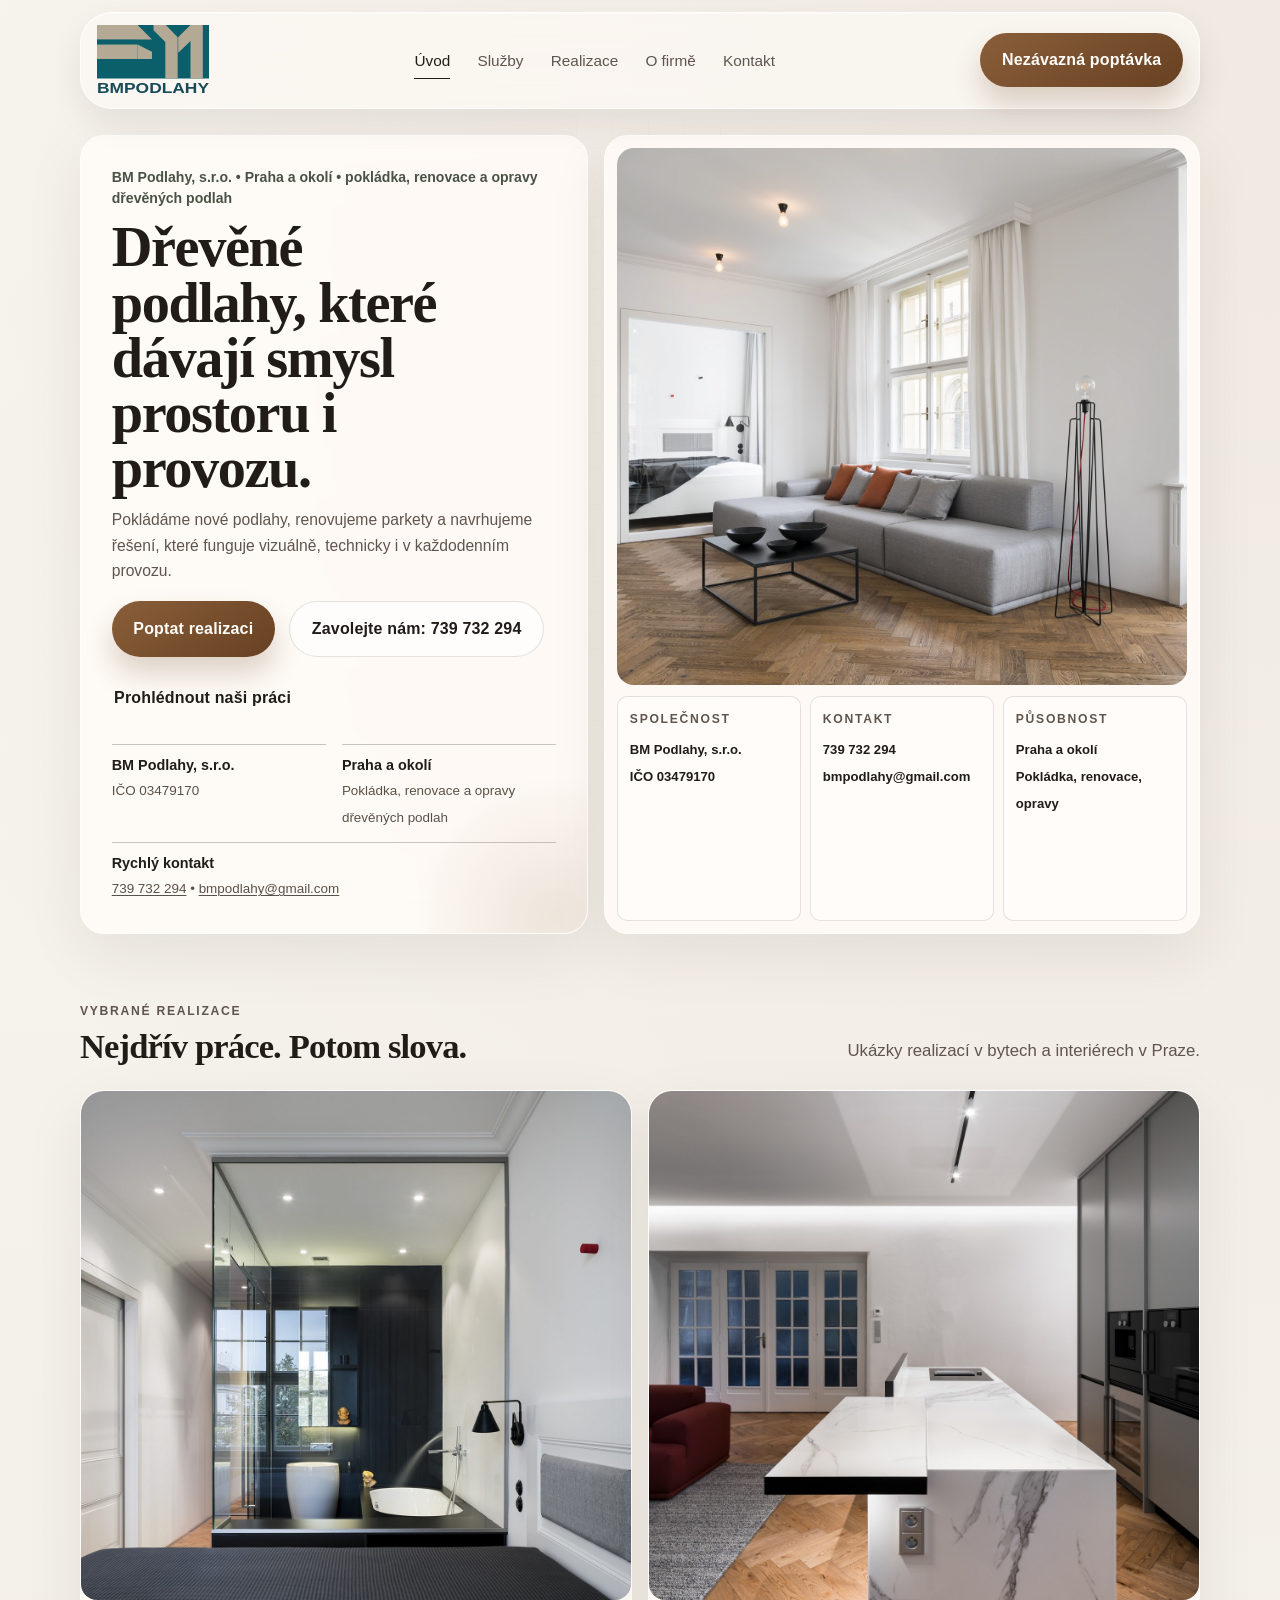
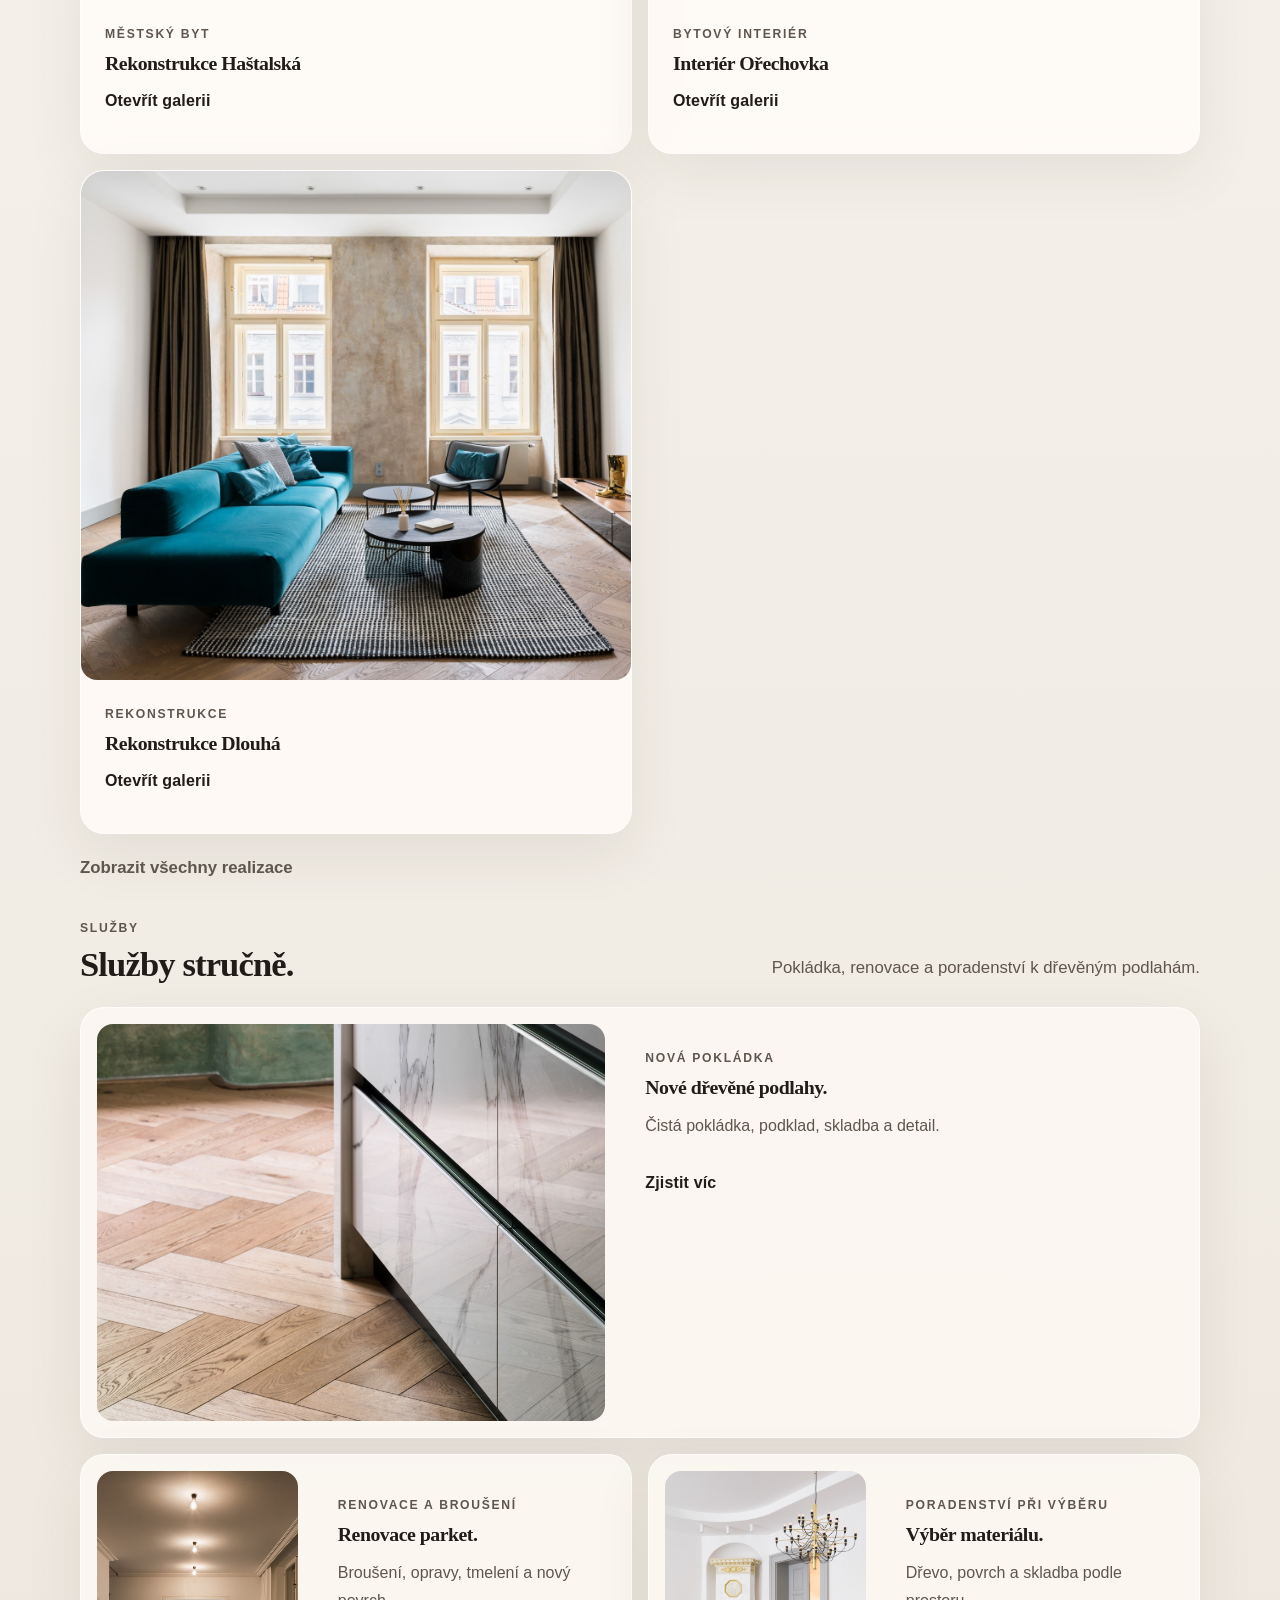
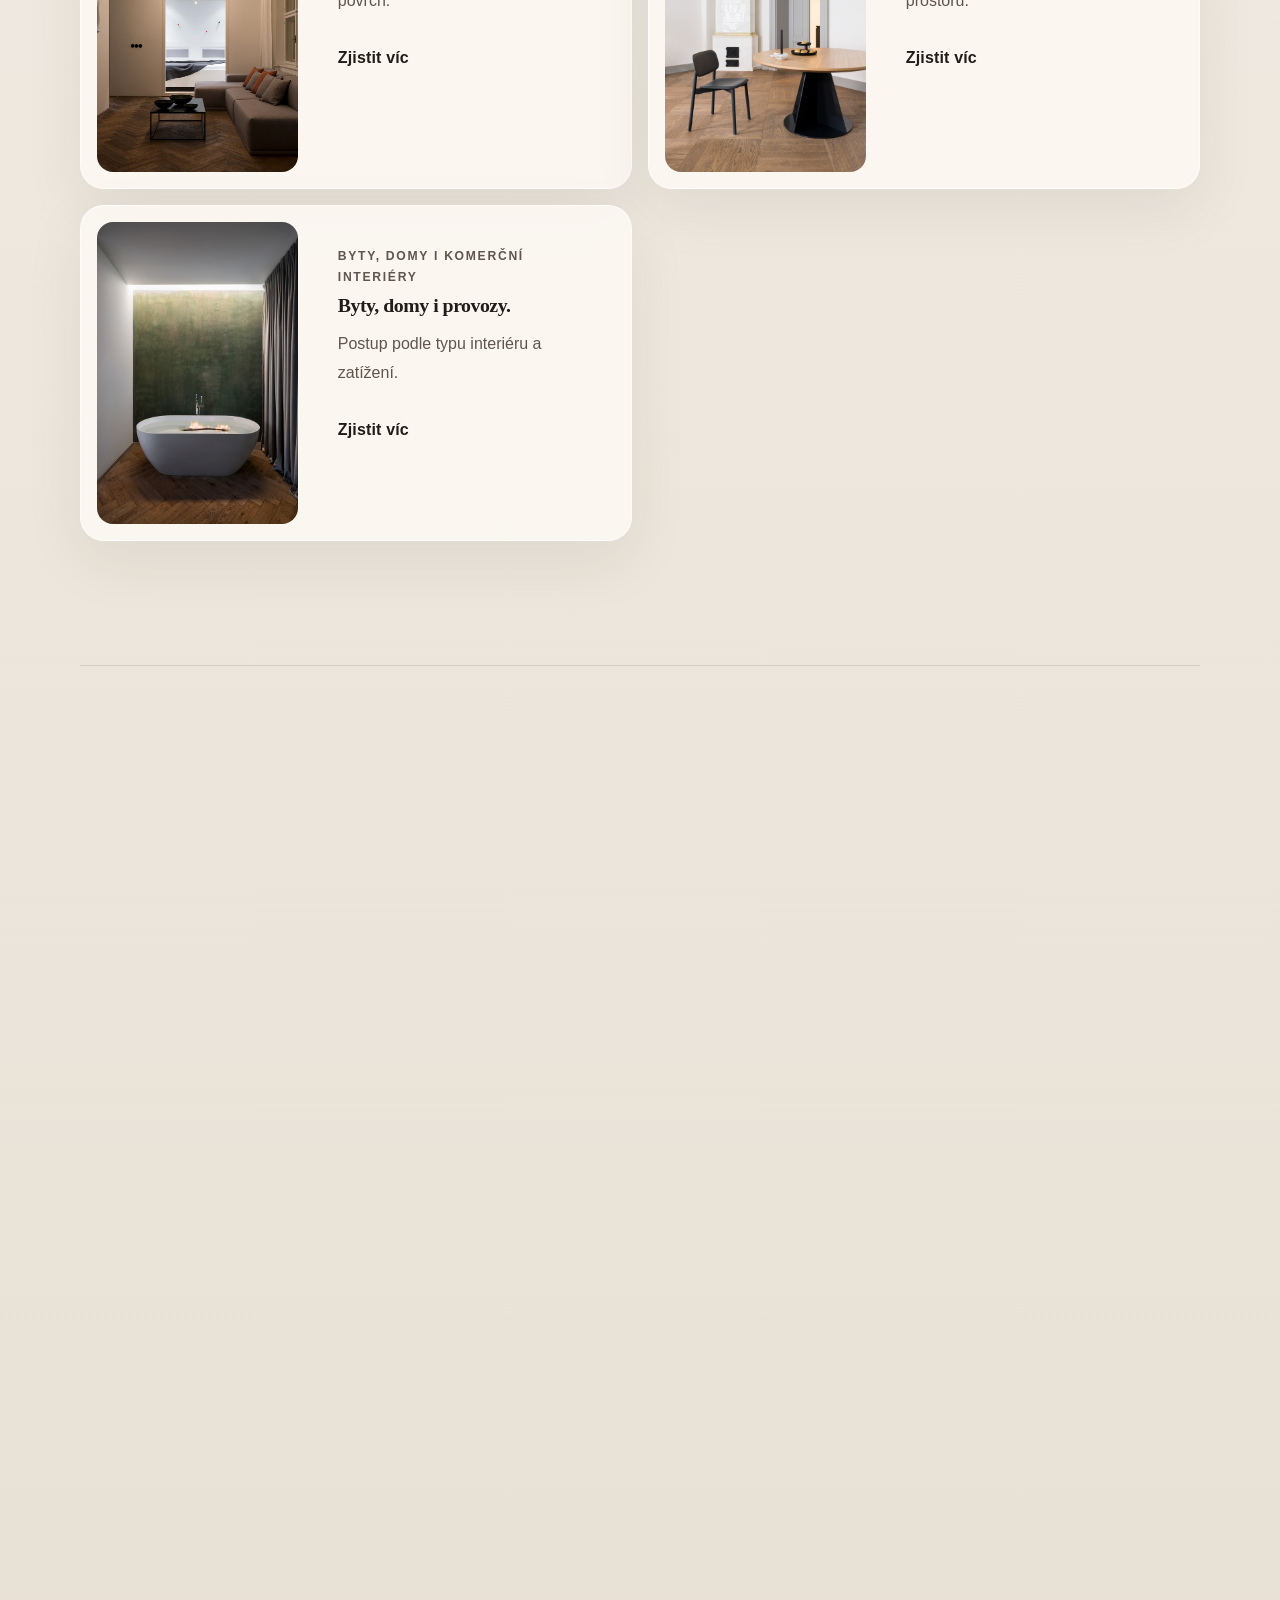
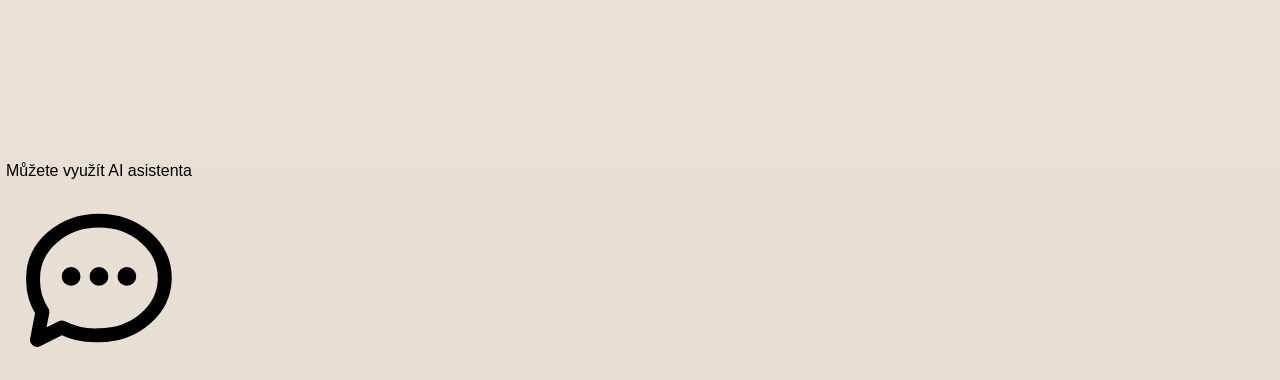
==== commit f763df05: "Refine homepage layout" ====
--- a/index.html
+++ b/index.html
@@ -1,11 +1,11 @@
-<!DOCTYPE html><!--hLVM0iVLAvZK_DgPac1hQ--><html lang="cs"><head><meta charSet="utf-8"/><meta name="viewport" content="width=device-width, initial-scale=1"/><link rel="stylesheet" href="/BM-Podlahy/_next/static/css/99d863580082570e.css" data-precedence="next"/><link rel="preload" as="script" fetchPriority="low" href="/BM-Podlahy/_next/static/chunks/webpack-6dc637ccfb0e0673.js"/><script src="/BM-Podlahy/_next/static/chunks/4bd1b696-c023c6e3521b1417.js" async=""></script><script src="/BM-Podlahy/_next/static/chunks/255-8ba879a3525e1621.js" async=""></script><script src="/BM-Podlahy/_next/static/chunks/main-app-2e6871dd59c9286b.js" async=""></script><script src="/BM-Podlahy/_next/static/chunks/app/page-6ed054cafce3f7e8.js" async=""></script><title>AI asistent BM Podlahy</title><meta name="description" content="Demo AI chatbota pro nezávazné poptávky BM Podlahy."/><script src="/BM-Podlahy/_next/static/chunks/polyfills-42372ed130431b0a.js" noModule=""></script></head><body><div hidden=""><!--$--><!--/$--></div><div>
+<!DOCTYPE html><!--hLVM0iVLAvZK_DgPac1hQ--><html lang="cs"><head><meta charSet="utf-8"/><meta name="viewport" content="width=device-width, initial-scale=1"/><link rel="stylesheet" href="styles.css"/><title>BM Podlahy, s.r.o. | Dřevěné podlahy Praha</title><meta name="description" content="Dřevěné podlahy, renovace parket a realizace interiérů v Praze a okolí."/></head><body data-page="home"><div hidden=""><!--$--><!--/$--></div><div>
   <a class="skip-link" href="#main">Přeskočit na obsah</a>
 
   <header class="site-header">
     <div class="shell">
       <nav class="nav" aria-label="Hlavní navigace">
-        <a class="brand" href="/BM-Podlahy/" aria-label="BM Podlahy, domovská stránka">
-          <span class="brand-mark"><img src="/BM-Podlahy/assets/bm-podlahy-logo.svg" alt=""></span>
+        <a class="brand" href="./" aria-label="BM Podlahy, domovská stránka">
+          <span class="brand-mark"><img src="assets/bm-podlahy-logo.svg" alt=""></span>
           <span class="brand-copy">
             <strong>BM Podlahy</strong>
             <span>Poctivá práce se dřevem a detailem</span>
@@ -13,11 +13,11 @@
         </a>
 
         <div class="nav-links" id="site-menu">
-          <a href="/BM-Podlahy/" data-page="home" aria-current="page">Úvod</a>
-          <a href="/BM-Podlahy/sluzby" data-page="sluzby">Služby</a>
-          <a href="/BM-Podlahy/realizace" data-page="realizace">Realizace</a>
-          <a href="/BM-Podlahy/o-firme" data-page="o-firme">O firmě</a>
-          <a href="/BM-Podlahy/kontakt" data-page="kontakt">Kontakt</a>
+          <a href="./" data-page="home" aria-current="page">Úvod</a>
+          <a href="sluzby" data-page="sluzby">Služby</a>
+          <a href="realizace" data-page="realizace">Realizace</a>
+          <a href="o-firme" data-page="o-firme">O firmě</a>
+          <a href="kontakt" data-page="kontakt">Kontakt</a>
         </div>
 
         <div class="nav-tools">
@@ -26,7 +26,7 @@
               <path d="M4 7H20M4 12H20M4 17H20" stroke="currentColor" stroke-width="1.8" stroke-linecap="round"/>
             </svg>
           </button>
-          <a class="button" href="/BM-Podlahy/kontakt">Nezávazná poptávka</a>
+          <a class="button" href="kontakt">Nezávazná poptávka</a>
         </div>
       </nav>
     </div>
@@ -45,9 +45,9 @@
           </div>
 
           <div class="hero-actions">
-            <a class="button" href="/BM-Podlahy/kontakt">Poptat realizaci</a>
+            <a class="button" href="kontakt">Poptat realizaci</a>
             <a class="button-secondary hero-phone" href="tel:+420739732294" aria-label="Zavolejte nám na číslo 739 732 294">Zavolejte nám: 739 732 294</a>
-            <a class="button-text hero-link" href="/BM-Podlahy/realizace">Prohlédnout naši práci</a>
+            <a class="button-text hero-link" href="realizace">Prohlédnout naši práci</a>
           </div>
 
           <div class="hero-facts">
@@ -69,7 +69,7 @@
         <aside class="hero-media reveal" aria-label="Ukázka interiéru s dřevěnou podlahou">
           <div class="media-frame">
             
-            <img src="/BM-Podlahy/assets/optimized/hero-interier.jpg" alt="Hlavní fotografie realizace dřevěné podlahy BM Podlahy">
+            <img src="assets/optimized/hero-interier.jpg" alt="Hlavní fotografie realizace dřevěné podlahy BM Podlahy">
 
           </div>
           <div class="hero-meta">
@@ -90,107 +90,60 @@
       </div>
     </section>
 
-    <section class="section section-trust-intro">
-      <div class="shell">
-        <div class="trust-intro reveal">
-          <p><strong>BM Podlahy, s.r.o.</strong> realizuje dřevěné podlahy v Praze a okolí. Pracujeme s reálnými projekty a jasným výsledkem, bez zbytečného marketingového jazyka.</p>
-        </div>
-        <div class="stat-grid trust-stats reveal">
-          <div class="stat-card">
-            <strong>Reálné realizace</strong>
-            <span>Fotografie z konkrétních projektů místo anonymní ilustrační galerie.</span>
-          </div>
-          <div class="stat-card">
-            <strong>Přímá domluva</strong>
-            <span>Telefon i e-mail vedou rovnou na BM Podlahy, bez zbytečných mezikroků.</span>
-          </div>
-          <div class="stat-card">
-            <strong>Praha a okolí</strong>
-            <span>Zakázky řešíme lokálně, s ohledem na stav prostoru a návaznost dalších prací.</span>
-          </div>
-        </div>
-      </div>
-    </section>
-
     <section class="section">
       <div class="shell">
         <div class="section-header reveal">
           <div>
-            <span class="section-label">Jak o práci přemýšlíme</span>
-            <h2>Nejdřív prověříme podmínky. Teprve potom doporučíme podlahu.</h2>
-          </div>
-          <p class="section-intro">
-            Stav podkladu a návaznost na ostatní práce jsou podstatnější než dekor. To je základ, který dělá podlahu funkční.
-          </p>
-        </div>
-
-        <div class="intro-grid">
-          <article class="surface-card reveal">
-            <h3>Co řešíme před samotnou realizací</h3>
-            <p class="body-copy">
-              Nejdřív zjistíme, co prostor potřebuje. Pak teprve volíme dřevo, formát a povrch.
-            </p>
-            <ul>
-              <li>Prověřujeme rovinnost, vlhkost a technické podmínky před pokládkou.</li>
-              <li>Řešíme návaznost na dveře, schody, lišty, topení v podlaze i truhlářské prvky.</li>
-              <li>Vysvětlujeme rozdíl mezi efektním vzorkem a řešením, které obstojí v provozu.</li>
-            </ul>
-          </article>
-
-          <aside class="list-panel reveal">
-            <h3>Na stavbě hlídáme</h3>
-            <ul>
-              <li>Dilatační mezery a rovinu, aby podlaha pracovala správně i po čase.</li>
-              <li>Směr pokládky a návaznost na světlo, aby výsledek působil klidně.</li>
-              <li>Čisté napojení u dveří, soklů, schodů a pevných truhlářských detailů.</li>
-              <li>Předání práce včetně doporučení, jak se o podlahu dál starat.</li>
-            </ul>
-          </aside>
-        </div>
-      </div>
-    </section>
-
-    <section class="section">
-      <div class="shell">
-        <div class="section-header reveal">
-          <div>
-            <span class="section-label">Co od nás klient dostane</span>
-            <h2>Rozumné řešení místo zbytečných kompromisů.</h2>
-          </div>
-          <p class="section-intro">
-            První krok je jednoduchý: zjistit, co je technicky správné a co finančně rozumné. Bez zbytečných kompromisů.
-          </p>
-        </div>
-
-        <div class="detail-grid">
-          <article class="detail-panel reveal">
-            <span class="section-label">Před začátkem práce</span>
-            <h3>Řekneme narovinu, co má smysl řešit hned.</h3>
-            <p>
-              Pokud má smysl renovace, navrhujeme ji. Když je stav podlahy špatný, doporučíme nové řešení.
-            </p>
-            <p>
-              Po první domluvě by měla být jasná cesta dál: co řešit hned a co nechat být.
-            </p>
-          </article>
-          <aside class="detail-panel reveal">
-            <span class="section-label">Na čem poznáte pečlivou realizaci</span>
-            <div class="detail-list">
-              <div class="detail-item">
-                <strong>Srozumitelný návrh</strong>
-                <p>Víte, proč dává smysl právě tento materiál, povrch a způsob pokládky.</p>
+            <span class="section-label">Vybrané realizace</span>
+            <h2>Nejdřív práce. Potom slova.</h2>
+          </div>
+          <p class="section-intro">Ukázky realizací v bytech a interiérech v Praze.</p>
+        </div>
+
+        <div class="project-grid">
+          <article class="project-panel reveal">
+            <a class="card-link-media" href="hastalska" aria-label="Otevřít detail realizace Haštalská">
+              <div class="project-photo">
+                <img src="assets/optimized/hastalska/hastalska-08.jpg" alt="Fotografie realizace BM Podlahy Haštalská">
               </div>
-              <div class="detail-item">
-                <strong>Přesná návaznost</strong>
-                <p>Podlaha není oddělená od zbytku interiéru. Sedí na dveře, sokly, schody i další řemesla.</p>
+            </a>
+            <div class="project-copy">
+              <span class="detail-label">Městský byt</span>
+              <h3><a class="project-title-link" href="hastalska">Rekonstrukce Haštalská</a></h3>
+              <a class="button-text" href="hastalska">Otevřít galerii</a>
+            </div>
+          </article>
+
+          <article class="project-panel reveal">
+            <a class="card-link-media" href="orechovka" aria-label="Otevřít detail realizace Ořechovka">
+              <div class="project-photo">
+                <img src="assets/optimized/orechovka/orechovka-05.jpg" alt="Fotografie interiéru realizace BM Podlahy Ořechovka">
               </div>
-              <div class="detail-item">
-                <strong>Klid při předání</strong>
-                <p>Dostanete jasné informace k užívání a údržbě, ne jen hotový povrch bez vysvětlení.</p>
+            </a>
+            <div class="project-copy">
+              <span class="detail-label">Bytový interiér</span>
+              <h3><a class="project-title-link" href="orechovka">Interiér Ořechovka</a></h3>
+              <a class="button-text" href="orechovka">Otevřít galerii</a>
+            </div>
+          </article>
+
+          <article class="project-panel reveal">
+            <a class="card-link-media" href="dlouha" aria-label="Otevřít detail realizace Dlouhá">
+              <div class="project-photo">
+                <img src="assets/optimized/dlouha/dlouha-22.jpg" alt="Fotografie interiéru realizace BM Podlahy Dlouhá">
               </div>
-            </div>
-          </aside>
-        </div>
+            </a>
+            <div class="project-copy">
+              <span class="detail-label">Rekonstrukce</span>
+              <h3><a class="project-title-link" href="dlouha">Rekonstrukce Dlouhá</a></h3>
+              <a class="button-text" href="dlouha">Otevřít galerii</a>
+            </div>
+          </article>
+        </div>
+
+        <p class="section-intro reveal" style="margin-top: 1.2rem;">
+          <a href="realizace"><strong>Zobrazit všechny realizace</strong></a>
+        </p>
       </div>
     </section>
 
@@ -199,140 +152,64 @@
         <div class="section-header reveal">
           <div>
             <span class="section-label">Služby</span>
-            <h2>S čím se na nás lidé obracejí nejčastěji.</h2>
-          </div>
-          <p class="section-intro">
-            Nejčastěji pomáháme s rekonstrukcemi, renovacemi parket a výběrem podlahy, která funguje v konkrétním interiéru.
-          </p>
+            <h2>Služby stručně.</h2>
+          </div>
+          <p class="section-intro">Pokládka, renovace a poradenství k dřevěným podlahám.</p>
         </div>
 
         <div class="services-overview">
           <article class="service-preview featured reveal">
             <div class="gallery-photo">
               
-              <img src="/BM-Podlahy/assets/optimized/realizace-dobrichovice-2.jpg" alt="Fotografie realizace dřevěné podlahy BM Podlahy">
+              <img src="assets/optimized/realizace-dobrichovice-2.jpg" alt="Fotografie realizace dřevěné podlahy BM Podlahy">
             </div>
             <div class="project-copy">
               <span class="detail-label">Nová pokládka</span>
-              <h3>Pokládka do novostaveb i do hotových interiérů, kde se musí pracovat čistě.</h3>
-              <p>Masivní i vrstvené dřevo, kontrola podkladu, skladby a návaznosti na další profese. Tak, aby podlaha nezačala dělat problémy až po dokončení celého interiéru.</p>
-              <a class="button-text" href="/BM-Podlahy/sluzby">Zjistit víc</a>
+              <h3>Nové dřevěné podlahy.</h3>
+              <p>Čistá pokládka, podklad, skladba a detail.</p>
+              <a class="button-text" href="sluzby">Zjistit víc</a>
             </div>
           </article>
 
           <article class="service-preview reveal">
             <div class="gallery-photo">
               
-              <img src="/BM-Podlahy/assets/optimized/realizace-vinohrady-1.jpg" alt="Fotografie detailu renovované dřevěné podlahy BM Podlahy">
+              <img src="assets/optimized/realizace-vinohrady-1.jpg" alt="Fotografie detailu renovované dřevěné podlahy BM Podlahy">
             </div>
             <div class="project-copy">
               <span class="detail-label">Renovace a broušení</span>
-              <h3>Broušení a obnova parket, když má původní podlaha pořád pevný základ.</h3>
-              <p>Opravy, tmelení a nová povrchová úprava s respektem k tomu, co má smysl zachovat a co už by bylo jen nouzové řešení.</p>
-              <a class="button-text" href="/BM-Podlahy/sluzby">Zjistit víc</a>
+              <h3>Renovace parket.</h3>
+              <p>Broušení, opravy, tmelení a nový povrch.</p>
+              <a class="button-text" href="sluzby">Zjistit víc</a>
             </div>
           </article>
 
           <article class="service-preview reveal">
             <div class="gallery-photo">
               
-              <img src="/BM-Podlahy/assets/optimized/realizace-dejvice-1.jpg" alt="Fotografie interiéru s dřevěnou podlahou BM Podlahy">
+              <img src="assets/optimized/realizace-dejvice-1.jpg" alt="Fotografie interiéru s dřevěnou podlahou BM Podlahy">
             </div>
             <div class="project-copy">
               <span class="detail-label">Poradenství při výběru</span>
-              <h3>Výběr dřeva, povrchu a skladby bez rozhodování naslepo.</h3>
-              <p>Konzultujeme, co bude v prostoru fungovat podle světla, provozu, údržby i návaznosti na kuchyň, schody nebo vestavěný nábytek.</p>
-              <a class="button-text" href="/BM-Podlahy/sluzby">Zjistit víc</a>
+              <h3>Výběr materiálu.</h3>
+              <p>Dřevo, povrch a skladba podle prostoru.</p>
+              <a class="button-text" href="sluzby">Zjistit víc</a>
             </div>
           </article>
 
           <article class="service-preview reveal">
             <div class="gallery-photo">
               
-              <img src="/BM-Podlahy/assets/optimized/realizace-karlin-1.jpg" alt="Fotografie realizace dřevěné podlahy v interiéru BM Podlahy">
+              <img src="assets/optimized/realizace-karlin-1.jpg" alt="Fotografie realizace dřevěné podlahy v interiéru BM Podlahy">
             </div>
             <div class="project-copy">
               <span class="detail-label">Byty, domy i komerční interiéry</span>
-              <h3>Jiný postup pro byt po rekonstrukci, jiný pro dům a jiný pro komerční prostor.</h3>
-              <p>Upravujeme doporučení i harmonogram podle toho, jestli jde o zabydlený byt, větší rodinný dům nebo interiér s vyšší zátěží.</p>
-              <a class="button-text" href="/BM-Podlahy/sluzby">Zjistit víc</a>
-            </div>
-          </article>
-        </div>
-      </div>
-    </section>
-
-    <section class="section">
-      <div class="shell">
-        <div class="section-header reveal">
-          <div>
-            <span class="section-label">Vybrané realizace</span>
-            <h2>Zakázky, na kterých je vidět rozdíl v přípravě i detailu.</h2>
-          </div>
-          <p class="section-intro">
-            Ukázky, kde je jasně vidět pečlivost provedení a správné technické řešení.
-          </p>
-        </div>
-
-        <div class="project-grid">
-          <article class="project-panel reveal">
-            <a class="card-link-media" href="/BM-Podlahy/hastalska" aria-label="Otevřít detail realizace Haštalská">
-              <div class="project-photo">
-                <img src="/BM-Podlahy/assets/optimized/hastalska/hastalska-08.jpg" alt="Fotografie realizace BM Podlahy Haštalská">
-              </div>
-            </a>
-            <div class="project-copy">
-              <span class="detail-label">Rekonstrukce městského bytu</span>
-              <h3><a class="project-title-link" href="/BM-Podlahy/hastalska">Rekonstrukce Haštalská</a></h3>
-              <p>Kompletní rekonstrukce interiéru s dubovou podlahou do stromečku a s čistým napojením mezi obytnou částí, chodbou, ložnicí i koupelnou.</p>
-              <div class="project-meta">
-                <span class="tag">Kompletní rekonstrukce</span>
-                <span class="tag">Městský byt</span>
-              </div>
-              <a class="button-text" href="/BM-Podlahy/hastalska">Otevřít detail realizace</a>
-            </div>
-          </article>
-
-          <article class="project-panel reveal">
-            <a class="card-link-media" href="/BM-Podlahy/orechovka" aria-label="Otevřít detail realizace Ořechovka">
-              <div class="project-photo">
-                <img src="/BM-Podlahy/assets/optimized/orechovka/orechovka-05.jpg" alt="Fotografie interiéru realizace BM Podlahy Ořechovka">
-              </div>
-            </a>
-            <div class="project-copy">
-              <span class="detail-label">Klidný bytový interiér</span>
-              <h3><a class="project-title-link" href="/BM-Podlahy/orechovka">Interiér Ořechovka</a></h3>
-              <p>Realizace dřevěné podlahy v interiéru, kde bylo důležité udržet čistý výraz prostoru, přirozený tón dřeva a přesné návaznosti na ostatní prvky.</p>
-              <div class="project-meta">
-                <span class="tag">Interiér</span>
-                <span class="tag">Dřevěná podlaha</span>
-              </div>
-              <a class="button-text" href="/BM-Podlahy/orechovka">Otevřít detail realizace</a>
-            </div>
-          </article>
-
-          <article class="project-panel reveal">
-            <a class="card-link-media" href="/BM-Podlahy/dlouha" aria-label="Otevřít detail realizace Dlouhá">
-              <div class="project-photo">
-                <img src="/BM-Podlahy/assets/optimized/dlouha/dlouha-22.jpg" alt="Fotografie interiéru realizace BM Podlahy Dlouhá">
-              </div>
-            </a>
-            <div class="project-copy">
-              <span class="detail-label">Rekonstrukce interiéru</span>
-              <h3><a class="project-title-link" href="/BM-Podlahy/dlouha">Rekonstrukce Dlouhá</a></h3>
-              <p>Ukázka realizace, kde bylo potřeba sladit novou podlahu s charakterem prostoru a vyřešit detail tak, aby celek působil klidně a přirozeně.</p>
-              <div class="project-meta">
-                <span class="tag">Rekonstrukce</span>
-                <span class="tag">Detail provedení</span>
-              </div>
-              <a class="button-text" href="/BM-Podlahy/dlouha">Otevřít detail realizace</a>
-            </div>
-          </article>
-        </div>
-
-        <p class="section-intro reveal" style="margin-top: 1.2rem;">
-          Další projekty a detailnější fotografie najdete na stránce <a href="/BM-Podlahy/realizace"><strong>Realizace</strong></a>.
-        </p>
+              <h3>Byty, domy i provozy.</h3>
+              <p>Postup podle typu interiéru a zatížení.</p>
+              <a class="button-text" href="sluzby">Zjistit víc</a>
+            </div>
+          </article>
+        </div>
       </div>
     </section>
 
@@ -341,33 +218,31 @@
         <div class="section-header reveal">
           <div>
             <span class="section-label">Jak probíhá zakázka</span>
-            <h2>Od prvního telefonu po předání bez zbytečných překvapení.</h2>
-          </div>
-          <p class="section-intro">
-            Čtyři kroky, jasný postup a ničím nezakrytý průběh zakázky.
-          </p>
+            <h2>Jednoduchý postup.</h2>
+          </div>
+          <p class="section-intro">Domluva, podklady, návrh, realizace.</p>
         </div>
 
         <div class="process-grid">
           <article class="process-step reveal">
             <strong>01</strong>
             <h3>Krátká domluva</h3>
-            <p>Po telefonu nebo e-mailem si upřesníme, jestli jde o novou pokládku, renovaci nebo nejdřív o pomoc s výběrem řešení.</p>
+            <p>Co řešíte, kde a v jakém rozsahu.</p>
           </article>
           <article class="process-step reveal">
             <strong>02</strong>
             <h3>Prohlídka nebo podklady</h3>
-            <p>Zajímá nás stav podkladu, výšky, návaznost na další práce a celkový rozsah. Bez toho se nedá dobře doporučit materiál ani postup.</p>
+            <p>Stav prostoru, fotky nebo osobní prohlídka.</p>
           </article>
           <article class="process-step reveal">
             <strong>03</strong>
             <h3>Návrh postupu</h3>
-            <p>Řekneme, co má smysl technicky i finančně: skladbu, druh dřeva, povrch, návaznost detailů i rozumný harmonogram realizace.</p>
+            <p>Materiál, povrch, detail a harmonogram.</p>
           </article>
           <article class="process-step reveal">
             <strong>04</strong>
             <h3>Práce a předání</h3>
-            <p>Zakázku provedeme, uklidíme a předáme s doporučením k užívání. Klient má vědět, jak se bude podlaha chovat i jak o ni dál pečovat.</p>
+            <p>Hotová podlaha a doporučení k údržbě.</p>
           </article>
         </div>
       </div>
@@ -377,18 +252,18 @@
       <div class="shell cta-shell reveal">
         <div class="cta-copy">
           <span class="section-label">Máte prostor ve fázi rozhodování?</span>
-          <h2>Ozvěte se dřív, než se výběr podlahy zúží jen na barvu a cenu.</h2>
+          <h2>Pošlete fotky prostoru. Ozveme se s dalším krokem.</h2>
           <p>
-            Stačí stručně popsat typ interiéru, přibližnou plochu, stav podkladu a co od výsledku očekáváte. Navážeme dalším krokem, který bude dávat smysl pro váš konkrétní prostor.
+            Stačí typ interiéru, přibližná plocha a stav podkladu.
           </p>
           <div class="hero-actions">
-            <a class="button" href="/BM-Podlahy/kontakt">Otevřít kontaktní formulář</a>
+            <a class="button" href="kontakt">Otevřít kontaktní formulář</a>
             <a class="button-secondary" href="tel:+420739732294">739 732 294</a>
           </div>
         </div>
         <div class="cta-photo">
           
-          <img src="/BM-Podlahy/assets/optimized/realizace-vinohrady-2.jpg" alt="Fotografie detailu dřevěné podlahy BM Podlahy">
+          <img src="assets/optimized/realizace-vinohrady-2.jpg" alt="Fotografie detailu dřevěné podlahy BM Podlahy">
         </div>
       </div>
     </section>
@@ -399,8 +274,8 @@
       <div class="footer-panel reveal">
         <div class="footer-grid">
           <div>
-            <a class="brand" href="/BM-Podlahy/">
-              <span class="brand-mark"><img src="/BM-Podlahy/assets/bm-podlahy-logo.svg" alt=""></span>
+            <a class="brand" href="./">
+              <span class="brand-mark"><img src="assets/bm-podlahy-logo.svg" alt=""></span>
               <span class="brand-copy">
                 <strong>BM Podlahy, s.r.o.</strong>
                 <span>IČO 03479170</span>
@@ -412,10 +287,10 @@
           </div>
           <div class="footer-links">
             <span class="section-label">Navigace</span>
-            <a href="/BM-Podlahy/sluzby">Služby</a>
-            <a href="/BM-Podlahy/realizace">Realizace</a>
-            <a href="/BM-Podlahy/o-firme">O firmě</a>
-            <a href="/BM-Podlahy/kontakt">Kontakt</a>
+            <a href="sluzby">Služby</a>
+            <a href="realizace">Realizace</a>
+            <a href="o-firme">O firmě</a>
+            <a href="kontakt">Kontakt</a>
           </div>
           <div class="footer-links">
             <span class="section-label">Kontakt</span>
@@ -428,4 +303,4 @@
     </div>
   </footer>
 
-  </div><aside class="ai-chat" aria-label="AI asistent BM Podlahy"><button class="ai-launcher" type="button"><span>Můžete využít AI asistenta</span><span class="ai-launcher-icon"><svg aria-hidden="true" fill="none" viewBox="0 0 24 24"><path d="M7.2 18.4 4 20l.7-3.6A7.7 7.7 0 0 1 3.5 12c0-4.1 3.8-7.4 8.5-7.4s8.5 3.3 8.5 7.4-3.8 7.4-8.5 7.4a9.6 9.6 0 0 1-4.8-1Z" stroke="currentColor" stroke-linecap="round" stroke-linejoin="round" stroke-width="1.8"></path><path d="M8.4 11.8h.01M12 11.8h.01M15.6 11.8h.01" stroke="currentColor" stroke-linecap="round" stroke-width="2.4"></path></svg></span></button></aside><!--$--><!--/$--><script src="/BM-Podlahy/_next/static/chunks/webpack-6dc637ccfb0e0673.js" id="_R_" async=""></script><script>(self.__next_f=self.__next_f||[]).push([0])</script><script>self.__next_f.push([1,"1:\"$Sreact.fragment\"\n2:I[9766,[],\"\"]\n3:I[8924,[],\"\"]\n4:I[8467,[\"974\",\"static/chunks/app/page-6ed054cafce3f7e8.js\"],\"BmRuntime\"]\n9:I[7150,[],\"\"]\n:HL[\"/BM-Podlahy/_next/static/css/99d863580082570e.css\",\"style\"]\n5:T5011,"])</script><script>self.__next_f.push([1,"\n  \u003ca class=\"skip-link\" href=\"#main\"\u003ePřeskočit na obsah\u003c/a\u003e\n\n  \u003cheader class=\"site-header\"\u003e\n    \u003cdiv class=\"shell\"\u003e\n      \u003cnav class=\"nav\" aria-label=\"Hlavní navigace\"\u003e\n        \u003ca class=\"brand\" href=\"/BM-Podlahy/\" aria-label=\"BM Podlahy, domovská stránka\"\u003e\n          \u003cspan class=\"brand-mark\"\u003e\u003cimg src=\"/BM-Podlahy/assets/bm-podlahy-logo.svg\" alt=\"\"\u003e\u003c/span\u003e\n          \u003cspan class=\"brand-copy\"\u003e\n            \u003cstrong\u003eBM Podlahy\u003c/strong\u003e\n            \u003cspan\u003ePoctivá práce se dřevem a detailem\u003c/span\u003e\n          \u003c/span\u003e\n        \u003c/a\u003e\n\n        \u003cdiv class=\"nav-links\" id=\"site-menu\"\u003e\n          \u003ca href=\"/BM-Podlahy/\" data-page=\"home\" aria-current=\"page\"\u003eÚvod\u003c/a\u003e\n          \u003ca href=\"/BM-Podlahy/sluzby\" data-page=\"sluzby\"\u003eSlužby\u003c/a\u003e\n          \u003ca href=\"/BM-Podlahy/realizace\" data-page=\"realizace\"\u003eRealizace\u003c/a\u003e\n          \u003ca href=\"/BM-Podlahy/o-firme\" data-page=\"o-firme\"\u003eO firmě\u003c/a\u003e\n          \u003ca href=\"/BM-Podlahy/kontakt\" data-page=\"kontakt\"\u003eKontakt\u003c/a\u003e\n        \u003c/div\u003e\n\n        \u003cdiv class=\"nav-tools\"\u003e\n          \u003cbutton class=\"nav-toggle\" type=\"button\" aria-expanded=\"false\" aria-controls=\"site-menu\" aria-label=\"Otevřít navigaci\"\u003e\n            \u003csvg viewBox=\"0 0 24 24\" fill=\"none\" aria-hidden=\"true\"\u003e\n              \u003cpath d=\"M4 7H20M4 12H20M4 17H20\" stroke=\"currentColor\" stroke-width=\"1.8\" stroke-linecap=\"round\"/\u003e\n            \u003c/svg\u003e\n          \u003c/button\u003e\n          \u003ca class=\"button\" href=\"/BM-Podlahy/kontakt\"\u003eNezávazná poptávka\u003c/a\u003e\n        \u003c/div\u003e\n      \u003c/nav\u003e\n    \u003c/div\u003e\n  \u003c/header\u003e\n\n  \u003cmain class=\"page\" id=\"main\"\u003e\n    \u003csection class=\"hero\"\u003e\n      \u003cdiv class=\"shell hero-grid\"\u003e\n        \u003csection class=\"hero-copy reveal\"\u003e\n          \u003cdiv class=\"hero-intro\"\u003e\n            \u003cp class=\"trust-bar\"\u003eBM Podlahy, s.r.o. • Praha a okolí • pokládka, renovace a opravy dřevěných podlah\u003c/p\u003e\n            \u003ch1\u003eDřevěné podlahy, které dávají smysl prostoru i provozu.\u003c/h1\u003e\n            \u003cp class=\"lede\"\u003e\n              Pokládáme nové podlahy, renovujeme parkety a navrhujeme řešení, které funguje vizuálně, technicky i v každodenním provozu.\n            \u003c/p\u003e\n          \u003c/div\u003e\n\n          \u003cdiv class=\"hero-actions\"\u003e\n            \u003ca class=\"button\" href=\"/BM-Podlahy/kontakt\"\u003ePoptat realizaci\u003c/a\u003e\n            \u003ca class=\"button-secondary hero-phone\" href=\"tel:+420739732294\" aria-label=\"Zavolejte nám na číslo 739 732 294\"\u003eZavolejte nám: 739 732 294\u003c/a\u003e\n            \u003ca class=\"button-text hero-link\" href=\"/BM-Podlahy/realizace\"\u003eProhlédnout naši práci\u003c/a\u003e\n          \u003c/div\u003e\n\n          \u003cdiv class=\"hero-facts\"\u003e\n            \u003cdiv class=\"fact\"\u003e\n              \u003cstrong\u003eBM Podlahy, s.r.o.\u003c/strong\u003e\n              \u003cspan\u003eIČO 03479170\u003c/span\u003e\n            \u003c/div\u003e\n            \u003cdiv class=\"fact\"\u003e\n              \u003cstrong\u003ePraha a okolí\u003c/strong\u003e\n              \u003cspan\u003ePokládka, renovace a opravy dřevěných podlah\u003c/span\u003e\n            \u003c/div\u003e\n            \u003cdiv class=\"fact\"\u003e\n              \u003cstrong\u003eRychlý kontakt\u003c/strong\u003e\n              \u003cspan\u003e\u003ca href=\"tel:+420739732294\"\u003e739 732 294\u003c/a\u003e • \u003ca href=\"mailto:bmpodlahy@gmail.com\"\u003ebmpodlahy@gmail.com\u003c/a\u003e\u003c/span\u003e\n            \u003c/div\u003e\n          \u003c/div\u003e\n        \u003c/section\u003e\n\n        \u003caside class=\"hero-media reveal\" aria-label=\"Ukázka interiéru s dřevěnou podlahou\"\u003e\n          \u003cdiv class=\"media-frame\"\u003e\n            \n            \u003cimg src=\"/BM-Podlahy/assets/optimized/hero-interier.jpg\" alt=\"Hlavní fotografie realizace dřevěné podlahy BM Podlahy\"\u003e\n\n          \u003c/div\u003e\n          \u003cdiv class=\"hero-meta\"\u003e\n            \u003cdiv class=\"meta-card\"\u003e\n              \u003csmall\u003eSpolečnost\u003c/small\u003e\n              \u003cstrong\u003eBM Podlahy, s.r.o.\u003cbr\u003eIČO 03479170\u003c/strong\u003e\n            \u003c/div\u003e\n            \u003cdiv class=\"meta-card\"\u003e\n              \u003csmall\u003eKontakt\u003c/small\u003e\n              \u003cstrong\u003e\u003ca href=\"tel:+420739732294\"\u003e739 732 294\u003c/a\u003e\u003cbr\u003e\u003ca href=\"mailto:bmpodlahy@gmail.com\"\u003ebmpodlahy@gmail.com\u003c/a\u003e\u003c/strong\u003e\n            \u003c/div\u003e\n            \u003cdiv class=\"meta-card\"\u003e\n              \u003csmall\u003ePůsobnost\u003c/small\u003e\n              \u003cstrong\u003ePraha a okolí\u003cbr\u003ePokládka, renovace, opravy\u003c/strong\u003e\n            \u003c/div\u003e\n          \u003c/div\u003e\n        \u003c/aside\u003e\n      \u003c/div\u003e\n    \u003c/section\u003e\n\n    \u003csection class=\"section section-trust-intro\"\u003e\n      \u003cdiv class=\"shell\"\u003e\n        \u003cdiv class=\"trust-intro reveal\"\u003e\n          \u003cp\u003e\u003cstrong\u003eBM Podlahy, s.r.o.\u003c/strong\u003e realizuje dřevěné podlahy v Praze a okolí. Pracujeme s reálnými projekty a jasným výsledkem, bez zbytečného marketingového jazyka.\u003c/p\u003e\n        \u003c/div\u003e\n        \u003cdiv class=\"stat-grid trust-stats reveal\"\u003e\n          \u003cdiv class=\"stat-card\"\u003e\n            \u003cstrong\u003eReálné realizace\u003c/strong\u003e\n            \u003cspan\u003eFotografie z konkrétních projektů místo anonymní ilustrační galerie.\u003c/span\u003e\n          \u003c/div\u003e\n          \u003cdiv class=\"stat-card\"\u003e\n            \u003cstrong\u003ePřímá domluva\u003c/strong\u003e\n            \u003cspan\u003eTelefon i e-mail vedou rovnou na BM Podlahy, bez zbytečných mezikroků.\u003c/span\u003e\n          \u003c/div\u003e\n          \u003cdiv class=\"stat-card\"\u003e\n            \u003cstrong\u003ePraha a okolí\u003c/strong\u003e\n            \u003cspan\u003eZakázky řešíme lokálně, s ohledem na stav prostoru a návaznost dalších prací.\u003c/span\u003e\n          \u003c/div\u003e\n        \u003c/div\u003e\n      \u003c/div\u003e\n    \u003c/section\u003e\n\n    \u003csection class=\"section\"\u003e\n      \u003cdiv class=\"shell\"\u003e\n        \u003cdiv class=\"section-header reveal\"\u003e\n          \u003cdiv\u003e\n            \u003cspan class=\"section-label\"\u003eJak o práci přemýšlíme\u003c/span\u003e\n            \u003ch2\u003eNejdřív prověříme podmínky. Teprve potom doporučíme podlahu.\u003c/h2\u003e\n          \u003c/div\u003e\n          \u003cp class=\"section-intro\"\u003e\n            Stav podkladu a návaznost na ostatní práce jsou podstatnější než dekor. To je základ, který dělá podlahu funkční.\n          \u003c/p\u003e\n        \u003c/div\u003e\n\n        \u003cdiv class=\"intro-grid\"\u003e\n          \u003carticle class=\"surface-card reveal\"\u003e\n            \u003ch3\u003eCo řešíme před samotnou realizací\u003c/h3\u003e\n            \u003cp class=\"body-copy\"\u003e\n              Nejdřív zjistíme, co prostor potřebuje. Pak teprve volíme dřevo, formát a povrch.\n            \u003c/p\u003e\n            \u003cul\u003e\n              \u003cli\u003ePrověřujeme rovinnost, vlhkost a technické podmínky před pokládkou.\u003c/li\u003e\n              \u003cli\u003eŘešíme návaznost na dveře, schody, lišty, topení v podlaze i truhlářské prvky.\u003c/li\u003e\n              \u003cli\u003eVysvětlujeme rozdíl mezi efektním vzorkem a řešením, které obstojí v provozu.\u003c/li\u003e\n            \u003c/ul\u003e\n          \u003c/article\u003e\n\n          \u003caside class=\"list-panel reveal\"\u003e\n            \u003ch3\u003eNa stavbě hlídáme\u003c/h3\u003e\n            \u003cul\u003e\n              \u003cli\u003eDilatační mezery a rovinu, aby podlaha pracovala správně i po čase.\u003c/li\u003e\n              \u003cli\u003eSměr pokládky a návaznost na světlo, aby výsledek působil klidně.\u003c/li\u003e\n              \u003cli\u003eČisté napojení u dveří, soklů, schodů a pevných truhlářských detailů.\u003c/li\u003e\n              \u003cli\u003ePředání práce včetně doporučení, jak se o podlahu dál starat.\u003c/li\u003e\n            \u003c/ul\u003e\n          \u003c/aside\u003e\n        \u003c/div\u003e\n      \u003c/div\u003e\n    \u003c/section\u003e\n\n    \u003csection class=\"section\"\u003e\n      \u003cdiv class=\"shell\"\u003e\n        \u003cdiv class=\"section-header reveal\"\u003e\n          \u003cdiv\u003e\n            \u003cspan class=\"section-label\"\u003eCo od nás klient dostane\u003c/span\u003e\n            \u003ch2\u003eRozumné řešení místo zbytečných kompromisů.\u003c/h2\u003e\n          \u003c/div\u003e\n          \u003cp class=\"section-intro\"\u003e\n            První krok je jednoduchý: zjistit, co je technicky správné a co finančně rozumné. Bez zbytečných kompromisů.\n          \u003c/p\u003e\n        \u003c/div\u003e\n\n        \u003cdiv class=\"detail-grid\"\u003e\n          \u003carticle class=\"detail-panel reveal\"\u003e\n            \u003cspan class=\"section-label\"\u003ePřed začátkem práce\u003c/span\u003e\n            \u003ch3\u003eŘekneme narovinu, co má smysl řešit hned.\u003c/h3\u003e\n            \u003cp\u003e\n              Pokud má smysl renovace, navrhujeme ji. Když je stav podlahy špatný, doporučíme nové řešení.\n            \u003c/p\u003e\n            \u003cp\u003e\n              Po první domluvě by měla být jasná cesta dál: co řešit hned a co nechat být.\n            \u003c/p\u003e\n          \u003c/article\u003e\n          \u003caside class=\"detail-panel reveal\"\u003e\n            \u003cspan class=\"section-label\"\u003eNa čem poznáte pečlivou realizaci\u003c/span\u003e\n            \u003cdiv class=\"detail-list\"\u003e\n              \u003cdiv class=\"detail-item\"\u003e\n                \u003cstrong\u003eSrozumitelný návrh\u003c/strong\u003e\n                \u003cp\u003eVíte, proč dává smysl právě tento materiál, povrch a způsob pokládky.\u003c/p\u003e\n              \u003c/div\u003e\n              \u003cdiv class=\"detail-item\"\u003e\n                \u003cstrong\u003ePřesná návaznost\u003c/strong\u003e\n                \u003cp\u003ePodlaha není oddělená od zbytku interiéru. Sedí na dveře, sokly, schody i další řemesla.\u003c/p\u003e\n              \u003c/div\u003e\n              \u003cdiv class=\"detail-item\"\u003e\n                \u003cstrong\u003eKlid při předání\u003c/strong\u003e\n                \u003cp\u003eDostanete jasné informace k užívání a údržbě, ne jen hotový povrch bez vysvětlení.\u003c/p\u003e\n              \u003c/div\u003e\n            \u003c/div\u003e\n          \u003c/aside\u003e\n        \u003c/div\u003e\n      \u003c/div\u003e\n    \u003c/section\u003e\n\n    \u003csection class=\"section\"\u003e\n      \u003cdiv class=\"shell\"\u003e\n        \u003cdiv class=\"section-header reveal\"\u003e\n          \u003cdiv\u003e\n            \u003cspan class=\"section-label\"\u003eSlužby\u003c/span\u003e\n            \u003ch2\u003eS čím se na nás lidé obracejí nejčastěji.\u003c/h2\u003e\n          \u003c/div\u003e\n          \u003cp class=\"section-intro\"\u003e\n            Nejčastěji pomáháme s rekonstrukcemi, renovacemi parket a výběrem podlahy, která funguje v konkrétním interiéru.\n          \u003c/p\u003e\n        \u003c/div\u003e\n\n        \u003cdiv class=\"services-overview\"\u003e\n          \u003carticle class=\"service-preview featured reveal\"\u003e\n            \u003cdiv class=\"gallery-photo\"\u003e\n              \n              \u003cimg src=\"/BM-Podlahy/assets/optimized/realizace-dobrichovice-2.jpg\" alt=\"Fotografie realizace dřevěné podlahy BM Podlahy\"\u003e\n            \u003c/div\u003e\n            \u003cdiv class=\"project-copy\"\u003e\n              \u003cspan class=\"detail-label\"\u003eNová pokládka\u003c/span\u003e\n              \u003ch3\u003ePokládka do novostaveb i do hotových interiérů, kde se musí pracovat čistě.\u003c/h3\u003e\n              \u003cp\u003eMasivní i vrstvené dřevo, kontrola podkladu, skladby a návaznosti na další profese. Tak, aby podlaha nezačala dělat problémy až po dokončení celého interiéru.\u003c/p\u003e\n              \u003ca class=\"button-text\" href=\"/BM-Podlahy/sluzby\"\u003eZjistit víc\u003c/a\u003e\n            \u003c/div\u003e\n          \u003c/article\u003e\n\n          \u003carticle class=\"service-preview reveal\"\u003e\n            \u003cdiv class=\"gallery-photo\"\u003e\n              \n              \u003cimg src=\"/BM-Podlahy/assets/optimized/realizace-vinohrady-1.jpg\" alt=\"Fotografie detailu renovované dřevěné podlahy BM Podlahy\"\u003e\n            \u003c/div\u003e\n            \u003cdiv class=\"project-copy\"\u003e\n              \u003cspan class=\"detail-label\"\u003eRenovace a broušení\u003c/span\u003e\n              \u003ch3\u003eBroušení a obnova parket, když má původní podlaha pořád pevný základ.\u003c/h3\u003e\n              \u003cp\u003eOpravy, tmelení a nová povrchová úprava s respektem k tomu, co má smysl zachovat a co už by bylo jen nouzové řešení.\u003c/p\u003e\n              \u003ca class=\"button-text\" href=\"/BM-Podlahy/sluzby\"\u003eZjistit víc\u003c/a\u003e\n            \u003c/div\u003e\n          \u003c/article\u003e\n\n          \u003carticle class=\"service-preview reveal\"\u003e\n            \u003cdiv class=\"gallery-photo\"\u003e\n              \n              \u003cimg src=\"/BM-Podlahy/assets/optimized/realizace-dejvice-1.jpg\" alt=\"Fotografie interiéru s dřevěnou podlahou BM Podlahy\"\u003e\n            \u003c/div\u003e\n            \u003cdiv class=\"project-copy\"\u003e\n              \u003cspan class=\"detail-label\"\u003ePoradenství při výběru\u003c/span\u003e\n              \u003ch3\u003eVýběr dřeva, povrchu a skladby bez rozhodování naslepo.\u003c/h3\u003e\n              \u003cp\u003eKonzultujeme, co bude v prostoru fungovat podle světla, provozu, údržby i návaznosti na kuchyň, schody nebo vestavěný nábytek.\u003c/p\u003e\n              \u003ca class=\"button-text\" href=\"/BM-Podlahy/sluzby\"\u003eZjistit víc\u003c/a\u003e\n            \u003c/div\u003e\n          \u003c/article\u003e\n\n          \u003carticle class=\"service-preview reveal\"\u003e\n            \u003cdiv class=\"gallery-photo\"\u003e\n              \n              \u003cimg src=\"/BM-Podlahy/assets/optimized/realizace-karlin-1.jpg\" alt=\"Fotografie realizace dřevěné podlahy v interiéru BM Podlahy\"\u003e\n            \u003c/div\u003e\n            \u003cdiv class=\"project-copy\"\u003e\n              \u003cspan class=\"detail-label\"\u003eByty, domy i komerční interiéry\u003c/span\u003e\n              \u003ch3\u003eJiný postup pro byt po rekonstrukci, jiný pro dům a jiný pro komerční prostor.\u003c/h3\u003e\n              \u003cp\u003eUpravujeme doporučení i harmonogram podle toho, jestli jde o zabydlený byt, větší rodinný dům nebo interiér s vyšší zátěží.\u003c/p\u003e\n              \u003ca class=\"button-text\" href=\"/BM-Podlahy/sluzby\"\u003eZjistit víc\u003c/a\u003e\n            \u003c/div\u003e\n          \u003c/article\u003e\n        \u003c/div\u003e\n      \u003c/div\u003e\n    \u003c/section\u003e\n\n    \u003csection class=\"section\"\u003e\n      \u003cdiv class=\"shell\"\u003e\n        \u003cdiv class=\"section-header reveal\"\u003e\n          \u003cdiv\u003e\n            \u003cspan class=\"section-label\"\u003eVybrané realizace\u003c/span\u003e\n            \u003ch2\u003eZakázky, na kterých je vidět rozdíl v přípravě i detailu.\u003c/h2\u003e\n          \u003c/div\u003e\n          \u003cp class=\"section-intro\"\u003e\n            Ukázky, kde je jasně vidět pečlivost provedení a správné technické řešení.\n          \u003c/p\u003e\n        \u003c/div\u003e\n\n        \u003cdiv class=\"project-grid\"\u003e\n          \u003carticle class=\"project-panel reveal\"\u003e\n            \u003ca class=\"card-link-media\" href=\"/BM-Podlahy/hastalska\" aria-label=\"Otevřít detail realizace Haštalská\"\u003e\n              \u003cdiv class=\"project-photo\"\u003e\n                \u003cimg src=\"/BM-Podlahy/assets/optimized/hastalska/hastalska-08.jpg\" alt=\"Fotografie realizace BM Podlahy Haštalská\"\u003e\n              \u003c/div\u003e\n            \u003c/a\u003e\n            \u003cdiv class=\"project-copy\"\u003e\n              \u003cspan class=\"detail-label\"\u003eRekonstrukce městského bytu\u003c/span\u003e\n              \u003ch3\u003e\u003ca class=\"project-title-link\" href=\"/BM-Podlahy/hastalska\"\u003eRekonstrukce Haštalská\u003c/a\u003e\u003c/h3\u003e\n              \u003cp\u003eKompletní rekonstrukce interiéru s dubovou podlahou do stromečku a s čistým napojením mezi obytnou částí, chodbou, ložnicí i koupelnou.\u003c/p\u003e\n              \u003cdiv class=\"project-meta\"\u003e\n                \u003cspan class=\"tag\"\u003eKompletní rekonstrukce\u003c/span\u003e\n                \u003cspan class=\"tag\"\u003eMěstský byt\u003c/span\u003e\n              \u003c/div\u003e\n              \u003ca class=\"button-text\" href=\"/BM-Podlahy/hastalska\"\u003eOtevřít detail realizace\u003c/a\u003e\n            \u003c/div\u003e\n          \u003c/article\u003e\n\n          \u003carticle class=\"project-panel reveal\"\u003e\n            \u003ca class=\"card-link-media\" href=\"/BM-Podlahy/orechovka\" aria-label=\"Otevřít detail realizace Ořechovka\"\u003e\n              \u003cdiv class=\"project-photo\"\u003e\n                \u003cimg src=\"/BM-Podlahy/assets/optimized/orechovka/orechovka-05.jpg\" alt=\"Fotografie interiéru realizace BM Podlahy Ořechovka\"\u003e\n              \u003c/div\u003e\n            \u003c/a\u003e\n            \u003cdiv class=\"project-copy\"\u003e\n              \u003cspan class=\"detail-label\"\u003eKlidný bytový interiér\u003c/span\u003e\n              \u003ch3\u003e\u003ca class=\"project-title-link\" href=\"/BM-Podlahy/orechovka\"\u003eInteriér Ořechovka\u003c/a\u003e\u003c/h3\u003e\n              \u003cp\u003eRealizace dřevěné podlahy v interiéru, kde bylo důležité udržet čistý výraz prostoru, přirozený tón dřeva a přesné návaznosti na ostatní prvky.\u003c/p\u003e\n              \u003cdiv class=\"project-meta\"\u003e\n                \u003cspan class=\"tag\"\u003eInteriér\u003c/span\u003e\n                \u003cspan class=\"tag\"\u003eDřevěná podlaha\u003c/span\u003e\n              \u003c/div\u003e\n              \u003ca class=\"button-text\" href=\"/BM-Podlahy/orechovka\"\u003eOtevřít detail realizace\u003c/a\u003e\n            \u003c/div\u003e\n          \u003c/article\u003e\n\n          \u003carticle class=\"project-panel reveal\"\u003e\n            \u003ca class=\"card-link-media\" href=\"/BM-Podlahy/dlouha\" aria-label=\"Otevřít detail realizace Dlouhá\"\u003e\n              \u003cdiv class=\"project-photo\"\u003e\n                \u003cimg src=\"/BM-Podlahy/assets/optimized/dlouha/dlouha-22.jpg\" alt=\"Fotografie interiéru realizace BM Podlahy Dlouhá\"\u003e\n              \u003c/div\u003e\n            \u003c/a\u003e\n            \u003cdiv class=\"project-copy\"\u003e\n              \u003cspan class=\"detail-label\"\u003eRekonstrukce interiéru\u003c/span\u003e\n              \u003ch3\u003e\u003ca class=\"project-title-link\" href=\"/BM-Podlahy/dlouha\"\u003eRekonstrukce Dlouhá\u003c/a\u003e\u003c/h3\u003e\n              \u003cp\u003eUkázka realizace, kde bylo potřeba sladit novou podlahu s charakterem prostoru a vyřešit detail tak, aby celek působil klidně a přirozeně.\u003c/p\u003e\n              \u003cdiv class=\"project-meta\"\u003e\n                \u003cspan class=\"tag\"\u003eRekonstrukce\u003c/span\u003e\n                \u003cspan class=\"tag\"\u003eDetail provedení\u003c/span\u003e\n              \u003c/div\u003e\n              \u003ca class=\"button-text\" href=\"/BM-Podlahy/dlouha\"\u003eOtevřít detail realizace\u003c/a\u003e\n            \u003c/div\u003e\n          \u003c/article\u003e\n        \u003c/div\u003e\n\n        \u003cp class=\"section-intro reveal\" style=\"margin-top: 1.2rem;\"\u003e\n          Další projekty a detailnější fotografie najdete na stránce \u003ca href=\"/BM-Podlahy/realizace\"\u003e\u003cstrong\u003eRealizace\u003c/strong\u003e\u003c/a\u003e.\n        \u003c/p\u003e\n      \u003c/div\u003e\n    \u003c/section\u003e\n\n    \u003csection class=\"section\"\u003e\n      \u003cdiv class=\"shell\"\u003e\n        \u003cdiv class=\"section-header reveal\"\u003e\n          \u003cdiv\u003e\n            \u003cspan class=\"section-label\"\u003eJak probíhá zakázka\u003c/span\u003e\n            \u003ch2\u003eOd prvního telefonu po předání bez zbytečných překvapení.\u003c/h2\u003e\n          \u003c/div\u003e\n          \u003cp class=\"section-intro\"\u003e\n            Čtyři kroky, jasný postup a ničím nezakrytý průběh zakázky.\n          \u003c/p\u003e\n        \u003c/div\u003e\n\n        \u003cdiv class=\"process-grid\"\u003e\n          \u003carticle class=\"process-step reveal\"\u003e\n            \u003cstrong\u003e01\u003c/strong\u003e\n            \u003ch3\u003eKrátká domluva\u003c/h3\u003e\n            \u003cp\u003ePo telefonu nebo e-mailem si upřesníme, jestli jde o novou pokládku, renovaci nebo nejdřív o pomoc s výběrem řešení.\u003c/p\u003e\n          \u003c/article\u003e\n          \u003carticle class=\"process-step reveal\"\u003e\n            \u003cstrong\u003e02\u003c/strong\u003e\n            \u003ch3\u003eProhlídka nebo podklady\u003c/h3\u003e\n            \u003cp\u003eZajímá nás stav podkladu, výšky, návaznost na další práce a celkový rozsah. Bez toho se nedá dobře doporučit materiál ani postup.\u003c/p\u003e\n          \u003c/article\u003e\n          \u003carticle class=\"process-step reveal\"\u003e\n            \u003cstrong\u003e03\u003c/strong\u003e\n            \u003ch3\u003eNávrh postupu\u003c/h3\u003e\n            \u003cp\u003eŘekneme, co má smysl technicky i finančně: skladbu, druh dřeva, povrch, návaznost detailů i rozumný harmonogram realizace.\u003c/p\u003e\n          \u003c/article\u003e\n          \u003carticle class=\"process-step reveal\"\u003e\n            \u003cstrong\u003e04\u003c/strong\u003e\n            \u003ch3\u003ePráce a předání\u003c/h3\u003e\n            \u003cp\u003eZakázku provedeme, uklidíme a předáme s doporučením k užívání. Klient má vědět, jak se bude podlaha chovat i jak o ni dál pečovat.\u003c/p\u003e\n          \u003c/article\u003e\n        \u003c/div\u003e\n      \u003c/div\u003e\n    \u003c/section\u003e\n\n    \u003csection class=\"cta-band\"\u003e\n      \u003cdiv class=\"shell cta-shell reveal\"\u003e\n        \u003cdiv class=\"cta-copy\"\u003e\n          \u003cspan class=\"section-label\"\u003eMáte prostor ve fázi rozhodování?\u003c/span\u003e\n          \u003ch2\u003eOzvěte se dřív, než se výběr podlahy zúží jen na barvu a cenu.\u003c/h2\u003e\n          \u003cp\u003e\n            Stačí stručně popsat typ interiéru, přibližnou plochu, stav podkladu a co od výsledku očekáváte. Navážeme dalším krokem, který bude dávat smysl pro váš konkrétní prostor.\n          \u003c/p\u003e\n          \u003cdiv class=\"hero-actions\"\u003e\n            \u003ca class=\"button\" href=\"/BM-Podlahy/kontakt\"\u003eOtevřít kontaktní formulář\u003c/a\u003e\n            \u003ca class=\"button-secondary\" href=\"tel:+420739732294\"\u003e739 732 294\u003c/a\u003e\n          \u003c/div\u003e\n        \u003c/div\u003e\n        \u003cdiv class=\"cta-photo\"\u003e\n          \n          \u003cimg src=\"/BM-Podlahy/assets/optimized/realizace-vinohrady-2.jpg\" alt=\"Fotografie detailu dřevěné podlahy BM Podlahy\"\u003e\n        \u003c/div\u003e\n      \u003c/div\u003e\n    \u003c/section\u003e\n  \u003c/main\u003e\n\n  \u003cfooter class=\"footer\"\u003e\n    \u003cdiv class=\"shell\"\u003e\n      \u003cdiv class=\"footer-panel reveal\"\u003e\n        \u003cdiv class=\"footer-grid\"\u003e\n          \u003cdiv\u003e\n            \u003ca class=\"brand\" href=\"/BM-Podlahy/\"\u003e\n              \u003cspan class=\"brand-mark\"\u003e\u003cimg src=\"/BM-Podlahy/assets/bm-podlahy-logo.svg\" alt=\"\"\u003e\u003c/span\u003e\n              \u003cspan class=\"brand-copy\"\u003e\n                \u003cstrong\u003eBM Podlahy, s.r.o.\u003c/strong\u003e\n                \u003cspan\u003eIČO 03479170\u003c/span\u003e\n              \u003c/span\u003e\n            \u003c/a\u003e\n            \u003cp class=\"footer-copy\"\u003e\n              Dřevěné podlahy, renovace a poradenství pro klienty, kteří chtějí kvalitní řemeslné řešení bez zbytečných okras kolem.\n            \u003c/p\u003e\n          \u003c/div\u003e\n          \u003cdiv class=\"footer-links\"\u003e\n            \u003cspan class=\"section-label\"\u003eNavigace\u003c/span\u003e\n            \u003ca href=\"/BM-Podlahy/sluzby\"\u003eSlužby\u003c/a\u003e\n            \u003ca href=\"/BM-Podlahy/realizace\"\u003eRealizace\u003c/a\u003e\n            \u003ca href=\"/BM-Podlahy/o-firme\"\u003eO firmě\u003c/a\u003e\n            \u003ca href=\"/BM-Podlahy/kontakt\"\u003eKontakt\u003c/a\u003e\n          \u003c/div\u003e\n          \u003cdiv class=\"footer-links\"\u003e\n            \u003cspan class=\"section-label\"\u003eKontakt\u003c/span\u003e\n            \u003ca href=\"tel:+420739732294\"\u003e739 732 294\u003c/a\u003e\n            \u003ca href=\"mailto:bmpodlahy@gmail.com\"\u003ebmpodlahy@gmail.com\u003c/a\u003e\n            \u003cspan class=\"footer-copy\"\u003eK lipám 295/22, Praha 9, 190 00\u003c/span\u003e\n          \u003c/div\u003e\n        \u003c/div\u003e\n      \u003c/div\u003e\n    \u003c/div\u003e\n  \u003c/footer\u003e\n\n  "])</script><script>self.__next_f.push([1,"0:{\"P\":null,\"b\":\"hLVM0iVLAvZK_DgPac1hQ\",\"p\":\"/BM-Podlahy\",\"c\":[\"\",\"\"],\"i\":false,\"f\":[[[\"\",{\"children\":[\"__PAGE__\",{}]},\"$undefined\",\"$undefined\",true],[\"\",[\"$\",\"$1\",\"c\",{\"children\":[[[\"$\",\"link\",\"0\",{\"rel\":\"stylesheet\",\"href\":\"/BM-Podlahy/_next/static/css/99d863580082570e.css\",\"precedence\":\"next\",\"crossOrigin\":\"$undefined\",\"nonce\":\"$undefined\"}]],[\"$\",\"html\",null,{\"lang\":\"cs\",\"children\":[\"$\",\"body\",null,{\"children\":[\"$\",\"$L2\",null,{\"parallelRouterKey\":\"children\",\"error\":\"$undefined\",\"errorStyles\":\"$undefined\",\"errorScripts\":\"$undefined\",\"template\":[\"$\",\"$L3\",null,{}],\"templateStyles\":\"$undefined\",\"templateScripts\":\"$undefined\",\"notFound\":[[[\"$\",\"title\",null,{\"children\":\"404: This page could not be found.\"}],[\"$\",\"div\",null,{\"style\":{\"fontFamily\":\"system-ui,\\\"Segoe UI\\\",Roboto,Helvetica,Arial,sans-serif,\\\"Apple Color Emoji\\\",\\\"Segoe UI Emoji\\\"\",\"height\":\"100vh\",\"textAlign\":\"center\",\"display\":\"flex\",\"flexDirection\":\"column\",\"alignItems\":\"center\",\"justifyContent\":\"center\"},\"children\":[\"$\",\"div\",null,{\"children\":[[\"$\",\"style\",null,{\"dangerouslySetInnerHTML\":{\"__html\":\"body{color:#000;background:#fff;margin:0}.next-error-h1{border-right:1px solid rgba(0,0,0,.3)}@media (prefers-color-scheme:dark){body{color:#fff;background:#000}.next-error-h1{border-right:1px solid rgba(255,255,255,.3)}}\"}}],[\"$\",\"h1\",null,{\"className\":\"next-error-h1\",\"style\":{\"display\":\"inline-block\",\"margin\":\"0 20px 0 0\",\"padding\":\"0 23px 0 0\",\"fontSize\":24,\"fontWeight\":500,\"verticalAlign\":\"top\",\"lineHeight\":\"49px\"},\"children\":404}],[\"$\",\"div\",null,{\"style\":{\"display\":\"inline-block\"},\"children\":[\"$\",\"h2\",null,{\"style\":{\"fontSize\":14,\"fontWeight\":400,\"lineHeight\":\"49px\",\"margin\":0},\"children\":\"This page could not be found.\"}]}]]}]}]],[]],\"forbidden\":\"$undefined\",\"unauthorized\":\"$undefined\"}]}]}]]}],{\"children\":[\"__PAGE__\",[\"$\",\"$1\",\"c\",{\"children\":[[[\"$\",\"$L4\",null,{\"page\":\"home\"}],[\"$\",\"div\",null,{\"dangerouslySetInnerHTML\":{\"__html\":\"$5\"}}],\"$L6\"],null,\"$L7\"]}],{},null,false]},null,false],\"$L8\",false]],\"m\":\"$undefined\",\"G\":[\"$9\",[]],\"s\":false,\"S\":true}\n"])</script><script>self.__next_f.push([1,"a:I[2888,[\"974\",\"static/chunks/app/page-6ed054cafce3f7e8.js\"],\"AiAssistant\"]\nb:I[4431,[],\"OutletBoundary\"]\nd:I[5278,[],\"AsyncMetadataOutlet\"]\nf:I[4431,[],\"ViewportBoundary\"]\n11:I[4431,[],\"MetadataBoundary\"]\n12:\"$Sreact.suspense\"\n6:[\"$\",\"$La\",null,{}]\n7:[\"$\",\"$Lb\",null,{\"children\":[\"$Lc\",[\"$\",\"$Ld\",null,{\"promise\":\"$@e\"}]]}]\n8:[\"$\",\"$1\",\"h\",{\"children\":[null,[[\"$\",\"$Lf\",null,{\"children\":\"$L10\"}],null],[\"$\",\"$L11\",null,{\"children\":[\"$\",\"div\",null,{\"hidden\":true,\"children\":[\"$\",\"$12\",null,{\"fallback\":null,\"children\":\"$L13\"}]}]}]]}]\n"])</script><script>self.__next_f.push([1,"10:[[\"$\",\"meta\",\"0\",{\"charSet\":\"utf-8\"}],[\"$\",\"meta\",\"1\",{\"name\":\"viewport\",\"content\":\"width=device-width, initial-scale=1\"}]]\nc:null\n"])</script><script>self.__next_f.push([1,"e:{\"metadata\":[[\"$\",\"title\",\"0\",{\"children\":\"AI asistent BM Podlahy\"}],[\"$\",\"meta\",\"1\",{\"name\":\"description\",\"content\":\"Demo AI chatbota pro nezávazné poptávky BM Podlahy.\"}]],\"error\":null,\"digest\":\"$undefined\"}\n"])</script><script>self.__next_f.push([1,"13:\"$e:metadata\"\n"])</script></body></html>+  </div><aside class="ai-chat" aria-label="AI asistent BM Podlahy"><button class="ai-launcher" type="button"><span>Můžete využít AI asistenta</span><span class="ai-launcher-icon"><svg aria-hidden="true" fill="none" viewBox="0 0 24 24"><path d="M7.2 18.4 4 20l.7-3.6A7.7 7.7 0 0 1 3.5 12c0-4.1 3.8-7.4 8.5-7.4s8.5 3.3 8.5 7.4-3.8 7.4-8.5 7.4a9.6 9.6 0 0 1-4.8-1Z" stroke="currentColor" stroke-linecap="round" stroke-linejoin="round" stroke-width="1.8"></path><path d="M8.4 11.8h.01M12 11.8h.01M15.6 11.8h.01" stroke="currentColor" stroke-linecap="round" stroke-width="2.4"></path></svg></span></button></aside><script src="script.js"></script></body></html>
--- a/styles.css
+++ b/styles.css
@@ -0,0 +1,1861 @@
+:root {
+  --bg: #f3efe8;
+  --bg-deep: #e7dfd3;
+  --surface: rgba(255, 251, 246, 0.88);
+  --surface-strong: #fcf8f2;
+  --surface-dark: #221d19;
+  --ink: #211c18;
+  --ink-soft: #5f554d;
+  --line: rgba(33, 28, 24, 0.12);
+  --line-strong: rgba(33, 28, 24, 0.24);
+  --wood: #8a5e3a;
+  --wood-deep: #674122;
+  --moss: #485245;
+  --sand: #d9c8b4;
+  --white: #fffdf9;
+  --shadow-soft: 0 20px 60px rgba(52, 36, 24, 0.08);
+  --shadow-strong: 0 26px 70px rgba(52, 36, 24, 0.12);
+  --radius-sm: 10px;
+  --radius-md: 16px;
+  --radius-lg: 24px;
+  --radius-xl: 30px;
+  --space-1: 0.5rem;
+  --space-2: 0.75rem;
+  --space-3: 1rem;
+  --space-4: 1.5rem;
+  --space-5: 1.5rem;
+  --space-6: 2.2rem;
+  --space-7: 3.2rem;
+  --space-8: 4.5rem;
+  --max-width: 1120px;
+  --text-sm: 0.95rem;
+  --text-base: 1rem;
+  --text-md: 1.125rem;
+  --text-lg: 1.25rem;
+  --text-xl: clamp(1.55rem, 2.8vw, 2.35rem);
+  --text-hero: clamp(2.45rem, 5vw, 4.25rem);
+}
+
+*,
+*::before,
+*::after {
+  box-sizing: border-box;
+}
+
+html {
+  scroll-behavior: smooth;
+  overflow-x: hidden;
+}
+
+body {
+  margin: 0;
+  color: var(--ink);
+  font-family: "Source Sans 3", sans-serif;
+  font-size: var(--text-base);
+  line-height: 1.68;
+  background:
+    radial-gradient(circle at top right, rgba(138, 94, 58, 0.08), transparent 30%),
+    linear-gradient(180deg, #f8f5ef 0%, var(--bg) 38%, var(--bg-deep) 100%);
+  -webkit-font-smoothing: antialiased;
+  text-rendering: optimizeLegibility;
+}
+
+body::before {
+  content: "";
+  position: fixed;
+  inset: 0;
+  pointer-events: none;
+  background:
+    linear-gradient(rgba(33, 28, 24, 0.018) 1px, transparent 1px),
+    linear-gradient(90deg, rgba(33, 28, 24, 0.018) 1px, transparent 1px);
+  background-size: 36px 36px;
+  mask-image: radial-gradient(circle at center, black 38%, transparent 82%);
+  opacity: 0.45;
+}
+
+img {
+  display: block;
+  max-width: 100%;
+}
+
+a {
+  color: inherit;
+  text-decoration: none;
+}
+
+button,
+input,
+select,
+textarea {
+  font: inherit;
+}
+
+button {
+  border: 0;
+  background: none;
+}
+
+.skip-link {
+  position: absolute;
+  left: 1rem;
+  top: -4rem;
+  z-index: 100;
+  padding: 0.85rem 1.1rem;
+  border-radius: 999px;
+  color: var(--white);
+  background: var(--surface-dark);
+}
+
+.skip-link:focus {
+  top: 1rem;
+}
+
+.shell {
+  width: min(calc(100% - 3rem), var(--max-width));
+  margin: 0 auto;
+}
+
+.site-header {
+  position: sticky;
+  top: 0;
+  z-index: 30;
+  padding: 0.75rem 0;
+  transition: padding 0.3s ease;
+}
+
+.site-header.is-scrolled {
+  padding: 0.55rem 0;
+}
+
+.nav {
+  display: flex;
+  align-items: center;
+  justify-content: space-between;
+  gap: 1.25rem;
+  padding: 0.75rem 1rem;
+  border: 1px solid rgba(255, 255, 255, 0.72);
+  border-radius: 2rem;
+  background: rgba(252, 248, 242, 0.78);
+  backdrop-filter: blur(16px);
+  box-shadow:
+    0 14px 32px rgba(36, 28, 20, 0.08),
+    inset 0 1px 0 rgba(255, 255, 255, 0.4);
+}
+
+.brand {
+  display: inline-flex;
+  align-items: center;
+  gap: 0.9rem;
+  min-width: 0;
+}
+
+.brand-mark {
+  flex: 0 0 auto;
+  width: clamp(86px, 9vw, 112px);
+}
+
+.brand-mark img {
+  display: block;
+  width: 100%;
+  height: auto;
+}
+
+.brand-copy {
+  min-width: 0;
+}
+
+.site-header .brand-copy {
+  display: none;
+}
+
+.footer .brand {
+  align-items: flex-start;
+}
+
+.footer .brand-mark {
+  width: clamp(118px, 14vw, 140px);
+}
+
+.brand-copy strong,
+.brand-copy span {
+  display: block;
+}
+
+.brand-copy strong {
+  font-size: 0.95rem;
+  letter-spacing: 0.08em;
+  text-transform: uppercase;
+}
+
+.brand-copy span {
+  color: var(--ink-soft);
+  font-size: 0.85rem;
+}
+
+.nav-links {
+  display: flex;
+  align-items: center;
+  gap: 1.7rem;
+}
+
+.nav-links a {
+  position: relative;
+  color: var(--ink-soft);
+  font-size: 0.96rem;
+}
+
+.nav-links a::after {
+  content: "";
+  position: absolute;
+  left: 0;
+  bottom: -0.35rem;
+  width: 100%;
+  height: 1px;
+  background: var(--ink);
+  transform: scaleX(0);
+  transform-origin: left;
+  transition: transform 0.25s ease;
+}
+
+.nav-links a:hover::after,
+.nav-links a[aria-current="page"]::after {
+  transform: scaleX(1);
+}
+
+.nav-links a[aria-current="page"] {
+  color: var(--ink);
+}
+
+.nav-tools {
+  display: flex;
+  align-items: center;
+  gap: 0.85rem;
+}
+
+.nav-toggle {
+  display: none;
+  align-items: center;
+  justify-content: center;
+  width: 46px;
+  height: 46px;
+  border-radius: 50%;
+  color: var(--ink);
+  border: 1px solid var(--line);
+  background: rgba(255, 255, 255, 0.52);
+  cursor: pointer;
+}
+
+.nav-toggle svg {
+  width: 22px;
+  height: 22px;
+}
+
+.button,
+.button-secondary,
+.button-text {
+  display: inline-flex;
+  align-items: center;
+  justify-content: center;
+  gap: 0.65rem;
+  min-height: 48px;
+  padding: 0.85rem 1.35rem;
+  border-radius: 999px;
+  transition: transform 0.22s ease, background 0.22s ease, border-color 0.22s ease, box-shadow 0.22s ease;
+}
+
+.button {
+  color: var(--white);
+  font-weight: 700;
+  letter-spacing: 0.01em;
+  background: linear-gradient(145deg, var(--wood) 0%, var(--wood-deep) 100%);
+  box-shadow: 0 16px 28px rgba(103, 65, 34, 0.22);
+}
+
+.button-secondary {
+  color: var(--ink);
+  font-weight: 700;
+  letter-spacing: 0.01em;
+  border: 1px solid var(--line);
+  background: rgba(255, 255, 255, 0.58);
+}
+
+.button-text {
+  padding-inline: 0;
+  min-height: auto;
+  color: var(--ink);
+  font-weight: 700;
+  letter-spacing: 0.01em;
+}
+
+.button:hover,
+.button-secondary:hover,
+.button-text:hover {
+  transform: translateY(-2px);
+}
+
+.card-link-media {
+  display: block;
+  color: inherit;
+}
+
+.project-title-link,
+.detail-backlink {
+  color: inherit;
+}
+
+.project-title-link {
+  text-decoration-thickness: 1px;
+  text-underline-offset: 0.18em;
+}
+
+.detail-backlink {
+  display: inline-flex;
+  align-items: center;
+  margin-bottom: 1rem;
+  color: var(--ink-soft);
+  font-weight: 700;
+}
+
+.detail-backlink:hover,
+.project-title-link:hover {
+  color: var(--wood-deep);
+}
+
+.page {
+  padding-bottom: var(--space-8);
+}
+
+.hero {
+  padding: 0.9rem 0 2rem;
+}
+
+.hero-grid {
+  display: grid;
+  grid-template-columns: minmax(0, 0.92fr) minmax(320px, 1.08fr);
+  gap: 1rem;
+  align-items: stretch;
+}
+
+.hero-copy,
+.hero-media,
+.surface-card,
+.project-panel,
+.quote-panel,
+.contact-panel,
+.footer-panel,
+.list-panel,
+.story-panel {
+  border: 1px solid rgba(255, 255, 255, 0.7);
+  background: var(--surface);
+  backdrop-filter: blur(12px);
+  box-shadow: var(--shadow-soft);
+}
+
+.hero-copy {
+  position: relative;
+  display: flex;
+  flex-direction: column;
+  justify-content: space-between;
+  gap: 1.15rem;
+  padding: clamp(1.25rem, 2.4vw, 2rem);
+  border-radius: var(--radius-lg);
+  overflow: hidden;
+}
+
+.hero-copy::after {
+  content: "";
+  position: absolute;
+  right: -7rem;
+  bottom: -8rem;
+  width: 18rem;
+  height: 18rem;
+  border-radius: 50%;
+  background: radial-gradient(circle, rgba(138, 94, 58, 0.14), transparent 70%);
+}
+
+.hero-intro {
+  display: grid;
+  gap: 0.7rem;
+}
+
+.trust-bar {
+  display: inline-flex;
+  flex-wrap: wrap;
+  gap: 0.35rem;
+  margin: 0;
+  color: var(--moss);
+  font-size: 0.88rem;
+  font-weight: 700;
+  line-height: 1.5;
+}
+
+.eyebrow {
+  display: inline-flex;
+  align-items: center;
+  gap: 0.6rem;
+  width: fit-content;
+  padding: 0.5rem 0.9rem;
+  border-radius: 999px;
+  color: var(--moss);
+  font-size: 0.84rem;
+  font-weight: 800;
+  letter-spacing: 0.02em;
+  background: rgba(72, 82, 69, 0.08);
+}
+
+.eyebrow::before {
+  content: "";
+  width: 0.45rem;
+  height: 0.45rem;
+  border-radius: 50%;
+  background: currentColor;
+}
+
+h1,
+h2,
+h3,
+h4 {
+  margin: 0;
+  font-family: "Source Serif 4", serif;
+  font-weight: 600;
+  letter-spacing: -0.025em;
+}
+
+h1 {
+  margin-top: 0;
+  max-width: 12ch;
+  font-size: clamp(2.15rem, 4.4vw, 4rem);
+  line-height: 0.98;
+}
+
+h2 {
+  font-size: clamp(1.45rem, 2.7vw, 2.45rem);
+  line-height: 1.08;
+}
+
+h3 {
+  font-size: clamp(1.08rem, 1.55vw, 1.45rem);
+  line-height: 1.16;
+}
+
+.lede,
+.section-intro,
+.body-copy,
+.card-copy,
+.detail-copy,
+.footer-copy {
+  color: var(--ink-soft);
+}
+
+.lede {
+  max-width: 60ch;
+  margin: 0;
+  font-size: 0.98rem;
+  line-height: 1.6;
+}
+
+.hero-actions {
+  display: flex;
+  flex-wrap: wrap;
+  gap: 0.9rem;
+}
+
+.hero-phone {
+  white-space: nowrap;
+}
+
+.hero-link {
+  min-height: 48px;
+  padding-inline: 0.15rem;
+}
+
+.hero-facts {
+  display: grid;
+  grid-template-columns: repeat(2, minmax(0, 1fr));
+  gap: 0.7rem 1rem;
+}
+
+.fact {
+  padding-top: 0.7rem;
+  border-top: 1px solid var(--line-strong);
+}
+
+.fact strong {
+  display: block;
+  margin-bottom: 0.18rem;
+  color: var(--ink);
+  font-size: 0.9rem;
+  line-height: 1.25;
+}
+
+.fact:nth-child(3) {
+  grid-column: span 2;
+}
+
+.fact span {
+  color: rgba(80, 70, 61, 0.94);
+  font-size: 0.84rem;
+  line-height: 1.42;
+}
+
+.fact span a {
+  text-decoration: underline;
+  text-decoration-thickness: 1px;
+  text-underline-offset: 0.18em;
+}
+
+.hero-media {
+  display: grid;
+  gap: 0.7rem;
+  padding: 0.75rem;
+  border-radius: var(--radius-lg);
+}
+
+.media-frame {
+  position: relative;
+  min-height: 440px;
+  overflow: hidden;
+  border-radius: calc(var(--radius-lg) - 0.45rem);
+}
+
+.media-frame img,
+.gallery-photo img,
+.project-photo img,
+.story-photo img,
+.cta-photo img {
+  width: 100%;
+  height: 100%;
+  object-fit: cover;
+}
+
+.hero-note {
+  position: absolute;
+  left: 1rem;
+  right: 1rem;
+  bottom: 1rem;
+  padding: 1rem 1.15rem;
+  border-radius: 1.25rem;
+  color: var(--white);
+  background: rgba(30, 24, 20, 0.72);
+  backdrop-filter: blur(10px);
+}
+
+.hero-note strong {
+  display: block;
+  margin-bottom: 0.35rem;
+  font-size: 1rem;
+}
+
+.hero-note span {
+  display: block;
+  color: rgba(255, 255, 255, 0.82);
+  font-size: 0.94rem;
+  line-height: 1.55;
+}
+
+.hero-meta {
+  display: grid;
+  grid-template-columns: repeat(3, minmax(0, 1fr));
+  gap: 0.55rem;
+}
+
+.meta-card {
+  padding: 0.75rem;
+  border-radius: var(--radius-sm);
+  background: rgba(255, 255, 255, 0.52);
+  border: 1px solid var(--line);
+}
+
+.meta-card small,
+.section-label,
+.detail-label,
+.kicker {
+  display: block;
+  margin-bottom: 0.45rem;
+  color: var(--ink-soft);
+  font-size: 0.76rem;
+  font-weight: 800;
+  letter-spacing: 0.14em;
+  text-transform: uppercase;
+}
+
+.meta-card strong {
+  color: var(--ink);
+  font-size: 0.82rem;
+  line-height: 1.38;
+}
+
+.section-trust-intro {
+  padding-top: 1rem;
+}
+
+.trust-intro {
+  padding: 1.15rem 1.4rem;
+  border: 1px solid rgba(255, 255, 255, 0.72);
+  border-radius: var(--radius-lg);
+  background: rgba(252, 248, 242, 0.72);
+  box-shadow: var(--shadow-soft);
+}
+
+.trust-intro p {
+  margin: 0;
+  max-width: 72ch;
+  color: var(--ink-soft);
+  font-size: 1rem;
+}
+
+.trust-intro strong {
+  color: var(--ink);
+}
+
+.section {
+  padding: var(--space-6) 0 0;
+}
+
+.section-header {
+  display: flex;
+  align-items: end;
+  justify-content: space-between;
+  gap: 1.5rem;
+  margin-bottom: 1.5rem;
+}
+
+.section-intro {
+  max-width: 58ch;
+  margin: 0;
+  font-size: 1.05rem;
+  line-height: 1.8;
+}
+
+.intro-grid,
+.services-overview,
+.process-grid,
+.footer-grid,
+.contact-grid,
+.detail-grid,
+.story-grid,
+.stat-grid,
+.gallery-grid,
+.project-grid,
+.service-sections {
+  display: grid;
+  gap: 1rem;
+}
+
+.intro-grid {
+  grid-template-columns: minmax(0, 1.15fr) minmax(280px, 0.85fr);
+}
+
+.surface-card,
+.list-panel,
+.quote-panel,
+.story-panel {
+  padding: 1.5rem;
+  border-radius: var(--radius-lg);
+}
+
+.surface-card h3,
+.list-panel h3,
+.quote-panel h3,
+.story-panel h3 {
+  margin-bottom: 0.85rem;
+}
+
+.surface-card p,
+.surface-card li,
+.list-panel p,
+.list-panel li,
+.quote-panel p,
+.story-panel p,
+.story-panel li,
+.contact-panel p,
+.project-copy p {
+  color: var(--ink-soft);
+}
+
+.surface-card ul,
+.story-panel ul,
+.list-panel ul {
+  margin: 1rem 0 0;
+  padding-left: 1.1rem;
+}
+
+.quote-panel {
+  display: flex;
+  flex-direction: column;
+  justify-content: space-between;
+  background:
+    linear-gradient(180deg, rgba(138, 94, 58, 0.08), rgba(138, 94, 58, 0.02)),
+    var(--surface);
+}
+
+.quote-panel blockquote {
+  margin: 0;
+  font-family: "Source Serif 4", serif;
+  font-size: clamp(1.45rem, 2.4vw, 2.1rem);
+  line-height: 1.26;
+}
+
+.quote-panel cite {
+  display: block;
+  margin-top: 1rem;
+  font-style: normal;
+  color: var(--ink-soft);
+}
+
+.services-overview {
+  grid-template-columns: repeat(2, minmax(0, 1fr));
+}
+
+.service-preview {
+  display: grid;
+  grid-template-columns: minmax(0, 0.8fr) minmax(0, 1.2fr);
+  gap: 1rem;
+  padding: 1rem;
+  border-radius: var(--radius-lg);
+  border: 1px solid rgba(255, 255, 255, 0.72);
+  background: rgba(252, 248, 242, 0.9);
+  box-shadow: var(--shadow-soft);
+}
+
+.service-preview.featured {
+  grid-column: span 2;
+  grid-template-columns: minmax(0, 0.95fr) minmax(0, 1.05fr);
+}
+
+.service-preview.featured .gallery-photo {
+  min-height: 320px;
+}
+
+.service-preview .gallery-photo {
+  min-height: 260px;
+}
+
+.gallery-photo,
+.project-photo,
+.story-photo,
+.cta-photo {
+  overflow: hidden;
+  border-radius: calc(var(--radius-lg) - 0.5rem);
+  background: #ddd2c6;
+}
+
+.project-grid {
+  grid-template-columns: repeat(2, minmax(0, 1fr));
+}
+
+.project-panel {
+  overflow: hidden;
+  border-radius: var(--radius-lg);
+}
+
+.project-copy {
+  padding: 1.5rem;
+}
+
+.project-copy p {
+  margin: 0.8rem 0 1rem;
+  line-height: 1.78;
+}
+
+.project-meta {
+  display: flex;
+  flex-wrap: wrap;
+  gap: 0.6rem;
+}
+
+.tag {
+  display: inline-flex;
+  align-items: center;
+  min-height: 32px;
+  padding: 0.35rem 0.7rem;
+  border-radius: 999px;
+  color: var(--moss);
+  font-size: 0.82rem;
+  font-weight: 700;
+  background: rgba(72, 82, 69, 0.08);
+}
+
+.project-photo {
+  aspect-ratio: 1.08 / 1;
+}
+
+.process-grid {
+  grid-template-columns: repeat(2, minmax(0, 1fr));
+  gap: 0;
+  border-top: 1px solid var(--line);
+}
+
+.process-step {
+  padding: 1.45rem 1.2rem 1.5rem 0;
+  border-radius: 0;
+  border: 0;
+  border-bottom: 1px solid var(--line);
+  background: transparent;
+  box-shadow: none;
+}
+
+.process-step:nth-child(odd) {
+  padding-right: 1.8rem;
+  border-right: 1px solid var(--line);
+}
+
+.process-step:nth-child(even) {
+  padding-left: 1.8rem;
+}
+
+.process-step strong {
+  display: inline-flex;
+  align-items: center;
+  justify-content: center;
+  width: 2.3rem;
+  height: 2.3rem;
+  margin-bottom: 1rem;
+  border-radius: 50%;
+  color: var(--wood-deep);
+  font-size: 0.92rem;
+  background: rgba(138, 94, 58, 0.1);
+}
+
+.process-step p {
+  margin: 0.7rem 0 0;
+  color: var(--ink-soft);
+}
+
+.cta-band {
+  margin-top: var(--space-6);
+}
+
+.cta-shell {
+  display: grid;
+  grid-template-columns: minmax(0, 1.1fr) minmax(280px, 0.9fr);
+  gap: 1rem;
+  padding: 1rem;
+  border-radius: var(--radius-xl);
+  border: 1px solid rgba(255, 255, 255, 0.72);
+  background: var(--surface);
+  box-shadow: var(--shadow-strong);
+}
+
+.cta-copy {
+  padding: 1.8rem;
+}
+
+.cta-copy p {
+  max-width: 56ch;
+  color: var(--ink-soft);
+}
+
+.cta-photo {
+  min-height: 100%;
+}
+
+.page-hero {
+  padding: 1.6rem 0 2.2rem;
+}
+
+.page-hero-shell {
+  display: grid;
+  grid-template-columns: minmax(0, 1.1fr) minmax(260px, 0.9fr);
+  gap: 1rem;
+  padding: 1rem;
+  border-radius: var(--radius-xl);
+  border: 1px solid rgba(255, 255, 255, 0.7);
+  background: var(--surface);
+  box-shadow: var(--shadow-soft);
+}
+
+.page-hero-copy {
+  padding: 1.7rem;
+}
+
+.page-hero-copy h1 {
+  max-width: 12ch;
+}
+
+.page-hero-aside {
+  display: grid;
+  gap: 1rem;
+}
+
+.aside-note {
+  padding: 1.25rem;
+  border-radius: var(--radius-lg);
+  background: rgba(255, 255, 255, 0.55);
+  border: 1px solid var(--line);
+}
+
+.aside-note p {
+  margin: 0.55rem 0 0;
+  color: var(--ink-soft);
+}
+
+.detail-grid {
+  grid-template-columns: minmax(0, 1.05fr) minmax(280px, 0.95fr);
+}
+
+.project-detail-hero .page-hero-copy h1 {
+  max-width: 10ch;
+}
+
+.detail-panel {
+  padding: 1.6rem;
+  border-radius: var(--radius-lg);
+  border: 1px solid rgba(255, 255, 255, 0.72);
+  background: rgba(252, 248, 242, 0.88);
+  box-shadow: var(--shadow-soft);
+}
+
+.detail-panel p {
+  margin: 0.75rem 0 0;
+  color: var(--ink-soft);
+}
+
+.detail-list {
+  display: grid;
+  gap: 0.85rem;
+  margin-top: 1rem;
+}
+
+.detail-item {
+  padding-top: 0.85rem;
+  border-top: 1px solid var(--line);
+}
+
+.detail-item:first-child {
+  padding-top: 0;
+  border-top: 0;
+}
+
+.gallery-grid {
+  grid-template-columns: repeat(12, minmax(0, 1fr));
+}
+
+.gallery-card {
+  grid-column: span 6;
+  overflow: hidden;
+  border-radius: var(--radius-lg);
+  border: 1px solid rgba(255, 255, 255, 0.72);
+  background: rgba(252, 248, 242, 0.9);
+  box-shadow: var(--shadow-soft);
+}
+
+.gallery-card.large {
+  grid-column: span 7;
+}
+
+.gallery-card.small {
+  grid-column: span 5;
+}
+
+.gallery-card .gallery-photo {
+  aspect-ratio: 1.25 / 1;
+}
+
+.gallery-card .project-copy {
+  padding-top: 1.2rem;
+}
+
+.service-sections {
+  grid-template-columns: 1fr;
+}
+
+.service-block {
+  display: grid;
+  grid-template-columns: minmax(0, 1.05fr) minmax(280px, 0.95fr);
+  gap: 1rem;
+  padding: 1rem;
+  border-radius: var(--radius-xl);
+  border: 1px solid rgba(255, 255, 255, 0.72);
+  background: rgba(252, 248, 242, 0.88);
+  box-shadow: var(--shadow-soft);
+}
+
+.service-block:nth-child(even) {
+  grid-template-columns: minmax(280px, 0.95fr) minmax(0, 1.05fr);
+}
+
+.service-block:nth-child(even) .service-copy {
+  order: 2;
+}
+
+.service-block:nth-child(even) .service-photo {
+  order: 1;
+}
+
+.service-copy {
+  padding: 1.4rem;
+}
+
+.service-copy p {
+  color: var(--ink-soft);
+}
+
+.service-block .service-photo {
+  display: block;
+}
+
+.service-block .gallery-photo {
+  min-height: 320px;
+}
+
+.mobile-project-galleries {
+  display: none;
+}
+
+.mobile-project-gallery-list {
+  display: grid;
+  gap: 1rem;
+}
+
+.mobile-project-gallery-group {
+  padding: 1rem;
+  border-radius: var(--radius-lg);
+  border: 1px solid rgba(255, 255, 255, 0.72);
+  background: rgba(252, 248, 242, 0.9);
+  box-shadow: var(--shadow-soft);
+}
+
+.mobile-project-gallery-group h3 {
+  margin-bottom: 0.35rem;
+}
+
+.mobile-project-gallery-group p {
+  margin: 0 0 0.9rem;
+  color: var(--ink-soft);
+}
+
+.mobile-project-gallery-grid {
+  display: grid;
+  grid-template-columns: repeat(2, minmax(0, 1fr));
+  gap: 0.6rem;
+}
+
+.mobile-project-gallery-grid .gallery-lightbox-trigger {
+  display: block;
+  width: 100%;
+  min-height: 8.5rem;
+  height: auto;
+  aspect-ratio: 1 / 1;
+  border-radius: calc(var(--radius-md) - 0.35rem);
+  overflow: hidden;
+  background: #ddd2c6;
+}
+
+.mobile-project-gallery-grid .gallery-lightbox-trigger img {
+  display: block;
+  width: 100%;
+  height: auto;
+  min-height: 8.5rem;
+  aspect-ratio: 1 / 1;
+  object-fit: cover;
+}
+
+.hastalska-gallery {
+  grid-column: 1 / -1;
+  display: grid;
+  gap: 0.9rem;
+  padding: 0 1.4rem 1.4rem;
+}
+
+.project-gallery {
+  display: grid;
+  gap: 0.9rem;
+}
+
+.hastalska-hero-grid,
+.hastalska-mosaic {
+  display: grid;
+  grid-template-columns: repeat(12, minmax(0, 1fr));
+  gap: 0.9rem;
+}
+
+.hastalska-item {
+  margin: 0;
+}
+
+.hastalska-item img {
+  width: 100%;
+  height: 100%;
+  object-fit: cover;
+  display: block;
+}
+
+.gallery-lightbox-trigger {
+  width: 100%;
+  height: 100%;
+  padding: 0;
+  border: 0;
+  background: transparent;
+  cursor: zoom-in;
+}
+
+.gallery-lightbox-trigger img {
+  transition: transform 0.28s ease, filter 0.28s ease;
+}
+
+.gallery-lightbox-trigger:hover img {
+  transform: scale(1.02);
+  filter: saturate(1.02);
+}
+
+.lightbox {
+  position: fixed;
+  inset: 0;
+  z-index: 80;
+  display: grid;
+  place-items: center;
+  padding: 1.25rem;
+}
+
+.lightbox[hidden] {
+  display: none;
+}
+
+.lightbox-backdrop {
+  position: absolute;
+  inset: 0;
+  background: rgba(25, 22, 18, 0.82);
+  backdrop-filter: blur(6px);
+}
+
+.lightbox-dialog {
+  position: relative;
+  z-index: 1;
+  width: min(1100px, calc(100vw - 2rem));
+  max-height: calc(100vh - 2rem);
+  padding: 0.85rem 0.85rem 1rem;
+  border-radius: 1.35rem;
+  background: rgba(248, 243, 236, 0.98);
+  box-shadow: 0 30px 60px rgba(20, 16, 12, 0.32);
+}
+
+.lightbox-image {
+  display: block;
+  width: 100%;
+  max-height: calc(100vh - 7rem);
+  object-fit: contain;
+  border-radius: 1rem;
+  background: #e5ddd2;
+}
+
+.lightbox-caption {
+  margin: 0.8rem 0 0.1rem;
+  color: var(--ink-soft);
+  font-size: 0.96rem;
+}
+
+.lightbox-close {
+  position: absolute;
+  top: 0.45rem;
+  right: 0.45rem;
+  display: inline-flex;
+  align-items: center;
+  justify-content: center;
+  width: 2.6rem;
+  height: 2.6rem;
+  padding: 0;
+  border: 0;
+  border-radius: 50%;
+  color: var(--ink);
+  font-size: 1.7rem;
+  line-height: 1;
+  background: rgba(255, 255, 255, 0.86);
+  cursor: pointer;
+}
+
+.hastalska-hero-grid .hastalska-item.landscape {
+  grid-column: span 5;
+  aspect-ratio: 1.24 / 1;
+}
+
+.hastalska-hero-grid .hastalska-item.portrait {
+  grid-column: span 2;
+  aspect-ratio: 0.68 / 1;
+}
+
+.hastalska-mosaic .hastalska-item.landscape {
+  grid-column: span 4;
+  aspect-ratio: 1.14 / 1;
+}
+
+.hastalska-mosaic .hastalska-item.landscape.wide {
+  grid-column: span 6;
+  aspect-ratio: 1.48 / 1;
+}
+
+.hastalska-mosaic .hastalska-item.portrait {
+  grid-column: span 4;
+  aspect-ratio: 0.82 / 1;
+}
+
+.hastalska-mosaic .hastalska-item.portrait.narrow {
+  grid-column: span 2;
+  aspect-ratio: 0.68 / 1;
+}
+
+.service-points {
+  display: grid;
+  gap: 0.8rem;
+  margin-top: 1rem;
+}
+
+.service-points div {
+  padding-top: 0.8rem;
+  border-top: 1px solid var(--line);
+}
+
+.service-points div:first-child {
+  padding-top: 0;
+  border-top: 0;
+}
+
+.service-photo {
+  min-height: 100%;
+}
+
+.story-grid {
+  grid-template-columns: minmax(0, 1fr) minmax(0, 1fr);
+}
+
+.story-photo {
+  aspect-ratio: 1 / 1.05;
+}
+
+.stat-grid {
+  grid-template-columns: repeat(3, minmax(0, 1fr));
+}
+
+.trust-stats {
+  margin-top: 1rem;
+}
+
+.stat-card {
+  padding: 1.35rem;
+  border-radius: var(--radius-lg);
+  border: 1px solid rgba(255, 255, 255, 0.72);
+  background: rgba(252, 248, 242, 0.88);
+  box-shadow: var(--shadow-soft);
+}
+
+.stat-card strong {
+  display: block;
+  font-size: clamp(1.05rem, 1.35vw, 1.28rem);
+  line-height: 1.15;
+  letter-spacing: 0;
+}
+
+.stat-card span {
+  display: block;
+  margin-top: 0.55rem;
+  color: var(--ink-soft);
+}
+
+.contact-grid {
+  grid-template-columns: minmax(0, 0.9fr) minmax(0, 1.1fr);
+}
+
+.contact-panel {
+  padding: 1.5rem;
+  border-radius: var(--radius-xl);
+}
+
+.contact-list {
+  display: grid;
+  gap: 0.85rem;
+  margin-top: 1.2rem;
+}
+
+.contact-item {
+  padding: 1rem 1.1rem;
+  border-radius: var(--radius-md);
+  background: rgba(255, 255, 255, 0.58);
+  border: 1px solid var(--line);
+}
+
+.contact-item strong {
+  display: block;
+  margin-top: 0.25rem;
+  font-size: 1rem;
+}
+
+.contact-form {
+  display: grid;
+  gap: 1rem;
+  padding: 1.7rem;
+  border-radius: var(--radius-xl);
+  color: var(--white);
+  background:
+    linear-gradient(160deg, rgba(33, 28, 24, 0.98), rgba(47, 39, 31, 0.96)),
+    var(--surface-dark);
+  box-shadow: var(--shadow-strong);
+}
+
+.contact-form p {
+  margin: 0;
+  color: rgba(255, 255, 255, 0.76);
+}
+
+.field-grid {
+  display: grid;
+  grid-template-columns: repeat(2, minmax(0, 1fr));
+  gap: 0.9rem;
+}
+
+.field {
+  display: grid;
+  gap: 0.45rem;
+}
+
+.field label {
+  font-size: 0.92rem;
+  color: rgba(255, 255, 255, 0.88);
+}
+
+.field input,
+.field select,
+.field textarea {
+  width: 100%;
+  padding: 0.95rem 1rem;
+  border: 1px solid rgba(255, 255, 255, 0.15);
+  border-radius: 1rem;
+  color: var(--white);
+  background: rgba(255, 255, 255, 0.07);
+  transition: border-color 0.2s ease, background 0.2s ease;
+}
+
+.field input::placeholder,
+.field textarea::placeholder {
+  color: rgba(255, 255, 255, 0.42);
+}
+
+.field input:focus,
+.field select:focus,
+.field textarea:focus {
+  outline: none;
+  border-color: rgba(217, 200, 180, 0.7);
+  background: rgba(255, 255, 255, 0.1);
+}
+
+.field textarea {
+  min-height: 160px;
+  resize: vertical;
+}
+
+.form-note,
+.form-message {
+  font-size: 0.9rem;
+  line-height: 1.6;
+}
+
+.form-note {
+  color: rgba(255, 255, 255, 0.64);
+}
+
+.form-message {
+  display: none;
+  padding: 0.9rem 1rem;
+  border-radius: 1rem;
+  color: rgba(255, 255, 255, 0.9);
+  background: rgba(217, 200, 180, 0.14);
+  border: 1px solid rgba(217, 200, 180, 0.2);
+}
+
+.form-message.visible {
+  display: block;
+}
+
+.footer {
+  padding-top: var(--space-7);
+}
+
+.footer-panel {
+  padding: 1.5rem;
+  border-radius: var(--radius-xl);
+}
+
+.footer-grid {
+  grid-template-columns: minmax(0, 1fr) minmax(0, 0.9fr) minmax(0, 0.9fr);
+  align-items: start;
+}
+
+.footer-copy {
+  font-size: 0.94rem;
+}
+
+.footer-links {
+  display: grid;
+  gap: 0.5rem;
+}
+
+.reveal {
+  opacity: 0;
+  transform: translateY(28px);
+  transition: opacity 0.65s ease, transform 0.65s ease;
+}
+
+@media (max-width: 900px) {
+  .reveal {
+    opacity: 1;
+    transform: none;
+    transition: none;
+  }
+
+  .nav {
+    padding: 0.9rem 1rem;
+    gap: 0.75rem;
+    border-radius: 1.75rem;
+  }
+
+  .nav-links {
+    flex-wrap: wrap;
+    gap: 1rem;
+    justify-content: center;
+  }
+
+  .hero {
+    padding: 0.8rem 0 1.8rem;
+  }
+
+  .hero-grid,
+  .intro-grid {
+    grid-template-columns: 1fr;
+  }
+
+  .hero-meta,
+  .hero-facts,
+  .stat-grid,
+  .project-grid,
+  .field-grid {
+    grid-template-columns: repeat(2, minmax(0, 1fr));
+    gap: 0.8rem;
+  }
+
+  .footer-grid,
+  .contact-grid,
+  .detail-grid,
+  .story-grid,
+  .service-sections {
+    grid-template-columns: 1fr;
+  }
+
+  .hero-copy {
+    padding: 1.2rem;
+  }
+
+  .trust-bar {
+    font-size: 0.85rem;
+  }
+
+  .hero-media {
+    padding: 0.9rem;
+  }
+
+  .media-frame {
+    min-height: 340px;
+  }
+
+  .hero-note {
+    left: 0.9rem;
+    right: 0.9rem;
+    bottom: 0.9rem;
+    padding: 0.9rem 1rem;
+  }
+
+  .hero-note strong {
+    font-size: 0.95rem;
+  }
+
+  .hero-note span,
+  .meta-card strong,
+  .feature-copy,
+  .field label,
+  .nav-links a {
+    font-size: 0.9rem;
+  }
+
+  .section-header {
+    flex-direction: column;
+    align-items: flex-start;
+    gap: 0.9rem;
+  }
+
+  .footer-grid {
+    gap: 1rem;
+  }
+}
+
+@media (max-width: 640px) {
+  .nav {
+    padding: 0.85rem 0.95rem;
+  }
+
+  .brand-mark {
+    width: 88px;
+  }
+
+  .brand-copy strong {
+    font-size: 0.9rem;
+  }
+
+  .brand-copy span,
+  .footer-copy,
+  .section-intro,
+  .lede,
+  .hero-note span {
+    font-size: 0.95rem;
+  }
+
+  .hero {
+    padding: 0.65rem 0 1.5rem;
+  }
+
+  .hero-copy {
+    padding: 1rem;
+  }
+
+  .trust-bar {
+    font-size: 0.82rem;
+  }
+
+  .hero-meta,
+  .hero-facts,
+  .stat-grid,
+  .project-grid,
+  .field-grid {
+    grid-template-columns: repeat(2, minmax(0, 1fr));
+    gap: 0.7rem;
+  }
+
+  .footer-grid,
+  .contact-grid,
+  .detail-grid,
+  .story-grid,
+  .service-sections {
+    grid-template-columns: 1fr;
+  }
+
+  .media-frame {
+    min-height: 260px;
+  }
+
+  .hero-note {
+    left: 0.75rem;
+    right: 0.75rem;
+    bottom: 0.75rem;
+    padding: 0.85rem 0.95rem;
+  }
+
+  .meta-card {
+    padding: 0.8rem;
+  }
+
+  .hero-actions {
+    gap: 0.65rem;
+  }
+
+  .contact-form {
+    padding: 1.2rem;
+  }
+
+  .contact-panel,
+  .surface-card,
+  .list-panel,
+  .quote-panel,
+  .story-panel,
+  .footer-panel {
+    padding: 1.2rem;
+  }
+
+  .field input,
+  .field select,
+  .field textarea {
+    padding: 0.85rem 0.95rem;
+  }
+}
+
+.reveal.is-visible {
+  opacity: 1;
+  transform: translateY(0);
+}
+
+@media (prefers-reduced-motion: reduce) {
+  html {
+    scroll-behavior: auto;
+  }
+
+  .reveal {
+    opacity: 1;
+    transform: none;
+    transition: none;
+  }
+
+  .button,
+  .button-secondary,
+  .button-text,
+  .gallery-lightbox-trigger img,
+  .nav-links a::after,
+  .site-header {
+    transition: none;
+  }
+}
+
+@media (max-width: 1100px) {
+  .hero-grid,
+  .cta-shell,
+  .page-hero-shell,
+  .detail-grid,
+  .contact-grid,
+  .story-grid,
+  .service-block,
+  .service-block:nth-child(even),
+  .intro-grid,
+  .services-overview,
+  .project-grid,
+  .process-grid,
+  .footer-grid {
+    grid-template-columns: 1fr;
+  }
+
+  .service-block:nth-child(even) .service-copy,
+  .service-block:nth-child(even) .service-photo {
+    order: initial;
+  }
+
+  .hero-facts,
+  .hero-meta,
+  .stat-grid {
+    grid-template-columns: repeat(2, minmax(0, 1fr));
+  }
+
+  .gallery-card,
+  .gallery-card.large,
+  .gallery-card.small,
+  .service-preview.featured {
+    grid-column: span 12;
+  }
+
+  .hastalska-hero-grid,
+  .hastalska-mosaic {
+    grid-template-columns: repeat(6, minmax(0, 1fr));
+  }
+
+  .hastalska-hero-grid .hastalska-item.landscape,
+  .hastalska-hero-grid .hastalska-item.portrait,
+  .hastalska-mosaic .hastalska-item.landscape,
+  .hastalska-mosaic .hastalska-item.landscape.wide,
+  .hastalska-mosaic .hastalska-item.portrait,
+  .hastalska-mosaic .hastalska-item.portrait.narrow {
+    grid-column: span 3;
+  }
+}
+
+@media (max-width: 780px) {
+  .shell {
+    width: min(calc(100% - 1.25rem), var(--max-width));
+  }
+
+  .nav {
+    position: relative;
+    display: flex;
+    align-items: center;
+    justify-content: space-between;
+    gap: 0.85rem;
+    border-radius: 1.45rem;
+  }
+
+  .nav-toggle {
+    display: inline-flex;
+  }
+
+  .nav-links,
+  .nav-tools .button {
+    display: none;
+  }
+
+  .nav.is-open .nav-links {
+    display: flex;
+    flex-direction: column;
+    align-items: flex-start;
+    position: absolute;
+    top: calc(100% + 0.65rem);
+    left: 0;
+    right: 0;
+    width: 100%;
+    padding: 1rem 1.1rem;
+    gap: 0.9rem;
+    border: 1px solid rgba(255, 255, 255, 0.72);
+    border-radius: 1.35rem;
+    background: rgba(252, 248, 242, 0.96);
+    backdrop-filter: blur(18px);
+    box-shadow: 0 18px 36px rgba(36, 28, 20, 0.12);
+  }
+
+  .nav.is-open .nav-tools .button {
+    display: inline-flex;
+  }
+
+  .nav-tools {
+    width: auto;
+    flex: 0 0 auto;
+    justify-content: flex-end;
+  }
+
+  body[data-page="home"] .hero-copy {
+    gap: 1.3rem;
+  }
+
+  body[data-page="home"] .hero-copy .hero-actions {
+    display: grid;
+    grid-template-columns: 1fr;
+    gap: 0.75rem;
+  }
+
+  body[data-page="home"] .hero-copy .hero-actions .button,
+  body[data-page="home"] .hero-copy .hero-actions .button-secondary {
+    width: 100%;
+  }
+
+  body[data-page="home"] .hero-copy .hero-actions .hero-link {
+    min-height: auto;
+    justify-content: flex-start;
+    padding: 0.15rem 0;
+  }
+
+  .hero,
+  .page-hero {
+    padding-top: 0.75rem;
+  }
+
+  .hero-copy,
+  .hero-media,
+  .surface-card,
+  .list-panel,
+  .quote-panel,
+  .story-panel,
+  .project-copy,
+  .cta-copy,
+  .page-hero-copy,
+  .detail-panel,
+  .contact-panel,
+  .contact-form,
+  .footer-panel,
+  .service-copy {
+    padding: 1rem;
+  }
+
+  .hero-copy,
+  .hero-media,
+  .page-hero-shell,
+  .cta-shell,
+  .service-block,
+  .contact-form,
+  .footer-panel {
+    border-radius: 1.6rem;
+  }
+
+  .media-frame {
+    min-height: 280px;
+  }
+
+  body[data-page="home"] h1 {
+    max-width: 11ch;
+    font-size: clamp(2rem, 10vw, 3rem);
+    line-height: 0.98;
+  }
+
+  body[data-page="home"] .lede {
+    font-size: 0.95rem;
+    line-height: 1.55;
+  }
+
+  .hero-facts,
+  .hero-meta,
+  .field-grid,
+  .stat-grid {
+    grid-template-columns: 1fr;
+  }
+
+  .fact:nth-child(3) {
+    grid-column: auto;
+  }
+
+  .service-preview {
+    grid-template-columns: 1fr;
+  }
+
+  .process-grid {
+    grid-template-columns: 1fr;
+  }
+
+  .process-step,
+  .process-step:nth-child(odd),
+  .process-step:nth-child(even) {
+    padding: 1.15rem 0;
+    border-right: 0;
+  }
+
+  .service-block .gallery-photo {
+    min-height: 240px;
+  }
+
+  .hastalska-gallery {
+    padding: 0 1.2rem 1.2rem;
+  }
+
+  .mobile-project-galleries {
+    display: block;
+  }
+
+  .mobile-project-gallery-grid {
+    grid-template-columns: 1fr;
+    gap: 0.55rem;
+  }
+
+  .mobile-project-gallery-grid .gallery-lightbox-trigger,
+  .mobile-project-gallery-grid .gallery-lightbox-trigger img {
+    min-height: 12rem;
+  }
+
+  .hastalska-hero-grid,
+  .hastalska-mosaic {
+    grid-template-columns: 1fr;
+    gap: 0.75rem;
+  }
+
+  .hastalska-hero-grid .hastalska-item.landscape,
+  .hastalska-hero-grid .hastalska-item.portrait,
+  .hastalska-mosaic .hastalska-item.landscape,
+  .hastalska-mosaic .hastalska-item.landscape.wide,
+  .hastalska-mosaic .hastalska-item.portrait,
+  .hastalska-mosaic .hastalska-item.portrait.narrow {
+    grid-column: span 1;
+  }
+
+  .project-gallery .hastalska-item {
+    min-height: 14rem;
+  }
+
+  .lightbox {
+    padding: 0.65rem;
+  }
+
+  .lightbox-dialog {
+    width: calc(100vw - 1.3rem);
+    padding: 0.65rem 0.65rem 0.85rem;
+    border-radius: 1rem;
+  }
+
+  .lightbox-image {
+    max-height: calc(100vh - 6rem);
+  }
+
+  .section-header {
+    align-items: flex-start;
+    flex-direction: column;
+  }
+
+  h1 {
+    font-size: clamp(2.7rem, 16vw, 4.2rem);
+  }
+}
